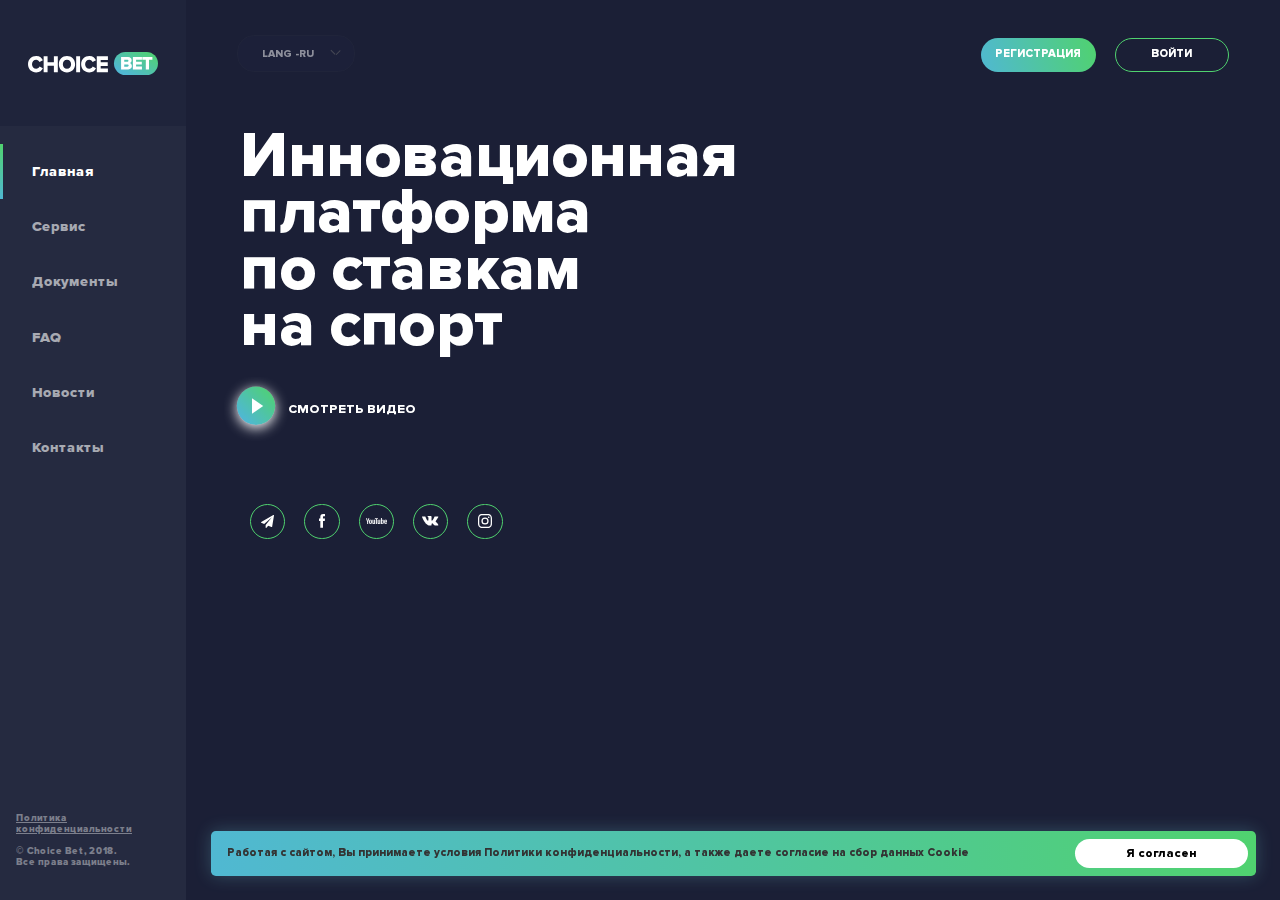
==== index.html @ 97080e0e "Added mobile version style and faq page accordeon" ====
<!DOCTYPE html>
<html lang="ru">
<head>
  <meta charset="UTF-8">
  <meta name="viewport" content="width=device-width, initial-scale=1.0">
  <meta http-equiv="X-UA-Compatible" content="ie=edge">
  <meta name="viewport" content="width=device-width, initial-scale=1.0, maximum-scale=1.0">
  <link rel="stylesheet" href="css/style.css">
  <title>Choice Bet</title>
</head>
<body>
  <div class="patt_back"></div>
  <aside class="left-column">
    <div class="left-column_top">
      <a href="/" class="left-column_top_link"></a>
      <!-- <button class="left-column_top-btn">меню</button> -->
    </div>
    <nav class="left-column_nav">
      <ul class="not-list">
        <li class="left-column_nav_item left-column_nav_item_active"><a href="index.html">Главная</a></li>
        <li class="left-column_nav_item"><a href="service.html">Сервис</a></li>
        <li class="left-column_nav_item"><a href="documents.html">Документы</a></li>
        <li class="left-column_nav_item"><a href="faq.html">FAQ</a></li>
        <li class="left-column_nav_item"><a href="news.html">Новости</a></li>
        <li class="left-column_nav_item"><a href="contacts.html">Контакты</a></li>
      </ul>
    </nav>

    <div class="left-column_copy">
        <a class="noajax" href="/static/docs/NWA Fund Privacy Policy.pdf" target="_blank">Политика конфиденциальности</a> <br><br>
     © Choice Bet, 2018.<br>Все права защищены.
    </div>

  </aside>


  <header class="site-header">
    <div class="site-header_cont">
      <a href="/" class="site-header_logo site-header_logo_mobile"><img src="images/logo.svg" width="97" alt=""></a>


        <div class="header_lang">
            <div class="header_lang_top"><span class="shadowText">Lang -</span><span>ru</span></div>
            <div class="header_lang_list">
                <ul class="not-list">
                    
                        <li><a  class="noajax" href="/set-lang/?language=ru&next=/">Русский</a></li>
                    
                        <li><a  class="noajax" href="/set-lang/?language=en&next=/">English</a></li>                                  
                </ul>
            </div>
        </div>

      <div class="site-header_right">
        <div class="oval">КАБИНЕТ</div>
        <button class="left-column_top-btn site-header_burger">меню</button>

        <a class="site-header_lk-btn left" href="/dashboard/profile/login/">РЕГИСТРАЦИЯ</a>
        <a class="site-header_lk-btn right" href="/dashboard/profile/login/">ВОЙТИ</a>

      </div>
    </div>
  </header>


  <main class="container">
      
      
<div class="main_video">
  <video autoplay muted loop src="https://nwafund.com/static/site_3/video/back_2.mp4"></video>
</div>

<section class="content">
  <div class="main_content">
    <h1 class="main_title">Инновационная<br>
платформа<br>по ставкам<br>на спорт</h1>
    <div class="play">
    <a href=" "><img src="images/play.svg" alt="">
    <p class="">СМОТРЕТЬ ВИДЕО</p>
    </a>
    </div>
    <div class="social">
      <a href=""><div><img src="images/telegram.svg" alt=""></div></a>
      <a href=""><div><img src="images/icon.svg" alt=""></div></a>
      <a href=""><div><img src="images/youtube.svg" alt=""></div></a>
      <a href=""><div><img src="images/vk.svg" alt=""></div></a>
      <a href=""><div><img src="images/inst.svg" alt=""></div></a>
    </div>
</section>
</main>
    <div class="privacy_message">
        <div class="privacy_message_right">
            <button class="privacy_message_btn">Я согласен</button>
        </div>
        <div class="privacy_message_left">Работая с сайтом, Вы принимаете условия Политики конфиденциальности, 
а также даете согласие на сбор данных Cookie</div>
    </div>

  <div class="preloader">
    <div class="circular-container">
      <div class="circle circular-loader1">
        <div class="circle circular-loader2"></div>
      </div>
    </div>
  </div>

  <nav class="mobile_nav">
    <ul class="not-list">
        <li class="mobile_nav_item mobile_nav_item_active"><a href="index.html">Главная</a></li>
        <li class="mobile_nav_item"><a href="service.html">Сервис</a></li>
        <li class="mobile_nav_item"><a href="documents.html">Документы</a></li>
        <li class="mobile_nav_item"><a href="faq.html">FAQ</a></li>
        <li class="news.html"><a href="/news/">Новости</a></li>
        <li class="contacts.html"><a href="/contacts/">Контакты</a></li>
      </ul>
  </nav>


  <script src="js/jquery-3.2.1.min.js"></script>
  <script src="js/js.cookie.js"></script>

  <script src="js/jquery.pjax.js"></script>
  <script src="js/index.js"></script>
  <script src="js/custom.js"></script>

  <script src="js/all.js"></script>

</body>
</html>
---- css/style.css ----
/*! normalize.css v8.0.0 | MIT License | github.com/necolas/normalize.css */
/* Document
 * ========================================================================== */
/**
 * 1. Correct the line height in all browsers.
 * 2. Prevent adjustments of font size after orientation changes in iOS. */
html {
  line-height: 1.15;
  /* 1 */
  -webkit-text-size-adjust: 100%;
  /* 2 */ }

/* Sections
 * ========================================================================== */
/**
 * Remove the margin in all browsers. */
body {
  margin: 0; }

/**
 * Correct the font size and margin on `h1` elements within `section` and
 * `article` contexts in Chrome, Firefox, and Safari. */
h1 {
  font-size: 2em;
  margin: 0.67em 0; }

/* Grouping content
 * ========================================================================== */
/**
 * 1. Add the correct box sizing in Firefox.
 * 2. Show the overflow in Edge and IE. */
hr {
  box-sizing: content-box;
  /* 1 */
  height: 0;
  /* 1 */
  overflow: visible;
  /* 2 */ }

/**
 * 1. Correct the inheritance and scaling of font size in all browsers.
 * 2. Correct the odd `em` font sizing in all browsers. */
pre {
  font-family: monospace, monospace;
  /* 1 */
  font-size: 1em;
  /* 2 */ }

/* Text-level semantics
 * ========================================================================== */
/**
 * Remove the gray background on active links in IE 10. */
a {
  background-color: transparent; }

/**
 * 1. Remove the bottom border in Chrome 57-
 * 2. Add the correct text decoration in Chrome, Edge, IE, Opera, and Safari. */
abbr[title] {
  border-bottom: none;
  /* 1 */
  text-decoration: underline;
  /* 2 */
  text-decoration: underline dotted;
  /* 2 */ }

/**
 * Add the correct font weight in Chrome, Edge, and Safari. */
b, strong {
  font-weight: bolder; }

/**
 * 1. Correct the inheritance and scaling of font size in all browsers.
 * 2. Correct the odd `em` font sizing in all browsers. */
code, kbd, samp {
  font-family: monospace, monospace;
  /* 1 */
  font-size: 1em;
  /* 2 */ }

/**
 * Add the correct font size in all browsers. */
small {
  font-size: 80%; }

/**
 * Prevent `sub` and `sup` elements from affecting the line height in
 * all browsers. */
sub, sup {
  font-size: 75%;
  line-height: 0;
  position: relative;
  vertical-align: baseline; }

sub {
  bottom: -0.25em; }

sup {
  top: -0.5em; }

/* Embedded content
 * ========================================================================== */
/**
 * Remove the border on images inside links in IE 10. */
img {
  border-style: none; }

/* Forms
 * ========================================================================== */
/**
 * 1. Change the font styles in all browsers.
 * 2. Remove the margin in Firefox and Safari. */
button, input, optgroup, select, textarea {
  font-family: inherit;
  /* 1 */
  font-size: 100%;
  /* 1 */
  line-height: 1.15;
  /* 1 */
  margin: 0;
  /* 2 */ }

/**
 * Show the overflow in IE.
 * 1. Show the overflow in Edge. */
button, input {
  /* 1 */
  overflow: visible; }

/**
 * Remove the inheritance of text transform in Edge, Firefox, and IE.
 * 1. Remove the inheritance of text transform in Firefox. */
button, select {
  /* 1 */
  text-transform: none; }

/**
 * Correct the inability to style clickable types in iOS and Safari. */
button, [type="button"], [type="reset"], [type="submit"] {
  -webkit-appearance: button; }

/**
 * Remove the inner border and padding in Firefox. */
button::-moz-focus-inner, [type="button"]::-moz-focus-inner, [type="reset"]::-moz-focus-inner, [type="submit"]::-moz-focus-inner {
  border-style: none;
  padding: 0; }

/**
 * Restore the focus styles unset by the previous rule. */
button:-moz-focusring, [type="button"]:-moz-focusring, [type="reset"]:-moz-focusring, [type="submit"]:-moz-focusring {
  outline: 1px dotted ButtonText; }

/**
 * Correct the padding in Firefox. */
fieldset {
  padding: 0.35em 0.75em 0.625em; }

/**
 * 1. Correct the text wrapping in Edge and IE.
 * 2. Correct the color inheritance from `fieldset` elements in IE.
 * 3. Remove the padding so developers are not caught out when they zero out
 *    `fieldset` elements in all browsers. */
legend {
  box-sizing: border-box;
  /* 1 */
  color: inherit;
  /* 2 */
  display: table;
  /* 1 */
  max-width: 100%;
  /* 1 */
  padding: 0;
  /* 3 */
  white-space: normal;
  /* 1 */ }

/**
 * Add the correct vertical alignment in Chrome, Firefox, and Opera. */
progress {
  vertical-align: baseline; }

/**
 * Remove the default vertical scrollbar in IE 10+. */
textarea {
  overflow: auto; }

/**
 * 1. Add the correct box sizing in IE 10.
 * 2. Remove the padding in IE 10. */
[type="checkbox"], [type="radio"] {
  box-sizing: border-box;
  /* 1 */
  padding: 0;
  /* 2 */ }

/**
 * Correct the cursor style of increment and decrement buttons in Chrome. */
[type="number"]::-webkit-inner-spin-button, [type="number"]::-webkit-outer-spin-button {
  height: auto; }

/**
 * 1. Correct the odd appearance in Chrome and Safari.
 * 2. Correct the outline style in Safari. */
[type="search"] {
  -webkit-appearance: textfield;
  /* 1 */
  outline-offset: -2px;
  /* 2 */ }
  [type="search"]::-webkit-search-decoration {
    -webkit-appearance: none; }

/**
 * Remove the inner padding in Chrome and Safari on macOS. */
/**
 * 1. Correct the inability to style clickable types in iOS and Safari.
 * 2. Change font properties to `inherit` in Safari. */
::-webkit-file-upload-button {
  -webkit-appearance: button;
  /* 1 */
  font: inherit;
  /* 2 */ }

/* Interactive
 * ========================================================================== */
/*
 * Add the correct display in Edge, IE 10+, and Firefox. */
details {
  display: block; }

/*
 * Add the correct display in all browsers. */
summary {
  display: list-item; }

/* Misc
 * ========================================================================== */
/**
 * Add the correct display in IE 10+. */
template, [hidden] {
  display: none; }

/**
 * Add the correct display in IE 10. */

@font-face {
  font-family: Proxima Nova;
  src:url(../fonts/proxima.ttf);
}

body, html {
  margin: 0;
  padding: 0;
  background: #292f44; }

body {
  overflow-y: scroll; }
  @media screen and (max-width: 1400px) {
    body {
      zoom: .8; } }

body * {
  margin: 0;
  padding: 0;
  font-family: 'Proxima Nova';
  font-weight: normal;
  border: none;
  outline: none;
  background: none;
  box-sizing: border-box; }

table {
  border-spacing: 0; }

.not-list {
  list-style-type: none;
  margin: 0;
  padding: 0; }

.patt_back {
  position: fixed;
  top: 0;
  right: 0;
  bottom: 0;
  left: 0;
  z-index: 2;
  background: url("./../img/pattern.svg"); }

.container {
  position: relative;
  z-index: 3;
  margin-left: 233px;
  margin-top: 160px; }
  @media screen and (max-width: 1000px) {
    .container {
      margin-left: 0;
      margin-top: 100px; } }

.content {
  position: relative;
  max-width: 1280px;
  padding: 0 24px;
  margin: 0 auto; }

.row {
  font-size: 0; }
  .row::after {
    content: ' ';
    display: block;
    clear: both; }

.column50 {
  width: 50%;
  display: inline-block;
  vertical-align: top; }
  .column50:first-child {
    padding-right: 20px; }
  .column50:last-child {
    padding-left: 20px; }
  @media screen and (max-width: 1000px) {
    .column50 {
      width: 100%;
      padding: 0 !important; } }

.privacy_message {

  position: fixed;
  z-index: 999;
  right: 30px;
  bottom: 30px;
  left: 264px;
  border-radius: 6px;
  background-image: linear-gradient(265deg, #50d26f, #50b8d2);
  box-shadow: 0px 0px 21px rgba(130, 229, 239, 0.24);
  overflow: hidden;
  padding: 10px 10px 10px 20px; }
  @media screen and (max-width: 1000px) {
    .privacy_message {
      left: 30px; } }
  @media screen and (max-width: 550px) {
    .privacy_message {
      padding-bottom: 65px; } }
  .privacy_message_left {
    font-size: 14px;
    color: #333;
    padding: 10px 0;
    margin-right: 240px; }
    @media screen and (max-width: 550px) {
      .privacy_message_left {
        margin-right: 0; } }
    .privacy_message_left a {
      color: #333; }
      .privacy_message_left a:hover {
        text-decoration: none; }
  .privacy_message_right {
    float: right; }
    @media screen and (max-width: 550px) {
      .privacy_message_right {
        position: absolute;
        bottom: 20px;
        left: 20px;
        right: 20px; } }
  .privacy_message_btn {
    height: 36px;
    padding: 0 64px;
    background: #fff;
    color: #000;
    font-size: 15px;
    border-radius: 150px;
    cursor: pointer; }
    @media screen and (max-width: 550px) {
      .privacy_message_btn {
        width: 100%; } }

.sect_info {
  padding-top: 60px; }

.sect_title {
  font-size: 12px;
  letter-spacing: 0.2em;
  text-transform: uppercase;
  color: #fff;
  margin-bottom: 30px; }
  .sect_title::after {
    display: inline-block;
    content: ' ';
    width: 24px;
    height: 1px;
    background: #61ffe1;
    vertical-align: top;
    margin-top: 5px;
    margin-left: 10px; }

.sect_descr {
  font-size: 64px;
  color: #fff; }
  @media screen and (max-width: 530px) {
    .sect_descr {
      font-size: 40px; } }
  .sect_descr span {
    font-family: 'Proxima Nova'; }

.preloader {
  display: none;
  position: fixed;
  top: 0;
  right: 0;
  bottom: 0;
  left: 233px;
  z-index: 9999; }
  @media screen and (max-width: 1000px) {
    .preloader {
      left: 0; } }

.circular-container {
  position: absolute;
  width: 100px;
  height: 100px;
  top: 50%;
  left: 50%;
  margin-top: -50px;
  margin-left: -50px; }

.circle {
  border: 5px solid transparent;
  border-radius: 50%; }

.social {
  display: flex;
  flex-direction: row;
  margin-top: 78px;
}

.social div {
  width: 44px;
  height: 44px;
  border-style: solid;
  border-width: 2px;
  border-radius: 22px;
  border-color: rgb(80, 210, 111);
  border-image-slice: 1;
  margin: 0 12px;
  display: flex;
  justify-content: center;
  align-items: center;
}
.circular-loader1 {
  width: 100px;
  height: 100px;
  display: table;
  padding: 10px;
  border-top: solid 5px rgba(255, 255, 255, 0.5);
  border-bottom: 5px solid rgba(255, 255, 255, 0.5);
  animation: circular_loader1 linear 2s infinite; }

.circular-loader2 {
  width: 10px;
    width-height: 10px;
  display: table-cell;
  border-right: 5px solid #fff;
  border-left: 5px solid #fff;
  animation: circular_loader2 linear 2s infinite; }

@keyframes circular_loader1 {
  0% {
    transform: rotate(0deg); }
  50% {
    transform: rotate(-90deg); }
  100% {
    transform: rotate(360deg); } }

@keyframes circular_loader2 {
  0% {
    transform: rotate(0deg); }
  50% {
    transform: rotate(-180deg); }
  100% {
    transform: rotate(360deg); } }

.left-column {
  position: fixed;
  top: 0;
  left: 0;
  bottom: 0;
  background: #252a40;
  color: #fff;
  width: 233px;
  z-index: 3; }
  @media screen and (max-width: 1000px) {
    .left-column {
      overflow: hidden;
      width: 0; } }
  .left-column_top_link {
    display: block;
    cursor: pointer;
    transition: all .3s ease;
    font-family: 'Proxima Nova';
    height: 158px;
    background: #1f243b url("../images/logo.svg") no-repeat 35px center;
    background-size: 70%;
    font-size: 0;
    width: 100%; }
  .left-column_top-btn {
    position: relative;
    font-size: 18px;
    color: #fff;
    height: 44px;
    padding: 0 20px 0 55px;
    cursor: pointer;
    transition: all .3s ease; }
    @media screen and (max-width: 1000px) {
      .left-column_top-btn {
        float: right;
        margin-top: 4px;
        padding-right: 0;
        font-size: 0; } }
    .left-column_top-btn::after {
      position: absolute;
      display: block;
      content: ' ';
      top: 0;
      left: 0;
      bottom: 0;
      width: 44px;
      background-image: url("../images/burger.svg");
      background-repeat: no-repeat;
      background-position: center; }
      @media screen and (max-width: 1000px) {
        .left-column_top-btn::after {
          border-radius: 50%; } }
    .left-column_top-btn::before {
      position: absolute;
      display: block;
      content: ' ';
      top: 21px;
      left: 16px;
      width: 6px;
      height: 2px;
      background: #61ffe1;
      z-index: 2;
      transition: all .2s ease; }
    .left-column_top-btn:hover {
       }
      .left-column_top-btn:hover::before {
        width: 12px; }
  .left-column_nav {
    position: absolute;
    top: 180px;
    left: 0;
    right: 0;
    bottom: 105px;
    overflow: auto; }
    .left-column_nav_item {
      position: relative;
      opacity: .6;
      transition: all .3s ease; }
      .left-column_nav_item:hover {
        background-color: #1a1d2e;
        opacity: 1;
        animation: 
         }
      .left-column_nav_item a {
        display: inline-block;
        padding: 25px 40px;
        color: #fff;
        font-size: 18px;
        text-decoration: none;
        width: 100%;
        height: 69px; }
      .left-column_nav_item_active {
        opacity: 1;
         }
        .left-column_nav_item_active:hover {
          background-color: #1a1d2e;
        }
        .left-column_nav_item_active a {
          font-size: 18px; }
        .left-column_nav_item_active::after {
          position: absolute;
          display: block;
          content: ' ';
          width: 4px;
          height: 100%;
          background-image: linear-gradient(186deg, #50d26f, #50b8d2);
          top: 0%;
          }
  .left-column_copy {
    position: absolute;
    bottom: 40px;
    left: 20px;
    right: 20px;
    font-size: 12px;
    opacity: .4; }
    .left-column_copy a {
      color: #fff; }

.site-header {
  position: absolute;
  top: 0;
  right: 0;
  left: 233px;
  padding: 40px 0 0 0;
  z-index: 9; }
  @media screen and (max-width: 1000px) {
    .site-header {
      position: fixed;
      display: flex;
      flex-direction: row;
      left: 0;
      padding: 0;
      background: #1a1d2e;
      height: 55px; } }
  .site-header_burger {
    display: none; }
    @media screen and (max-width: 1000px) {
      .site-header_burger {
        display: block; } }
  .site-header_cont {
    display: flex;
    flex-direction: row;
    max-width: 1280px;
    padding: 0 20px;
    margin: 0 auto; }
  .site-header::after {
    clear: both;
    display: block;
    content: ''; }
  .site-header_logo {
    display: block;
    float: left;
    width: 140px;
    height: 61px;
    background: url("./../img/header_logo.svg") no-repeat left center; }
    .site-header_logo_mobile {
      display: none; }
      @media screen and (max-width: 1000px) {
        .site-header_logo_mobile {
          margin-top: 19px;
          background-size: contain;
          width: 95px;
          height: 20px;
          display: block; } }
  .site-header_right {
    display: flex;
    flex: 1;
    justify-content: flex-end;
    margin-top: 7px; }
    @media screen and (max-width: 550px) {
      .site-header_right {
        margin-top: 0;
        margin-left: 30px; } }
  .site-header_lk-btn {
    display: flex;
    justify-content: center;
    align-items: center;
    float: right;
    border-radius: 21.5px;
    width: 143px;
    height: 43px;
    color: #fff;
    font-size: 14px;
    margin-left: 24px;
    text-decoration: none;
     }
    
    .left {
      background-image: linear-gradient(254deg, #50d26f, #50b8d2);
    }

    .right {
       border-radius: 21.5px;
  border-style: solid;
  border-width: 2px;

  border-color: #50d26f;
  border-image-slice: 1;
    }

    .play {
      display: flex;
      flex-direction: row;
      align-items: center;
      margin-left: -20px;
    }
    
    .play a {
      display: flex;
      align-items: center;
      text-decoration: none;
      color:  white;
    }
    @media screen and (max-width: 720px) {
      .play {
             } 
      .social {
        justify-content:  center; 
      }
      .play a {
        
      }
           }

    @media screen and (max-width: 550px) {
      .site-header_lk-btn {
        margin-left: 0;
        padding: 10px 20px;
        height: 41px;
        font-size: 16px;
        margin-top: 4px; } }

    @media screen and (max-width: 400px) {
      
      .site-header_lk-btn, .shadowText {
      display: none; }

      .site-header_cont {
        margin: 0;
       }

       .header_lang {
        border: none !important;
        border-radius: 0 !important;
        background: none !important;
       }
      .header_lang_top {
        padding: 15px 30px ;
      }

      .oval {
        display: flex !important;
      }

      }
  .site-header_whitepaper {
    float: left;
    font-size: 21px;
    color: #fff;
    display: block;
    text-decoration: none;
    border-bottom: solid 1px rgba(255, 255, 255, 0.3);
    line-height: 17px;
    margin-top: 22px;
    transition: all .3s ease; }
    @media screen and (max-width: 680px) {
      .site-header_whitepaper {
        display: none; } }
    .site-header_whitepaper:hover {
      border-bottom: solid 1px #fff; }

.header_lang {
  opacity: .5;
  margin-top: 4px;
  float: left;
  border: solid 1px #262A3F;
  background: #1f233c;
  border-radius: 21px;
  transition: all .3s ease;
  min-width: 71px; }
  .header_lang:hover {
    opacity: 1; }

.header_lang_top {
  cursor: pointer;
  position: relative;
  padding: 15px 50px 12px 30px;
  text-transform: uppercase;
  font-size: 13px;
  color: #fff; }

.header_lang:hover {
  border: solid 1px rgba(255, 255, 255, 0.03);
  color: #fff; }

.header_lang_list {
  display: none;
  font-size: 10px;
  text-transform: uppercase;
  padding: 5px 0; }

.header_lang_list a {
  padding: 13px 30px;
  display: block;
  border: none;
  color: #fff;
  font-size: 13px;
  text-decoration: none; }

.header_lang_open {
  background: #2a2f43;
  border-radius: 5px;
  border: solid 1px rgba(255, 255, 255, 0.03); }

.header_lang_top:after,
.header_lang_top:before {
  display: block;
  width: 8px;
  height: 1px;
  background: #757575;
  content: ' ';
  position: absolute;
  top: 20px;
  transition: all .3s ease; }

.header_lang_top:after {
  -webkit-transform: rotate(45deg);
  -moz-transform: rotate(45deg);
  -o-transform: rotate(45deg);
  transform: rotate(45deg);
  right: 22px; }

.header_lang_top:before {
  -webkit-transform: rotate(-45deg);
  -moz-transform: rotate(-45deg);
  -o-transform: rotate(-45deg);
  transform: rotate(-45deg);
  right: 16px; }

.header_lang_open .header_lang_top:after {
  transform: rotate(-45deg); }

.header_lang_open .header_lang_top:before {
  transform: rotate(45deg); }

.header_lang_top:hover::after,
.header_lang_top:hover::before {
  background: #fff; }

.mobile_nav {
  display: none;
  position: fixed;
  top: 88px;
  bottom: 0;
  left: 0;
  right: 0;
  overflow: auto;
  z-index: 99999;
  background: rgba(0, 0, 0, 0.5); }
  .mobile_nav ul {
    display: none;
    background: #181c33;
    padding: 20px 0; }
    .mobile_nav ul li:last-child {
      border-bottom: none; }
    .mobile_nav ul li a {
      display: block;
      padding: 24px 20px;
      text-decoration: none;
      color: #fff;
      font-size: 18px;
      font-family: 'Proxima Nova';
      text-align: center;
      text-transform: uppercase;
      letter-spacing: 0.15em; }

.main_video {
  position: fixed;
  top: 0;
  right: 0;
  bottom: 0;
  left: 233px;
  overflow: hidden; }
  @media screen and (max-width: 1000px) {
    .main_video {
      left: 0; } }
  .main_video::after {
    display: block;
    content: ' ';
    position: absolute;
    top: 0;
    right: 0;
    bottom: 0;
    left: 0;
    background: #181c33;
    opacity: .8; }
  .main_video video {
    position: absolute;
    top: 0;
    left: 0;
    object-fit: cover;
    display: block;
    height: 100%;
    width: 100%; }

.main_content {
  color: #fff;
  padding-bottom: 80px; }
  @media screen and (max-width: 720px) {
    .main_content {
      padding-top: 40px; } }

.main_title {
  font-family: ProximaNova-Extrabld;
  font-size: 80px;
  font-weight: normal;
  font-style: normal;
  font-stretch: normal;
  line-height: 0.88;
  letter-spacing: -1px;
  color: #ffffff;
  font-family: 'Proxima Nova';
  margin-bottom: 30px;
  font-weight: bold; }
  @media screen and (max-width: 720px) {
    .main_title {
      font-size: 32px; } }

.main_descr {
  font-size: 24px; }

.main_btns {
  padding-top: 70px; }

.main_btn {
  display: inline-block; }
  @media screen and (max-width: 720px) {
    .main_btn {
      margin-left: 20px;
      margin-right: 20px !important; } }
  .main_btn_register {
    margin-right: 38px;
    color: #181c33;
    font-size: 21px;
    font-family: 'Proxima Nova';
    padding: 20px 0;
    width: 280px;
    text-align: center;
    height: 64px;
    border-radius: 100px;
    text-decoration: none;
    vertical-align: top;
    margin-bottom: 20px;
    background-image: -moz-linear-gradient(0deg, #61ffe1 0%, #99ccff 100%);
    background-image: -webkit-linear-gradient(0deg, #61ffe1 0%, #99ccff 100%);
    background-image: -ms-linear-gradient(0deg, #61ffe1 0%, #99ccff 100%); }
  .main_btn_login {
    color: #fff;
    font-size: 21px;
    font-family: 'Proxima Nova';
    padding: 20px 0;
    width: 280px;
    text-align: center;
    height: 64px;
    border-radius: 100px;
    text-decoration: none;
    border: solid 2px #7de6f0;
    vertical-align: top; }

.fund_about {
  color: rgba(255, 255, 255, 0.6);
  font-size: 18px;
  padding-top: 100px;
  line-height: 27px;
  margin-bottom: 120px; }
  @media screen and (max-width: 1000px) {
    .fund_about {
      padding-top: 30px;
      margin-bottom: 60px; } }
  .fund_about p {
    margin-bottom: 30px; }

.fund_roadmap {
  background: #1f243b;
  padding-bottom: 150px; }
  .fund_roadmap_title {
    text-align: center;
    color: #fff;
    font-size: 12px;
    letter-spacing: 0.2em;
    text-transform: uppercase;
    padding: 150px 0 28px 0; }
    @media screen and (max-width: 790px) {
      .fund_roadmap_title {
        padding-top: 70px; } }
    @media screen and (max-width: 530px) {
      .fund_roadmap_title {
        padding-bottom: 15px; } }
  .fund_roadmap_descr {
    color: #fff;
    text-align: center;
    font-size: 64px;
    margin-bottom: 75px; }
    @media screen and (max-width: 530px) {
      .fund_roadmap_descr {
        font-size: 32px;
        margin-bottom: 40px; } }
  .fund_roadmap_elements {
    position: relative; }
  .fund_roadmap_line {
    position: absolute;
    top: 0;
    bottom: 0;
    left: 50%;
    margin-left: -1px;
    width: 2px;
    background: url("./../img/road_dash_vert.svg"); }
    .fund_roadmap_line::after {
      display: block;
      content: ' ';
      width: 24px;
      height: 2px;
      background: #fff;
      position: absolute;
      top: 0;
      left: -12px; }
      @media screen and (max-width: 790px) {
        .fund_roadmap_line::after {
          display: none; } }
  .fund_roadmap_element {
    position: relative; }
    .fund_roadmap_element::before {
      display: block;
      content: ' ';
      width: 20px;
      height: 20px;
      border: solid 2px #fff;
      border-radius: 50%;
      position: absolute;
      left: 50%;
      margin-left: -12px;
      background: #1f243b;
      bottom: -11px;
      z-index: 2; }
      @media screen and (max-width: 530px) {
        .fund_roadmap_element::before {
          display: none; } }
    .fund_roadmap_element::after {
      display: block;
      content: ' ';
      clear: both; }
    .fund_roadmap_element_cont {
      width: 33.3%;
      float: left;
      padding: 40px;
      border-radius: 30px 30px 0 30px; }
      @media screen and (max-width: 790px) {
        .fund_roadmap_element_cont {
          width: 50%;
          border-radius: 30px 0 0 30px; } }
      @media screen and (max-width: 530px) {
        .fund_roadmap_element_cont {
          width: 100%;
          border-radius: 30px;
          margin-bottom: 15px;
          margin-top: 15px; } }
      .fund_roadmap_element_cont::before {
        content: ' ';
        display: block;
        height: 2px;
        position: absolute;
        bottom: 0;
        left: 33.3%;
        right: 50%;
        background: url("./../img/road_dash_hori.svg"); }
        @media screen and (max-width: 790px) {
          .fund_roadmap_element_cont::before {
            display: none; } }
      .fund_roadmap_element_cont_right {
        float: right;
        border-radius: 30px 30px 30px 0; }
        @media screen and (max-width: 790px) {
          .fund_roadmap_element_cont_right {
            border-radius: 0 30px 30px 0; } }
        @media screen and (max-width: 530px) {
          .fund_roadmap_element_cont_right {
            width: 100%;
            border-radius: 30px; } }
        .fund_roadmap_element_cont_right::before {
          left: 50%;
          right: 33.3%; }
      .fund_roadmap_element_cont_blue {
        background-image: -moz-linear-gradient(0deg, #99ccff 0%, #61ffe1 100%);
        background-image: -webkit-linear-gradient(0deg, #99ccff 0%, #61ffe1 100%);
        background-image: -ms-linear-gradient(0deg, #99ccff 0%, #61ffe1 100); }
      .fund_roadmap_element_cont_orange {
        background-image: -moz-linear-gradient(0deg, #ffe6b3 0%, #ffcccc 100%);
        background-image: -webkit-linear-gradient(0deg, #ffe6b3 0%, #ffcccc 100%);
        background-image: -ms-linear-gradient(0deg, #ffe6b3 0%, #ffcccc 100%); }
    .fund_roadmap_element_title {
      font-size: 21px;
      color: #1e2238;
      font-family: 'Proxima Nova';
      margin-bottom: 10px; }
    .fund_roadmap_element_text {
      font-size: 18px;
      line-height: 27px;
      color: #1e2238;
      opacity: .8; }

.token {
  background: #1f243b; }
  .token_tabs {
    font-size: 0; }
    @media screen and (max-width: 570px) {
      .token_tabs {
        overflow-x: scroll; } }
    @media screen and (max-width: 570px) {
      .token_tabs_wrap {
        width: 800px; } }
  .token_tab {
    display: inline-block;
    padding: 30px 0;
    width: 25%;
    text-align: center;
    border-bottom: solid 6px transparent;
    color: rgba(255, 255, 255, 0.6);
    font-size: 18px;
    cursor: pointer;
    transition: all .3s ease; }
    @media screen and (max-width: 1100px) {
      .token_tab {
        font-size: 16px; } }
    @media screen and (max-width: 570px) {
      .token_tab {
        width: 200px; } }
    .token_tab br {
      display: none; }
      @media screen and (max-width: 1100px) {
        .token_tab br {
          display: inline; } }
      @media screen and (max-width: 570px) {
        .token_tab br {
          display: none; } }
    .token_tab_active {
      color: #fff;
      border-bottom: solid 6px #ffbbbb; }
    .token_tab:hover {
      color: #fff; }
  .token_content {
    color: #fff; }
    .token_content_item {
      display: none; }
      .token_content_item_active {
        display: block; }
  .token_sect {
    padding: 150px 0;
    background: #292f44; }
    @media screen and (max-width: 700px) {
      .token_sect {
        padding: 50px 0; } }
    .token_sect_dark {
      background: #1f243b; }
    .token_sect_title {
      color: #fff;
      font-size: 64px;
      margin-bottom: 30px;
      line-height: 80px; }
      @media screen and (max-width: 530px) {
        .token_sect_title {
          font-size: 32px;
          line-height: 42px; } }
    .token_sect_text {
      color: #fff;
      font-size: 18px;
      line-height: 27px; }
      @media screen and (max-width: 1000px) {
        .token_sect_text {
          margin-bottom: 50px; } }
    .token_sect_descr {
      opacity: .6; }
    .token_sect table {
      width: 100%;
      margin-top: 40px;
      border: solid 1px #535768; }
      .token_sect table tr {
        background: #24293f; }
        .token_sect table tr:nth-child(2n) {
          background: #292f44; }
        .token_sect table tr td {
          padding: 17px 40px;
          border-right: dashed 1px #535768;
          border-bottom: solid 1px #535768; }
          .token_sect table tr td:last-child {
            border-right: none; }
        .token_sect table tr:last-child td {
          border-bottom: none; }
  .token_img {
    text-align: center; }
    @media screen and (max-width: 1000px) {
      .token_img {
        margin-bottom: 50px; } }
    .token_img img {
      max-width: 100%; }

.docs {
  font-size: 0;
  margin: 0 -20px;
  padding-top: 30px;
  padding-bottom: 80px; }
  .docs_item {
    vertical-align: top;
    display: inline-block;
    width: 33.3%; }
    @media screen and (max-width: 1200px) {
      .docs_item {
        width: 50%; } }
    @media screen and (max-width: 700px) {
      .docs_item {
        width: 100%; } }
    .docs_item_cont {
      margin: 20px;
      padding: 50px 40px 50px 50px;
      border-radius: 16px;
      background: #1f243b;
      overflow: hidden; }
      @media screen and (max-width: 1350px) {
        .docs_item_cont {
          padding: 30px; } }
    .docs_item_left {
      position: relative;
      float: left;
      width: 74px;
      height: 94px;
      background: url("./../img/doc.svg") no-repeat center; }
      .docs_item_left_format {
        color: #7ce6ef;
        font-size: 22px;
        text-align: center;
        left: 0;
        right: 0;
        position: absolute;
        bottom: 26px; }
    .docs_item_right {
      margin-left: 123px; }
      @media screen and (max-width: 1350px) {
        .docs_item_right {
          margin-left: 103px; } }
    .docs_item_title {
      font-size: 21px;
      color: #fff;
      min-height: 65px;
      margin-bottom: 15px; }
    .docs_item_link {
      color: #64fde2;
      font-size: 14px;
      text-decoration: none;
      display: inline-block;
      padding-right: 27px;
      padding-top: 1px;
      background: url("./../img/doc_download.svg") no-repeat right center; }

.news {
  font-size: 0;
  margin: 0 -20px;
  padding-top: 30px;
  padding-bottom: 100px; }
  .news_item {
    width: 33.3%;
    display: inline-block;
    vertical-align: top; }
    @media screen and (max-width: 760px) {
      .news_item {
        width: 50%; } }
    @media screen and (max-width: 520px) {
      .news_item {
        width: 100%; } }
    .news_item_cont {
      margin: 20px; }
    .news_item_img {
      border-radius: 16px;
      overflow: hidden;
      height: 258px;
      margin-bottom: 30px;
      background-repeat: no-repeat;
      background-position: center;
      background-size: cover;
      background-color: #ccc; }
      @media screen and (max-width: 1100px) {
        .news_item_img {
          height: 150px; } }
      @media screen and (max-width: 520px) {
        .news_item_img {
          height: 200px; } }
    .news_item_date {
      font-size: 14px;
      color: #fff;
      margin-bottom: 15px; }
    .news_item_title {
      font-size: 21px;
      color: #fff;
      font-family: 'Proxima Nova';
      margin-bottom: 20px;
      width: 80%; }
    .news_item_link {
      position: relative;
      color: #fff;
      font-size: 16px;
      padding-bottom: 7px;
      text-decoration: none;
      display: inline-block;
      padding-right: 28px;
      background: url("./../img/news_next.svg") no-repeat right top 2px; }
      .news_item_link::after {
        display: block;
        content: ' ';
        position: absolute;
        bottom: 0;
        left: 0;
        right: 28px;
        height: 1px;
        background: #49a49d; }

.news_detail{
  color: #fff;
  padding-bottom: 150px;
}

.news_detail_title{
  margin-bottom: 60px;
}

.news_detail_date{

}

.news_detail_wrap{
  background: #1f243b;
}

.news_detail_banner img{
  max-width: 100%;
  width: 100%;
  height: auto;
  vertical-align: top;
}

.news_detail_text{
  padding: 50px;
  font-size: 16px;
  line-height: 1.5;
}

.news_detail_text p{
  margin-bottom: 20px;
}

.news_detail_text ul{
  margin-bottom: 20px;
  margin-left: 30px;
}

.news_detail_text a{
  color: #fff;
  text-decoration: none;
  border-bottom: solid 1px rgba(255, 255, 255, .3);
}

.news_detail_undo{
  padding-top: 40px;
}

.news_item_img a{
  display: block;
  width: 100%;
  height: 100%;
}

.news_detail_undo a{
  color: #fff;
  text-decoration: none;
  border-bottom: solid 1px rgba(255, 255, 255, .3);
  opacity: .3;
}

.news_detail_undo a:hover{
  opacity: 1;
}

.faq {
  padding-bottom: 100px;
  padding-top: 30px; }
  .faq_sect {
    padding-top: 50px; }
    .faq_sect_title {
      color: #fff;
      font-size: 32px;
      margin-bottom: 25px;
      font-family: 'Proxima Nova'; }
  .faq_list {
    background: #1f243b;
    border-radius: 16px;
    overflow: hidden;
    color: #fff; }
  .faq_item {
    border-bottom: solid 1px #363a4f; }
    .faq_item:last-child {
      border-bottom: none; }
    .faq_item_head {
      position: relative;
      overflow: hidden; }
      .faq_item_head_left {
        opacity: 0;
        float: left;
        width: 61px;
        text-align: right;
        font-size: 21px;
        color: #ffbcbc;
        font-family: 'Proxima Nova';
        padding-top: 26px;
        padding-bottom: 26px;
        transition: all .3s ease;
        transform: skewY(-10deg); }
        @media screen and (max-width: 600px) {
          .faq_item_head_left {
            width: 41px; } }
        .faq_item_head_left_visible {
          opacity: 1;
          transform: skewY(0deg); }
      .faq_item_head_text {
        padding: 29px 0;
        margin-left: 81px;
        margin-right: 215px; }
        @media screen and (max-width: 600px) {
          .faq_item_head_text {
            margin-right: 125px;
            margin-left: 61px; } }
      .faq_item_head_right {
        position: absolute;
        top: 0;
        right: 0;
        bottom: 0;
        padding: 32px 0 32px 40px;
        font-size: 12px;
        font-family: 'Proxima Nova';
        background: #1b2037;
        width: 212px; }
        @media screen and (max-width: 600px) {
          .faq_item_head_right {
            width: 112px;
            padding-right: 20px;
            padding-left: 20px; } }
        .faq_item_head_right svg {
          margin-left: 9px; }
        .faq_item_head_right_open {
          color: #65fce3; }
        .faq_item_head_right_close {
          display: none; }
    .faq_item_body {
      display: none;
      position: relative;
      overflow: hidden; }
      .faq_item_body_left {
        float: left;
        width: 61px;
        text-align: right;
        font-size: 21px;
        color: #65fce3;
        font-family: 'Proxima Nova';
        padding-top: 26px;
        padding-bottom: 26px; }
        @media screen and (max-width: 600px) {
          .faq_item_body_left {
            width: 41px; } }
      .faq_item_body_text {
        padding: 29px 0;
        margin-left: 81px;
        margin-right: 215px; }
        @media screen and (max-width: 600px) {
          .faq_item_body_text {
            margin-right: 125px;
            margin-left: 61px; } }
      .faq_item_body_right {
        position: absolute;
        top: 0;
        right: 0;
        bottom: 0;
        padding: 32px 88px 32px 40px;
        font-size: 12px;
        font-family: 'Proxima Nova';
        background: #1b2037;
        width: 212px; }
        @media screen and (max-width: 600px) {
          .faq_item_body_right {
            width: 112px;
            padding-right: 20px; } }

.contacts_back {
  position: fixed;
  top: 0;
  right: 0;
  bottom: 0;
  left: 50%;
  background: #252a40;
  margin-left: 116px; }
  @media screen and (max-width: 1000px) {
    .contacts_back {
      display: none; } }

.contacts_column {
  margin-left: 40px; }
  @media screen and (max-width: 1000px) {
    .contacts_column {
      margin-left: 0;
      background: #252a40;
      margin: 0 -20px;
      padding: 0 20px;
      padding-bottom: 60px;
      margin-top: 60px; } }
  @media screen and (max-width: 500px) {
    .contacts_column {
      text-align: center; } }

.contacts_title {
  font-size: 48px;
  font-family: 'Proxima Nova'; }
  .contacts_title_2 {
    margin-top: 40px; }
  @media screen and (max-width: 500px) {
    .contacts_title {
      font-size: 32px; } }

.contacts_addr {
  padding-top: 90px;
  margin-bottom: 60px; }
  .contacts_addr_title {
    font-size: 32px;
    color: #fff;
    margin-bottom: 20px; }
  .contacts_addr_item {
    font-size: 18px;
    color: #fff;
    padding-left: 40px;
    padding-top: 15px;
    padding-bottom: 15px; }
    .contacts_addr_item_location {
      background: url("./../img/cont_location.svg") no-repeat left center; }
    .contacts_addr_item_build {
      background: url("./../img/cont_build.svg") no-repeat left center; }
    .contacts_addr_item_phone {
      background: url("./../img/cont_phone.svg") no-repeat left center; }

.contacts_support_title {
  color: #fff;
  font-size: 48px;
  margin-bottom: 20px; }
  @media screen and (max-width: 500px) {
    .contacts_support_title {
      font-size: 32px; } }

.contacts_support_item {
  color: #fff;
  font-size: 18px;
  padding: 15px 0; }
  .contacts_support_item a {
    color: #fff;
    text-decoration: none; }

.contacts_form_descr {
  color: #fff;
  font-size: 16px;
  line-height: 21px;
  padding-top: 25px;
  opacity: .8;
  margin-bottom: 70px; }

.contacts_form_field {
  margin-bottom: 50px; }
  .contacts_form_field input {
    border-bottom: solid 2px #fff;
    font-size: 16px;
    color: #fff;
    width: 100%;
    padding: 3px 0; }

.contacts_form_bottom input {
  display: block;
  border-radius: 100px;
  height: 48px;
  padding: 10px 40px;
  border: solid 2px #7de6f0;
  color: #fff;
  font-size: 21px;
  margin: 0 auto;
  text-decoration: none; }

.contacts_social {
  padding-top: 60px;
  margin-bottom: 150px; }
  .contacts_social_item:hover path {
    fill: #7de6f0; }
  .contacts_social_item svg {
    max-width: 30px;
    height: auto; }

    .oval {
  display: none;
  justify-content: center;
  align-items: center;
  width: 90px;
  height: 27px;
  margin-top: 14px;
  border-radius: 21.5px;
  border-style: solid;
  border-width: 2px;
  background-color: #1a1d2e;
  border-color: #50d26f;
  border-image-slice: 1;
  font-size: 12px;
  font-weight: normal;
  font-style: normal;
  font-stretch: normal;
  line-height: normal;
  letter-spacing: -0.2px;
  text-align: center;
  color: #ffffff;

}

/*custom css*/

.ac-container label{
    font-family: 'Arial Narrow', Arial, sans-serif;
    padding: 5px 20px;
    position: relative;
    z-index: 20;
    display: block;
    height: 30px;
    cursor: pointer;
    color: white;
    text-shadow: 1px 1px 1px rgba(255,255,255,0.8);
    line-height: 33px;
    font-size: 19px;
    background: -moz-linear-gradient(top, black; 1%, #eaeaea 100%);
    background: -webkit-gradient(linear, left top, left bottom, color-stop(1%,#1a1d2e;), color-stop(100%,#eaeaea));
    background: -webkit-linear-gradient(top, #ffffff 1%,#eaeaea 100%);
    background: -o-linear-gradient(top, #ffffff 1%,#eaeaea 100%);
    background: -ms-linear-gradient(top, #ffffff 1%,#eaeaea 100%);
    background: linear-gradient(top, #ffffff 1%,#eaeaea 100%);
    filter: progid:DXImageTransform.Microsoft.gradient( startColorstr='#ffffff', endColorstr='#eaeaea',GradientType=0 );
    box-shadow: 
        0px 0px 0px 1px rgba(155,155,155,0.3), 
        1px 0px 0px 0px rgba(255,255,255,0.9) inset, 
        0px 2px 2px rgba(0,0,0,0.1);
}
}

.ac-container label:hover{
    background: #fff;
}

.ac-container input:checked + label,
.ac-container input:checked + label:hover{
    background:  #1a1d2e;
    color: white;
    text-shadow: 0px 1px 1px rgba(255,255,255, 0.6);
    box-shadow: 
        0px 0px 0px 1px rgba(155,155,155,0.3), 
        0px 2px 2px rgba(0,0,0,0.1);
}
.ac-container div{
  background-color: #1a1d2e;

}

.ac-container label:hover:after,
.ac-container input:checked + label:hover:after{
    content: '';
    position: absolute;
    width: 24px;
    height: 24px;
    right: 13px;
    top: 7px;
    background: transparent url(http://netcribe.com/example/arrow_down.png) no-repeat center center;  
}

.ac-container input:checked + label:hover:after {
    background-image: url(http://netcribe.com/example/arrow_up.png);
}

.ac-container input{
    display: none;
}

.ac-container article{
    background: ##d8d8d8;
    margin-top: -1px;
    overflow: hidden;
    height: 0px;
    position: relative;
    z-index: 10;
    -webkit-transition: height 0.3s ease-in-out, box-shadow 0.6s linear;
    -moz-transition: height 0.3s ease-in-out, box-shadow 0.6s linear;
    -o-transition: height 0.3s ease-in-out, box-shadow 0.6s linear;
    -ms-transition: height 0.3s ease-in-out, box-shadow 0.6s linear;
    transition: height 0.3s ease-in-out, box-shadow 0.6s linear;
}
.ac-container input:checked ~ article {
     -webkit-transition: height 0.3s ease-in-out, box-shadow 0.6s linear;
    -moz-transition: height 0.3s ease-in-out, box-shadow 0.6s linear;
    -o-transition: height 0.3s ease-in-out, box-shadow 0.6s linear;
    -ms-transition: height 0.3s ease-in-out, box-shadow 0.6s linear;
    transition: height 0.3s ease-in-out, box-shadow 0.6s linear;
    box-shadow: 0px 0px 0px 1px rgba(155,155,155,0.3);
    height: 100px;
}

.ac-container article p{
  font-family: ProximaNova;
  font-size: 16px;
  font-weight: normal;
  font-style: normal;
  font-stretch: normal;
  line-height: 1.31;
  letter-spacing: -0.2px;
  color: #b6bcca;
  padding: 0 23px;
}
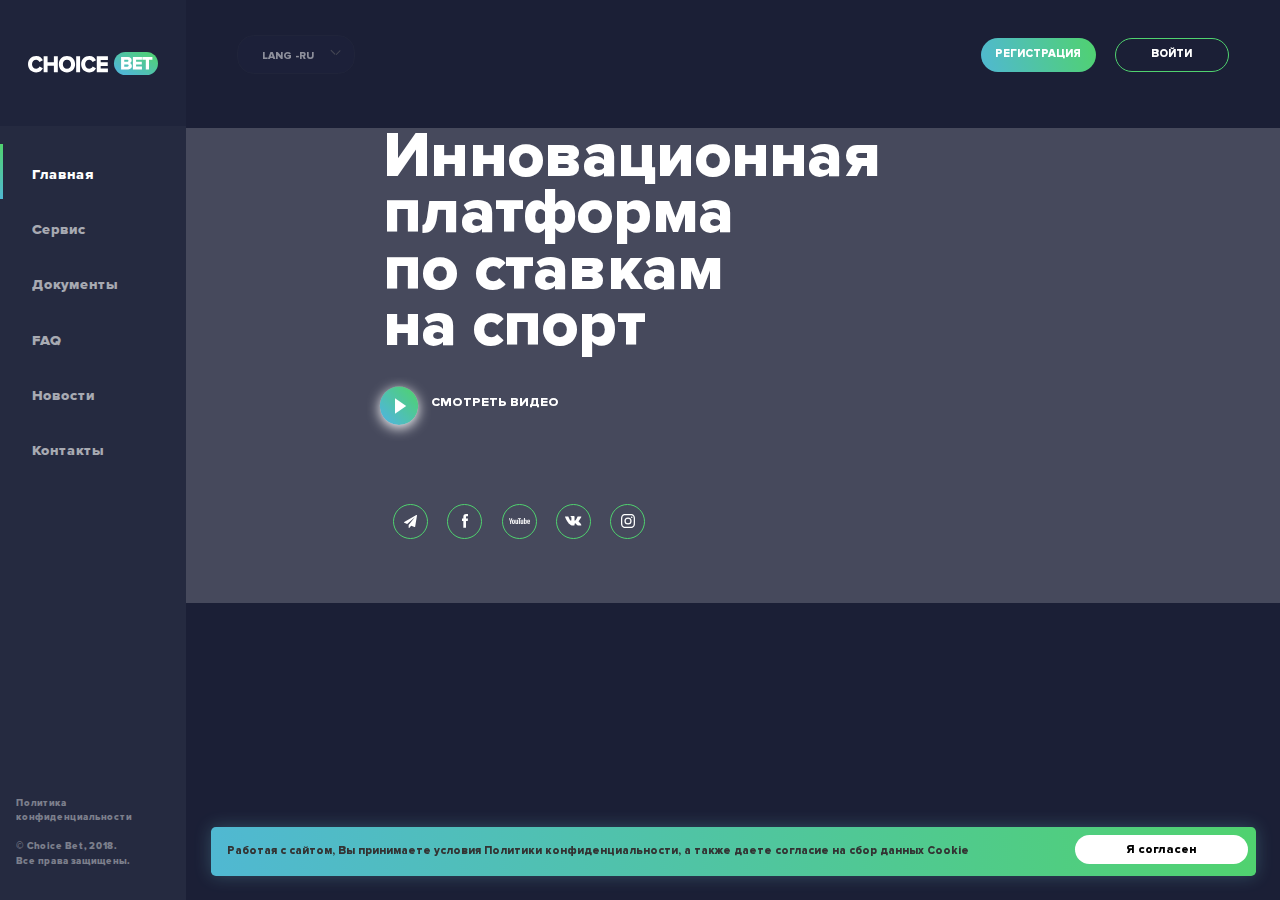
==== commit 544efd15: "Bootstrap 4 + changes styles" ====
--- a/index.html
+++ b/index.html
@@ -6,6 +6,7 @@
   <meta http-equiv="X-UA-Compatible" content="ie=edge">
   <meta name="viewport" content="width=device-width, initial-scale=1.0, maximum-scale=1.0">
   <link rel="stylesheet" href="css/style.css">
+  <link rel="stylesheet" href="css/bootstrap.css">
   <title>Choice Bet</title>
 </head>
 <body>
@@ -117,12 +118,11 @@
 
 
   <script src="js/jquery-3.2.1.min.js"></script>
+  <script src="js/bootstrap.js"></script>
   <script src="js/js.cookie.js"></script>
-
   <script src="js/jquery.pjax.js"></script>
   <script src="js/index.js"></script>
   <script src="js/custom.js"></script>
-
   <script src="js/all.js"></script>
 
 </body>
--- a/css/style.css
+++ b/css/style.css
@@ -282,8 +282,7 @@
   right: 0;
   bottom: 0;
   left: 0;
-  z-index: 2;
-  background: url("./../img/pattern.svg"); }
+  z-index: 2;}
 
 .container {
   position: relative;
@@ -628,17 +627,19 @@
     display: block;
     float: left;
     width: 140px;
-    height: 61px;
-    background: url("./../img/header_logo.svg") no-repeat left center; }
-    .site-header_logo_mobile {
-      display: none; }
-      @media screen and (max-width: 1000px) {
-        .site-header_logo_mobile {
-          margin-top: 19px;
-          background-size: contain;
-          width: 95px;
-          height: 20px;
-          display: block; } }
+    height: 61px; }
+  .site-header_logo_mobile {
+    display: none; }
+
+@media screen and (max-width: 1000px) {
+  .site-header_logo_mobile {
+    margin-top: 19px;
+    background-size: contain;
+    width: 95px;
+    height: 20px;
+    display: block; }
+ }
+
   .site-header_right {
     display: flex;
     flex: 1;
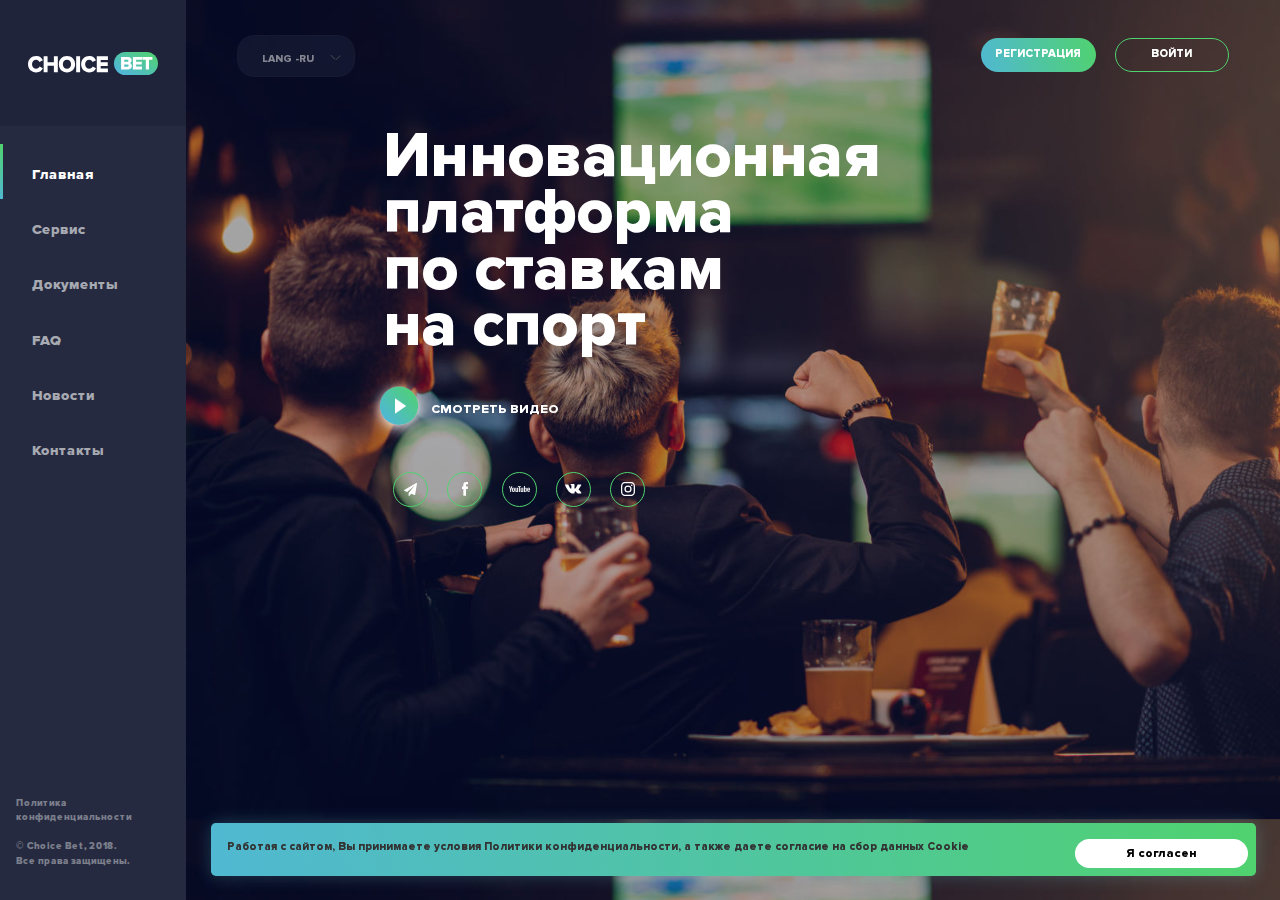
==== commit a8fe7f96: "Added link for logo" ====
--- a/index.html
+++ b/index.html
@@ -13,7 +13,7 @@
   <div class="patt_back"></div>
   <aside class="left-column">
     <div class="left-column_top">
-      <a href="/" class="left-column_top_link"></a>
+      <a href="index.html" class="left-column_top_link"></a>
       <!-- <button class="left-column_top-btn">меню</button> -->
     </div>
     <nav class="left-column_nav">
--- a/css/style.css
+++ b/css/style.css
@@ -282,7 +282,9 @@
   right: 0;
   bottom: 0;
   left: 0;
-  z-index: 2;}
+  z-index: 2;
+  background-color: #081429;
+}
 
 .container {
   position: relative;
@@ -358,9 +360,10 @@
         bottom: 20px;
         left: 20px;
         right: 20px; } }
-  .privacy_message_btn {
+.privacy_message_btn {
     height: 36px;
     padding: 0 64px;
+    margin-top: 10px;
     background: #fff;
     color: #000;
     font-size: 15px;
@@ -426,7 +429,7 @@
 .social {
   display: flex;
   flex-direction: row;
-  margin-top: 78px;
+  margin-top: 38px;
 }
 
 .social div {
@@ -453,7 +456,7 @@
 
 .circular-loader2 {
   width: 10px;
-    width-height: 10px;
+  width-height: 10px;
   display: table-cell;
   border-right: 5px solid #fff;
   border-left: 5px solid #fff;
@@ -648,7 +651,7 @@
     @media screen and (max-width: 550px) {
       .site-header_right {
         margin-top: 0;
-        margin-left: 30px; } }
+        margin-left: 90px; } }
   .site-header_lk-btn {
     display: flex;
     justify-content: center;
@@ -689,11 +692,13 @@
       text-decoration: none;
       color:  white;
     }
-    @media screen and (max-width: 720px) {
-      .play {
-             } 
-      .social {
-        justify-content:  center; 
+@media screen and (max-width: 720px) {
+  .play {
+    margin-top: 20px;       
+        } 
+  .social {
+    justify-content:  center;
+    margin-top: 200px; 
       }
       .play a {
         
@@ -762,7 +767,7 @@
 .header_lang_top {
   cursor: pointer;
   position: relative;
-  padding: 15px 50px 12px 30px;
+  padding: 18px 50px 12px 30px;
   text-transform: uppercase;
   font-size: 13px;
   color: #fff; }
@@ -798,7 +803,7 @@
   background: #757575;
   content: ' ';
   position: absolute;
-  top: 20px;
+  top: 26px;
   transition: all .3s ease; }
 
 .header_lang_top:after {
@@ -828,7 +833,7 @@
 .mobile_nav {
   display: none;
   position: fixed;
-  top: 88px;
+  top: 48px;
   bottom: 0;
   left: 0;
   right: 0;
@@ -837,13 +842,15 @@
   background: rgba(0, 0, 0, 0.5); }
   .mobile_nav ul {
     display: none;
-    background: #181c33;
-    padding: 20px 0; }
+    background: #070c2b;
+    padding: 20px 0;
+    height: 100%;
+    }
     .mobile_nav ul li:last-child {
       border-bottom: none; }
     .mobile_nav ul li a {
       display: block;
-      padding: 24px 20px;
+      padding: 35px 20px;
       text-decoration: none;
       color: #fff;
       font-size: 18px;
@@ -854,6 +861,7 @@
 
 .main_video {
   position: fixed;
+  background: url(../images/video.jpg);
   top: 0;
   right: 0;
   bottom: 0;
@@ -870,7 +878,6 @@
     right: 0;
     bottom: 0;
     left: 0;
-    background: #181c33;
     opacity: .8; }
   .main_video video {
     position: absolute;
@@ -886,7 +893,7 @@
   padding-bottom: 80px; }
   @media screen and (max-width: 720px) {
     .main_content {
-      padding-top: 40px; } }
+      padding-top: 20px; } }
 
 .main_title {
   font-family: ProximaNova-Extrabld;
@@ -899,10 +906,21 @@
   color: #ffffff;
   font-family: 'Proxima Nova';
   margin-bottom: 30px;
-  font-weight: bold; }
-  @media screen and (max-width: 720px) {
-    .main_title {
-      font-size: 32px; } }
+  font-weight: bold; 
+}
+  
+@media screen and (max-width: 720px) {
+  .main_title {
+    font-family: Proxima Nova;
+    font-size: 44px;
+    font-style: normal;
+    font-stretch: normal;
+    line-height: 1;
+    letter-spacing: -0.5px;
+    color: #ffffff;
+    margin-bottom: 0;
+  }
+}
 
 .main_descr {
   font-size: 24px; }
@@ -951,15 +969,16 @@
   padding-top: 100px;
   line-height: 27px;
   margin-bottom: 120px; }
-  @media screen and (max-width: 1000px) {
-    .fund_about {
+ 
+@media screen and (max-width: 1000px) {
+  .fund_about {
       padding-top: 30px;
       margin-bottom: 60px; } }
   .fund_about p {
     margin-bottom: 30px; }
 
-.fund_roadmap {
-  background: #1f243b;
+  .fund_roadmap {
+   background: #1f243b;
   padding-bottom: 150px; }
   .fund_roadmap_title {
     text-align: center;
@@ -1020,29 +1039,41 @@
       background: #1f243b;
       bottom: -11px;
       z-index: 2; }
-      @media screen and (max-width: 530px) {
-        .fund_roadmap_element::before {
-          display: none; } }
-    .fund_roadmap_element::after {
+     
+@media screen and (max-width: 530px) {
+  .fund_roadmap_element::before {
+      display: none; } }
+
+.fund_roadmap_element::after {
       display: block;
       content: ' ';
       clear: both; }
-    .fund_roadmap_element_cont {
+.fund_roadmap_element_cont {
       width: 33.3%;
       float: left;
       padding: 40px;
       border-radius: 30px 30px 0 30px; }
-      @media screen and (max-width: 790px) {
-        .fund_roadmap_element_cont {
-          width: 50%;
-          border-radius: 30px 0 0 30px; } }
-      @media screen and (max-width: 530px) {
-        .fund_roadmap_element_cont {
-          width: 100%;
-          border-radius: 30px;
-          margin-bottom: 15px;
-          margin-top: 15px; } }
-      .fund_roadmap_element_cont::before {
+     
+@media screen and (max-width: 790px) {
+  .fund_roadmap_element_cont {
+      width: 50%;
+      border-radius: 30px 0 0 30px; } }
+
+@media screen and (max-width: 530px) {
+  .fund_roadmap_element_cont {
+      width: 100%;
+      border-radius: 30px;
+      margin-bottom: 15px;
+      margin-top: 15px; }
+  .main_video {
+      background: url(../images/videosm.jpg) !important;
+      background-repeat: no-repeat;
+      background-size: 100%;
+  }
+      
+       }
+
+.fund_roadmap_element_cont::before {
         content: ' ';
         display: block;
         height: 2px;
@@ -1608,28 +1639,21 @@
 /*custom css*/
 
 .ac-container label{
-    font-family: 'Arial Narrow', Arial, sans-serif;
-    padding: 5px 20px;
+    font-family: Proxima Nova;
+    padding: 12px 20px;
     position: relative;
     z-index: 20;
     display: block;
-    height: 30px;
     cursor: pointer;
     color: white;
     text-shadow: 1px 1px 1px rgba(255,255,255,0.8);
     line-height: 33px;
     font-size: 19px;
-    background: -moz-linear-gradient(top, black; 1%, #eaeaea 100%);
-    background: -webkit-gradient(linear, left top, left bottom, color-stop(1%,#1a1d2e;), color-stop(100%,#eaeaea));
-    background: -webkit-linear-gradient(top, #ffffff 1%,#eaeaea 100%);
-    background: -o-linear-gradient(top, #ffffff 1%,#eaeaea 100%);
-    background: -ms-linear-gradient(top, #ffffff 1%,#eaeaea 100%);
-    background: linear-gradient(top, #ffffff 1%,#eaeaea 100%);
-    filter: progid:DXImageTransform.Microsoft.gradient( startColorstr='#ffffff', endColorstr='#eaeaea',GradientType=0 );
+    background-color: #1a1d2e;
     box-shadow: 
         0px 0px 0px 1px rgba(155,155,155,0.3), 
-        1px 0px 0px 0px rgba(255,255,255,0.9) inset, 
-        0px 2px 2px rgba(0,0,0,0.1);
+
+        0px 0px 0px 0px rgba(0,0,0,1);
 }
 }
 
@@ -1648,8 +1672,14 @@
 }
 .ac-container div{
   background-color: #1a1d2e;
-
-}
+  width: auto;
+
+}
+
+@media screen and (max-width: 576px) {
+  .ac-container div {
+      width: auto; }
+       }
 
 .ac-container label:hover:after,
 .ac-container input:checked + label:hover:after{
@@ -1671,7 +1701,6 @@
 }
 
 .ac-container article{
-    background: ##d8d8d8;
     margin-top: -1px;
     overflow: hidden;
     height: 0px;
@@ -1690,17 +1719,14 @@
     -ms-transition: height 0.3s ease-in-out, box-shadow 0.6s linear;
     transition: height 0.3s ease-in-out, box-shadow 0.6s linear;
     box-shadow: 0px 0px 0px 1px rgba(155,155,155,0.3);
-    height: 100px;
+    height: 192px;
+    background-color: rgb(216, 216, 216, 0.06);
 }
 
 .ac-container article p{
-  font-family: ProximaNova;
+  font-family: Proxima Nova;
   font-size: 16px;
-  font-weight: normal;
-  font-style: normal;
-  font-stretch: normal;
-  line-height: 1.31;
   letter-spacing: -0.2px;
-  color: #b6bcca;
-  padding: 0 23px;
-}
+  color: #ffffff;
+  padding: 16px 23px;
+}
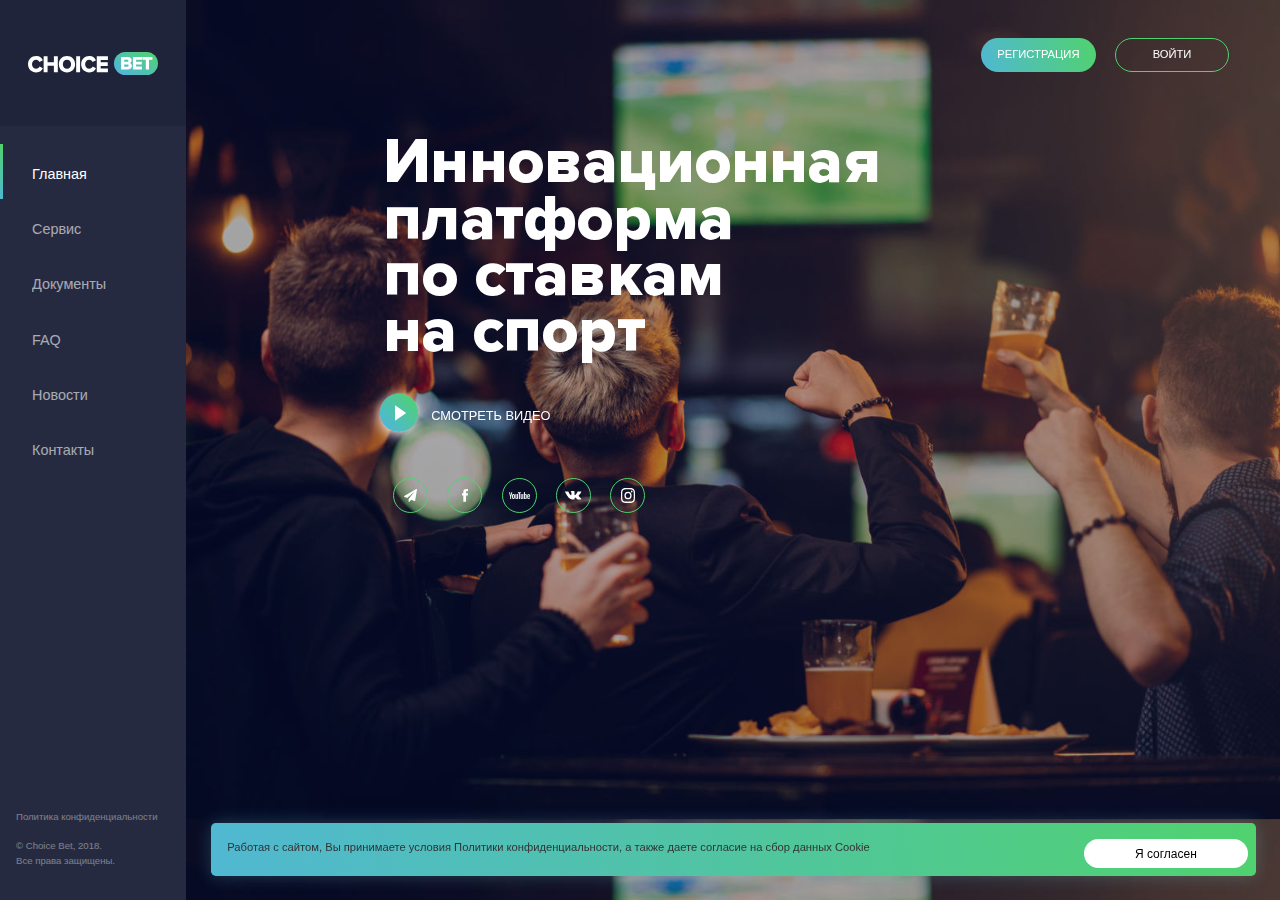
==== commit da17aa5e: "Added new page Personal account + hidden lang + translate social block" ====
--- a/index.html
+++ b/index.html
@@ -7,14 +7,14 @@
   <meta name="viewport" content="width=device-width, initial-scale=1.0, maximum-scale=1.0">
   <link rel="stylesheet" href="css/style.css">
   <link rel="stylesheet" href="css/bootstrap.css">
+  <link rel="stylesheet" href="css/animation.css">
   <title>Choice Bet</title>
 </head>
 <body>
   <div class="patt_back"></div>
   <aside class="left-column">
     <div class="left-column_top">
-      <a href="index.html" class="left-column_top_link"></a>
-      <!-- <button class="left-column_top-btn">меню</button> -->
+      <a href="/" class="left-column_top_link"></a>
     </div>
     <nav class="left-column_nav">
       <ul class="not-list">
@@ -53,11 +53,11 @@
         </div>
 
       <div class="site-header_right">
-        <div class="oval">КАБИНЕТ</div>
+        <a href="personal-account.html"><div class="oval">КАБИНЕТ</div></a>
         <button class="left-column_top-btn site-header_burger">меню</button>
 
-        <a class="site-header_lk-btn left" href="/dashboard/profile/login/">РЕГИСТРАЦИЯ</a>
-        <a class="site-header_lk-btn right" href="/dashboard/profile/login/">ВОЙТИ</a>
+        <a class="site-header_lk-btn left" href="personal-account.html">РЕГИСТРАЦИЯ</a>
+        <a class="site-header_lk-btn right" href="personal-account.html">ВОЙТИ</a>
 
       </div>
     </div>
@@ -68,19 +68,18 @@
       
       
 <div class="main_video">
-  <video autoplay muted loop src="https://nwafund.com/static/site_3/video/back_2.mp4"></video>
 </div>
 
 <section class="content">
   <div class="main_content">
-    <h1 class="main_title">Инновационная<br>
+    <h1 class="main_title animated fadeInRight">Инновационная<br>
 платформа<br>по ставкам<br>на спорт</h1>
     <div class="play">
     <a href=" "><img src="images/play.svg" alt="">
     <p class="">СМОТРЕТЬ ВИДЕО</p>
     </a>
     </div>
-    <div class="social">
+    <div class="social animated fadeInUp">
       <a href=""><div><img src="images/telegram.svg" alt=""></div></a>
       <a href=""><div><img src="images/icon.svg" alt=""></div></a>
       <a href=""><div><img src="images/youtube.svg" alt=""></div></a>
--- a/css/style.css
+++ b/css/style.css
@@ -250,7 +250,7 @@
 body, html {
   margin: 0;
   padding: 0;
-  background: #292f44; }
+  background: #081429; }
 
 body {
   overflow-y: scroll; }
@@ -261,7 +261,6 @@
 body * {
   margin: 0;
   padding: 0;
-  font-family: 'Proxima Nova';
   font-weight: normal;
   border: none;
   outline: none;
@@ -289,8 +288,7 @@
 .container {
   position: relative;
   z-index: 3;
-  margin-left: 233px;
-  margin-top: 160px; }
+  margin-left: 233px;}
   @media screen and (max-width: 1000px) {
     .container {
       margin-left: 0;
@@ -636,7 +634,7 @@
 
 @media screen and (max-width: 1000px) {
   .site-header_logo_mobile {
-    margin-top: 19px;
+    margin-top: 16px;
     background-size: contain;
     width: 95px;
     height: 20px;
@@ -651,7 +649,7 @@
     @media screen and (max-width: 550px) {
       .site-header_right {
         margin-top: 0;
-        margin-left: 90px; } }
+        margin-left: 150px; } }
   .site-header_lk-btn {
     display: flex;
     justify-content: center;
@@ -671,13 +669,18 @@
     }
 
     .right {
-       border-radius: 21.5px;
-  border-style: solid;
-  border-width: 2px;
-
-  border-color: #50d26f;
-  border-image-slice: 1;
-    }
+     border-radius: 21.5px;
+     border-style: solid;
+     border-width: 2px;
+     border-color: #50d26f;
+     border-image-slice: 1;
+
+  }
+  .right:hover {
+        background-image: linear-gradient(254deg, #50d26f, #50b8d2);
+        transition: all 9s ease-out 0.9s;
+        font-weight: bold;
+  }
 
     .play {
       display: flex;
@@ -698,7 +701,7 @@
         } 
   .social {
     justify-content:  center;
-    margin-top: 200px; 
+    margin-top: 280px; 
       }
       .play a {
         
@@ -753,6 +756,7 @@
       border-bottom: solid 1px #fff; }
 
 .header_lang {
+  display: none;
   opacity: .5;
   margin-top: 4px;
   float: left;
@@ -770,7 +774,8 @@
   padding: 18px 50px 12px 30px;
   text-transform: uppercase;
   font-size: 13px;
-  color: #fff; }
+  color: #fff;
+  display: none; }
 
 .header_lang:hover {
   border: solid 1px rgba(255, 255, 255, 0.03);
@@ -973,7 +978,15 @@
 @media screen and (max-width: 1000px) {
   .fund_about {
       padding-top: 30px;
-      margin-bottom: 60px; } }
+      margin-bottom: 60px; }
+   }
+
+@media screen and (min-width: 1000px) {
+
+  .main_title {
+    margin-top: 168px;
+  } 
+   }
   .fund_about p {
     margin-bottom: 30px; }
 
@@ -1636,6 +1649,10 @@
 
 }
 
+.oval:hover {
+  border-color: white;
+  background-color: linear-gradient(253deg, #50d26f, #50b8d2);
+}
 /*custom css*/
 
 .ac-container label{
@@ -1646,7 +1663,6 @@
     display: block;
     cursor: pointer;
     color: white;
-    text-shadow: 1px 1px 1px rgba(255,255,255,0.8);
     line-height: 33px;
     font-size: 19px;
     background-color: #1a1d2e;
@@ -1730,3 +1746,285 @@
   color: #ffffff;
   padding: 16px 23px;
 }
+
+.breadcrumps {
+  color: white;
+}
+
+/*personal account*/
+
+.header {
+  height: 71px;
+  background-color: #1a1d2e;
+  position: fixed;
+  top: 0;
+  right: 0;
+  left: 0;
+  z-index: 1000;
+}
+
+.menu {
+  width: 26px;
+  height: 26px;
+  background: url("../images/burger.svg") no-repeat center center;
+  cursor: pointer; 
+}
+
+.logo {
+  background: url("../images/logo.svg") no-repeat center center;
+  width: 50%;
+  height: 100%;
+  margin-left: -6px;
+  cursor: pointer;
+  background-size: 80%;
+}
+
+.logo a {
+  width: 50%;
+  height: 100%;
+
+}
+.left-col {
+  display: flex;
+  flex-direction: row;
+}
+
+.left-col div {
+  display: flex;
+  align-items: center;
+  justify-content: center;
+}
+
+.menu {
+  display: flex;
+  height: 100%;
+  align-items: center;
+  margin-left: 16px;
+}
+
+.right-col {
+  display: flex;
+  flex-direction: row;
+  justify-content: flex-end;
+  width: 100%; 
+}
+
+.account {
+  background: url("../images/combined-shape.svg") no-repeat center center;
+  width: 20px;
+  height: 100%;
+  margin-right: 40px;
+  cursor: pointer;
+}
+
+/*aside*/
+.contentzone {
+ width: 100%;
+ height: 1593px;
+ background-color: #252a40; 
+}
+.aside {
+  display: flex;
+  flex-direction: column;
+  font-size: 18px;
+  color: white;
+  padding-top: 60px;
+}
+
+.aside div {
+  display: flex;
+  align-items: center;
+  text-align: left;
+}
+.article {
+  background-color: #081429;
+  padding: 100px 40px 40px 40px;
+
+}
+
+/*left-navbar*/
+
+.navbar li {
+  width: 100%;
+  height: 40px;
+
+
+}
+.navbar a {
+  display: flex;
+  align-items: center;
+  width: 100%;
+  height: 100%;
+  color: #b6bcca;
+  padding-left: 25%;
+}
+
+.navbar a:hover {
+  color: white;
+}
+
+
+.rows1 {
+  color: white;
+  font-size: 24px;
+}
+
+.naz-ul {
+  height: 40px;
+  font-size: 18px;
+  margin-top: 40px;
+  margin-bottom: 10px;
+  padding-left: 25%;
+}
+
+.navbar {
+  margin-top: -10px;
+  padding: 0 !important;
+}
+
+.nav img {
+  margin-right: 6px;
+}
+
+.rectangle {
+  width: 1px;
+  height: 40px;
+  transform: rotate(-90deg);
+  background-image: linear-gradient(181deg, #50d26f, #50b8d2);
+}
+
+
+.flex {
+  display: flex;
+  }
+
+.position {
+    padding-left: 40px; 
+}
+
+.rect {
+  width: 70px;
+  justify-content: center;
+}
+/*dropdown*/
+@media screen and (max-width: 479px) {
+  .nav-tabs-responsive > li {
+    width: 23%;
+  }
+  .nav-tabs-responsive > li > a {
+    max-width: 100%;
+    overflow: hidden;
+    text-overflow: ellipsis;
+    white-space: nowrap;
+    word-wrap: normal;
+    width: 100%;
+    width: 100%;
+    text-align: center;
+    vertical-align: top;
+    color: white;
+  }
+  .nav-tabs-responsive > li.active {
+    width: 54%;
+  }
+  .nav-tabs-responsive > li.active:first-child {
+    margin-left: 12%;
+  }
+  .nav-tabs-responsive > li.active, .nav-tabs-responsive > li.prev, .nav-tabs-responsive > li.next {
+    display: block;
+  }
+  .nav-tabs-responsive > li.prev, .nav-tabs-responsive > li.next {
+    -webkit-transform: scale(0.9);
+    transform: scale(0.9);
+  }
+  .nav-tabs-responsive > li.next > a, .nav-tabs-responsive > li.prev > a {
+    -webkit-transition: none;
+    transition: none;
+  }
+  .nav-tabs-responsive > li.next > a .text, .nav-tabs-responsive > li.prev > a .text {
+   
+  }
+  .nav-tabs-responsive > li.next > a:after, .nav-tabs-responsive > li.next > a:after, .nav-tabs-responsive > li.prev > a:after, .nav-tabs-responsive > li.prev > a:after {
+    position: relative;
+    top: 1px;
+    display: inline-block;
+    font-family: "Glyphicons Halflings";
+    font-style: normal;
+    font-weight: 400;
+    line-height: 1;
+    -webkit-font-smoothing: antialiased;
+    -moz-osx-font-smoothing: grayscale;
+  }
+  .nav-tabs-responsive > li.prev > a:after {
+
+  }
+  .nav-tabs-responsive > li.next > a:after {
+  
+  }
+  .nav-tabs-responsive > li.dropdown > a > .caret {
+    display: none;
+  }
+  .nav-tabs-responsive > li.dropdown > a:after {
+    content: "\e114";
+  }
+  .nav-tabs-responsive > li.dropdown.active > a:after {
+    display: none;
+  }
+  .nav-tabs-responsive > li.dropdown.active > a > .caret {
+    display: inline-block;
+  }
+  .nav-tabs-responsive > li.dropdown .dropdown-menu.pull-xs-left {
+    left: 0;
+    right: auto;
+  }
+  .nav-tabs-responsive > li.dropdown .dropdown-menu.pull-xs-center {
+    right: auto;
+    left: 50%;
+    -webkit-transform: translateX(-50%);
+    -moz-transform: translateX(-50%);
+    -ms-transform: translateX(-50%);
+    -o-transform: translateX(-50%);
+    transform: translateX(-50%);
+  }
+  .nav-tabs-responsive > li.dropdown .dropdown-menu.pull-xs-right {
+    left: auto;
+    right: 0;
+  }
+}
+/**
+ * Demo Styles
+ */
+.wrapper {
+  padding: 15px 0;
+}
+
+.bs-example-tabs .nav-tabs {
+  margin-bottom: 15px;
+}
+
+@media (max-width: 479px) {
+  #narrow-browser-alert {
+    display: none;
+  }
+}
+.rows2 {
+  height: 500px;
+}
+
+@media (max-width: 991px) {
+  .aside {
+    display: none;
+  }
+}
+
+.bs-example {
+  padding: 20px 40px;
+}
+
+.text {
+  margin-right: 24px;
+}
+
+.tab-contant p {
+  text-align: justify;
+}
+
--- a/css/animation.css
+++ b/css/animation.css
@@ -0,0 +1,3623 @@
+@charset "UTF-8";
+
+/*!
+ * animate.css -http://daneden.me/animate
+ * Version - 3.7.0
+ * Licensed under the MIT license - http://opensource.org/licenses/MIT
+ *
+ * Copyright (c) 2018 Daniel Eden
+ */
+
+@-webkit-keyframes bounce {
+  from,
+  20%,
+  53%,
+  80%,
+  to {
+    -webkit-animation-timing-function: cubic-bezier(0.215, 0.61, 0.355, 1);
+    animation-timing-function: cubic-bezier(0.215, 0.61, 0.355, 1);
+    -webkit-transform: translate3d(0, 0, 0);
+    transform: translate3d(0, 0, 0);
+  }
+
+  40%,
+  43% {
+    -webkit-animation-timing-function: cubic-bezier(0.755, 0.05, 0.855, 0.06);
+    animation-timing-function: cubic-bezier(0.755, 0.05, 0.855, 0.06);
+    -webkit-transform: translate3d(0, -30px, 0);
+    transform: translate3d(0, -30px, 0);
+  }
+
+  70% {
+    -webkit-animation-timing-function: cubic-bezier(0.755, 0.05, 0.855, 0.06);
+    animation-timing-function: cubic-bezier(0.755, 0.05, 0.855, 0.06);
+    -webkit-transform: translate3d(0, -15px, 0);
+    transform: translate3d(0, -15px, 0);
+  }
+
+  90% {
+    -webkit-transform: translate3d(0, -4px, 0);
+    transform: translate3d(0, -4px, 0);
+  }
+}
+
+@keyframes bounce {
+  from,
+  20%,
+  53%,
+  80%,
+  to {
+    -webkit-animation-timing-function: cubic-bezier(0.215, 0.61, 0.355, 1);
+    animation-timing-function: cubic-bezier(0.215, 0.61, 0.355, 1);
+    -webkit-transform: translate3d(0, 0, 0);
+    transform: translate3d(0, 0, 0);
+  }
+
+  40%,
+  43% {
+    -webkit-animation-timing-function: cubic-bezier(0.755, 0.05, 0.855, 0.06);
+    animation-timing-function: cubic-bezier(0.755, 0.05, 0.855, 0.06);
+    -webkit-transform: translate3d(0, -30px, 0);
+    transform: translate3d(0, -30px, 0);
+  }
+
+  70% {
+    -webkit-animation-timing-function: cubic-bezier(0.755, 0.05, 0.855, 0.06);
+    animation-timing-function: cubic-bezier(0.755, 0.05, 0.855, 0.06);
+    -webkit-transform: translate3d(0, -15px, 0);
+    transform: translate3d(0, -15px, 0);
+  }
+
+  90% {
+    -webkit-transform: translate3d(0, -4px, 0);
+    transform: translate3d(0, -4px, 0);
+  }
+}
+
+.bounce {
+  -webkit-animation-name: bounce;
+  animation-name: bounce;
+  -webkit-transform-origin: center bottom;
+  transform-origin: center bottom;
+}
+
+@-webkit-keyframes flash {
+  from,
+  50%,
+  to {
+    opacity: 1;
+  }
+
+  25%,
+  75% {
+    opacity: 0;
+  }
+}
+
+@keyframes flash {
+  from,
+  50%,
+  to {
+    opacity: 1;
+  }
+
+  25%,
+  75% {
+    opacity: 0;
+  }
+}
+
+.flash {
+  -webkit-animation-name: flash;
+  animation-name: flash;
+}
+
+/* originally authored by Nick Pettit - https://github.com/nickpettit/glide */
+
+@-webkit-keyframes pulse {
+  from {
+    -webkit-transform: scale3d(1, 1, 1);
+    transform: scale3d(1, 1, 1);
+  }
+
+  50% {
+    -webkit-transform: scale3d(1.05, 1.05, 1.05);
+    transform: scale3d(1.05, 1.05, 1.05);
+  }
+
+  to {
+    -webkit-transform: scale3d(1, 1, 1);
+    transform: scale3d(1, 1, 1);
+  }
+}
+
+@keyframes pulse {
+  from {
+    -webkit-transform: scale3d(1, 1, 1);
+    transform: scale3d(1, 1, 1);
+  }
+
+  50% {
+    -webkit-transform: scale3d(1.05, 1.05, 1.05);
+    transform: scale3d(1.05, 1.05, 1.05);
+  }
+
+  to {
+    -webkit-transform: scale3d(1, 1, 1);
+    transform: scale3d(1, 1, 1);
+  }
+}
+
+.pulse {
+  -webkit-animation-name: pulse;
+  animation-name: pulse;
+}
+
+@-webkit-keyframes rubberBand {
+  from {
+    -webkit-transform: scale3d(1, 1, 1);
+    transform: scale3d(1, 1, 1);
+  }
+
+  30% {
+    -webkit-transform: scale3d(1.25, 0.75, 1);
+    transform: scale3d(1.25, 0.75, 1);
+  }
+
+  40% {
+    -webkit-transform: scale3d(0.75, 1.25, 1);
+    transform: scale3d(0.75, 1.25, 1);
+  }
+
+  50% {
+    -webkit-transform: scale3d(1.15, 0.85, 1);
+    transform: scale3d(1.15, 0.85, 1);
+  }
+
+  65% {
+    -webkit-transform: scale3d(0.95, 1.05, 1);
+    transform: scale3d(0.95, 1.05, 1);
+  }
+
+  75% {
+    -webkit-transform: scale3d(1.05, 0.95, 1);
+    transform: scale3d(1.05, 0.95, 1);
+  }
+
+  to {
+    -webkit-transform: scale3d(1, 1, 1);
+    transform: scale3d(1, 1, 1);
+  }
+}
+
+@keyframes rubberBand {
+  from {
+    -webkit-transform: scale3d(1, 1, 1);
+    transform: scale3d(1, 1, 1);
+  }
+
+  30% {
+    -webkit-transform: scale3d(1.25, 0.75, 1);
+    transform: scale3d(1.25, 0.75, 1);
+  }
+
+  40% {
+    -webkit-transform: scale3d(0.75, 1.25, 1);
+    transform: scale3d(0.75, 1.25, 1);
+  }
+
+  50% {
+    -webkit-transform: scale3d(1.15, 0.85, 1);
+    transform: scale3d(1.15, 0.85, 1);
+  }
+
+  65% {
+    -webkit-transform: scale3d(0.95, 1.05, 1);
+    transform: scale3d(0.95, 1.05, 1);
+  }
+
+  75% {
+    -webkit-transform: scale3d(1.05, 0.95, 1);
+    transform: scale3d(1.05, 0.95, 1);
+  }
+
+  to {
+    -webkit-transform: scale3d(1, 1, 1);
+    transform: scale3d(1, 1, 1);
+  }
+}
+
+.rubberBand {
+  -webkit-animation-name: rubberBand;
+  animation-name: rubberBand;
+}
+
+@-webkit-keyframes shake {
+  from,
+  to {
+    -webkit-transform: translate3d(0, 0, 0);
+    transform: translate3d(0, 0, 0);
+  }
+
+  10%,
+  30%,
+  50%,
+  70%,
+  90% {
+    -webkit-transform: translate3d(-10px, 0, 0);
+    transform: translate3d(-10px, 0, 0);
+  }
+
+  20%,
+  40%,
+  60%,
+  80% {
+    -webkit-transform: translate3d(10px, 0, 0);
+    transform: translate3d(10px, 0, 0);
+  }
+}
+
+@keyframes shake {
+  from,
+  to {
+    -webkit-transform: translate3d(0, 0, 0);
+    transform: translate3d(0, 0, 0);
+  }
+
+  10%,
+  30%,
+  50%,
+  70%,
+  90% {
+    -webkit-transform: translate3d(-10px, 0, 0);
+    transform: translate3d(-10px, 0, 0);
+  }
+
+  20%,
+  40%,
+  60%,
+  80% {
+    -webkit-transform: translate3d(10px, 0, 0);
+    transform: translate3d(10px, 0, 0);
+  }
+}
+
+.shake {
+  -webkit-animation-name: shake;
+  animation-name: shake;
+}
+
+@-webkit-keyframes headShake {
+  0% {
+    -webkit-transform: translateX(0);
+    transform: translateX(0);
+  }
+
+  6.5% {
+    -webkit-transform: translateX(-6px) rotateY(-9deg);
+    transform: translateX(-6px) rotateY(-9deg);
+  }
+
+  18.5% {
+    -webkit-transform: translateX(5px) rotateY(7deg);
+    transform: translateX(5px) rotateY(7deg);
+  }
+
+  31.5% {
+    -webkit-transform: translateX(-3px) rotateY(-5deg);
+    transform: translateX(-3px) rotateY(-5deg);
+  }
+
+  43.5% {
+    -webkit-transform: translateX(2px) rotateY(3deg);
+    transform: translateX(2px) rotateY(3deg);
+  }
+
+  50% {
+    -webkit-transform: translateX(0);
+    transform: translateX(0);
+  }
+}
+
+@keyframes headShake {
+  0% {
+    -webkit-transform: translateX(0);
+    transform: translateX(0);
+  }
+
+  6.5% {
+    -webkit-transform: translateX(-6px) rotateY(-9deg);
+    transform: translateX(-6px) rotateY(-9deg);
+  }
+
+  18.5% {
+    -webkit-transform: translateX(5px) rotateY(7deg);
+    transform: translateX(5px) rotateY(7deg);
+  }
+
+  31.5% {
+    -webkit-transform: translateX(-3px) rotateY(-5deg);
+    transform: translateX(-3px) rotateY(-5deg);
+  }
+
+  43.5% {
+    -webkit-transform: translateX(2px) rotateY(3deg);
+    transform: translateX(2px) rotateY(3deg);
+  }
+
+  50% {
+    -webkit-transform: translateX(0);
+    transform: translateX(0);
+  }
+}
+
+.headShake {
+  -webkit-animation-timing-function: ease-in-out;
+  animation-timing-function: ease-in-out;
+  -webkit-animation-name: headShake;
+  animation-name: headShake;
+}
+
+@-webkit-keyframes swing {
+  20% {
+    -webkit-transform: rotate3d(0, 0, 1, 15deg);
+    transform: rotate3d(0, 0, 1, 15deg);
+  }
+
+  40% {
+    -webkit-transform: rotate3d(0, 0, 1, -10deg);
+    transform: rotate3d(0, 0, 1, -10deg);
+  }
+
+  60% {
+    -webkit-transform: rotate3d(0, 0, 1, 5deg);
+    transform: rotate3d(0, 0, 1, 5deg);
+  }
+
+  80% {
+    -webkit-transform: rotate3d(0, 0, 1, -5deg);
+    transform: rotate3d(0, 0, 1, -5deg);
+  }
+
+  to {
+    -webkit-transform: rotate3d(0, 0, 1, 0deg);
+    transform: rotate3d(0, 0, 1, 0deg);
+  }
+}
+
+@keyframes swing {
+  20% {
+    -webkit-transform: rotate3d(0, 0, 1, 15deg);
+    transform: rotate3d(0, 0, 1, 15deg);
+  }
+
+  40% {
+    -webkit-transform: rotate3d(0, 0, 1, -10deg);
+    transform: rotate3d(0, 0, 1, -10deg);
+  }
+
+  60% {
+    -webkit-transform: rotate3d(0, 0, 1, 5deg);
+    transform: rotate3d(0, 0, 1, 5deg);
+  }
+
+  80% {
+    -webkit-transform: rotate3d(0, 0, 1, -5deg);
+    transform: rotate3d(0, 0, 1, -5deg);
+  }
+
+  to {
+    -webkit-transform: rotate3d(0, 0, 1, 0deg);
+    transform: rotate3d(0, 0, 1, 0deg);
+  }
+}
+
+.swing {
+  -webkit-transform-origin: top center;
+  transform-origin: top center;
+  -webkit-animation-name: swing;
+  animation-name: swing;
+}
+
+@-webkit-keyframes tada {
+  from {
+    -webkit-transform: scale3d(1, 1, 1);
+    transform: scale3d(1, 1, 1);
+  }
+
+  10%,
+  20% {
+    -webkit-transform: scale3d(0.9, 0.9, 0.9) rotate3d(0, 0, 1, -3deg);
+    transform: scale3d(0.9, 0.9, 0.9) rotate3d(0, 0, 1, -3deg);
+  }
+
+  30%,
+  50%,
+  70%,
+  90% {
+    -webkit-transform: scale3d(1.1, 1.1, 1.1) rotate3d(0, 0, 1, 3deg);
+    transform: scale3d(1.1, 1.1, 1.1) rotate3d(0, 0, 1, 3deg);
+  }
+
+  40%,
+  60%,
+  80% {
+    -webkit-transform: scale3d(1.1, 1.1, 1.1) rotate3d(0, 0, 1, -3deg);
+    transform: scale3d(1.1, 1.1, 1.1) rotate3d(0, 0, 1, -3deg);
+  }
+
+  to {
+    -webkit-transform: scale3d(1, 1, 1);
+    transform: scale3d(1, 1, 1);
+  }
+}
+
+@keyframes tada {
+  from {
+    -webkit-transform: scale3d(1, 1, 1);
+    transform: scale3d(1, 1, 1);
+  }
+
+  10%,
+  20% {
+    -webkit-transform: scale3d(0.9, 0.9, 0.9) rotate3d(0, 0, 1, -3deg);
+    transform: scale3d(0.9, 0.9, 0.9) rotate3d(0, 0, 1, -3deg);
+  }
+
+  30%,
+  50%,
+  70%,
+  90% {
+    -webkit-transform: scale3d(1.1, 1.1, 1.1) rotate3d(0, 0, 1, 3deg);
+    transform: scale3d(1.1, 1.1, 1.1) rotate3d(0, 0, 1, 3deg);
+  }
+
+  40%,
+  60%,
+  80% {
+    -webkit-transform: scale3d(1.1, 1.1, 1.1) rotate3d(0, 0, 1, -3deg);
+    transform: scale3d(1.1, 1.1, 1.1) rotate3d(0, 0, 1, -3deg);
+  }
+
+  to {
+    -webkit-transform: scale3d(1, 1, 1);
+    transform: scale3d(1, 1, 1);
+  }
+}
+
+.tada {
+  -webkit-animation-name: tada;
+  animation-name: tada;
+}
+
+/* originally authored by Nick Pettit - https://github.com/nickpettit/glide */
+
+@-webkit-keyframes wobble {
+  from {
+    -webkit-transform: translate3d(0, 0, 0);
+    transform: translate3d(0, 0, 0);
+  }
+
+  15% {
+    -webkit-transform: translate3d(-25%, 0, 0) rotate3d(0, 0, 1, -5deg);
+    transform: translate3d(-25%, 0, 0) rotate3d(0, 0, 1, -5deg);
+  }
+
+  30% {
+    -webkit-transform: translate3d(20%, 0, 0) rotate3d(0, 0, 1, 3deg);
+    transform: translate3d(20%, 0, 0) rotate3d(0, 0, 1, 3deg);
+  }
+
+  45% {
+    -webkit-transform: translate3d(-15%, 0, 0) rotate3d(0, 0, 1, -3deg);
+    transform: translate3d(-15%, 0, 0) rotate3d(0, 0, 1, -3deg);
+  }
+
+  60% {
+    -webkit-transform: translate3d(10%, 0, 0) rotate3d(0, 0, 1, 2deg);
+    transform: translate3d(10%, 0, 0) rotate3d(0, 0, 1, 2deg);
+  }
+
+  75% {
+    -webkit-transform: translate3d(-5%, 0, 0) rotate3d(0, 0, 1, -1deg);
+    transform: translate3d(-5%, 0, 0) rotate3d(0, 0, 1, -1deg);
+  }
+
+  to {
+    -webkit-transform: translate3d(0, 0, 0);
+    transform: translate3d(0, 0, 0);
+  }
+}
+
+@keyframes wobble {
+  from {
+    -webkit-transform: translate3d(0, 0, 0);
+    transform: translate3d(0, 0, 0);
+  }
+
+  15% {
+    -webkit-transform: translate3d(-25%, 0, 0) rotate3d(0, 0, 1, -5deg);
+    transform: translate3d(-25%, 0, 0) rotate3d(0, 0, 1, -5deg);
+  }
+
+  30% {
+    -webkit-transform: translate3d(20%, 0, 0) rotate3d(0, 0, 1, 3deg);
+    transform: translate3d(20%, 0, 0) rotate3d(0, 0, 1, 3deg);
+  }
+
+  45% {
+    -webkit-transform: translate3d(-15%, 0, 0) rotate3d(0, 0, 1, -3deg);
+    transform: translate3d(-15%, 0, 0) rotate3d(0, 0, 1, -3deg);
+  }
+
+  60% {
+    -webkit-transform: translate3d(10%, 0, 0) rotate3d(0, 0, 1, 2deg);
+    transform: translate3d(10%, 0, 0) rotate3d(0, 0, 1, 2deg);
+  }
+
+  75% {
+    -webkit-transform: translate3d(-5%, 0, 0) rotate3d(0, 0, 1, -1deg);
+    transform: translate3d(-5%, 0, 0) rotate3d(0, 0, 1, -1deg);
+  }
+
+  to {
+    -webkit-transform: translate3d(0, 0, 0);
+    transform: translate3d(0, 0, 0);
+  }
+}
+
+.wobble {
+  -webkit-animation-name: wobble;
+  animation-name: wobble;
+}
+
+@-webkit-keyframes jello {
+  from,
+  11.1%,
+  to {
+    -webkit-transform: translate3d(0, 0, 0);
+    transform: translate3d(0, 0, 0);
+  }
+
+  22.2% {
+    -webkit-transform: skewX(-12.5deg) skewY(-12.5deg);
+    transform: skewX(-12.5deg) skewY(-12.5deg);
+  }
+
+  33.3% {
+    -webkit-transform: skewX(6.25deg) skewY(6.25deg);
+    transform: skewX(6.25deg) skewY(6.25deg);
+  }
+
+  44.4% {
+    -webkit-transform: skewX(-3.125deg) skewY(-3.125deg);
+    transform: skewX(-3.125deg) skewY(-3.125deg);
+  }
+
+  55.5% {
+    -webkit-transform: skewX(1.5625deg) skewY(1.5625deg);
+    transform: skewX(1.5625deg) skewY(1.5625deg);
+  }
+
+  66.6% {
+    -webkit-transform: skewX(-0.78125deg) skewY(-0.78125deg);
+    transform: skewX(-0.78125deg) skewY(-0.78125deg);
+  }
+
+  77.7% {
+    -webkit-transform: skewX(0.390625deg) skewY(0.390625deg);
+    transform: skewX(0.390625deg) skewY(0.390625deg);
+  }
+
+  88.8% {
+    -webkit-transform: skewX(-0.1953125deg) skewY(-0.1953125deg);
+    transform: skewX(-0.1953125deg) skewY(-0.1953125deg);
+  }
+}
+
+@keyframes jello {
+  from,
+  11.1%,
+  to {
+    -webkit-transform: translate3d(0, 0, 0);
+    transform: translate3d(0, 0, 0);
+  }
+
+  22.2% {
+    -webkit-transform: skewX(-12.5deg) skewY(-12.5deg);
+    transform: skewX(-12.5deg) skewY(-12.5deg);
+  }
+
+  33.3% {
+    -webkit-transform: skewX(6.25deg) skewY(6.25deg);
+    transform: skewX(6.25deg) skewY(6.25deg);
+  }
+
+  44.4% {
+    -webkit-transform: skewX(-3.125deg) skewY(-3.125deg);
+    transform: skewX(-3.125deg) skewY(-3.125deg);
+  }
+
+  55.5% {
+    -webkit-transform: skewX(1.5625deg) skewY(1.5625deg);
+    transform: skewX(1.5625deg) skewY(1.5625deg);
+  }
+
+  66.6% {
+    -webkit-transform: skewX(-0.78125deg) skewY(-0.78125deg);
+    transform: skewX(-0.78125deg) skewY(-0.78125deg);
+  }
+
+  77.7% {
+    -webkit-transform: skewX(0.390625deg) skewY(0.390625deg);
+    transform: skewX(0.390625deg) skewY(0.390625deg);
+  }
+
+  88.8% {
+    -webkit-transform: skewX(-0.1953125deg) skewY(-0.1953125deg);
+    transform: skewX(-0.1953125deg) skewY(-0.1953125deg);
+  }
+}
+
+.jello {
+  -webkit-animation-name: jello;
+  animation-name: jello;
+  -webkit-transform-origin: center;
+  transform-origin: center;
+}
+
+@-webkit-keyframes heartBeat {
+  0% {
+    -webkit-transform: scale(1);
+    transform: scale(1);
+  }
+
+  14% {
+    -webkit-transform: scale(1.3);
+    transform: scale(1.3);
+  }
+
+  28% {
+    -webkit-transform: scale(1);
+    transform: scale(1);
+  }
+
+  42% {
+    -webkit-transform: scale(1.3);
+    transform: scale(1.3);
+  }
+
+  70% {
+    -webkit-transform: scale(1);
+    transform: scale(1);
+  }
+}
+
+@keyframes heartBeat {
+  0% {
+    -webkit-transform: scale(1);
+    transform: scale(1);
+  }
+
+  14% {
+    -webkit-transform: scale(1.3);
+    transform: scale(1.3);
+  }
+
+  28% {
+    -webkit-transform: scale(1);
+    transform: scale(1);
+  }
+
+  42% {
+    -webkit-transform: scale(1.3);
+    transform: scale(1.3);
+  }
+
+  70% {
+    -webkit-transform: scale(1);
+    transform: scale(1);
+  }
+}
+
+.heartBeat {
+  -webkit-animation-name: heartBeat;
+  animation-name: heartBeat;
+  -webkit-animation-duration: 1.3s;
+  animation-duration: 1.3s;
+  -webkit-animation-timing-function: ease-in-out;
+  animation-timing-function: ease-in-out;
+}
+
+@-webkit-keyframes bounceIn {
+  from,
+  20%,
+  40%,
+  60%,
+  80%,
+  to {
+    -webkit-animation-timing-function: cubic-bezier(0.215, 0.61, 0.355, 1);
+    animation-timing-function: cubic-bezier(0.215, 0.61, 0.355, 1);
+  }
+
+  0% {
+    opacity: 0;
+    -webkit-transform: scale3d(0.3, 0.3, 0.3);
+    transform: scale3d(0.3, 0.3, 0.3);
+  }
+
+  20% {
+    -webkit-transform: scale3d(1.1, 1.1, 1.1);
+    transform: scale3d(1.1, 1.1, 1.1);
+  }
+
+  40% {
+    -webkit-transform: scale3d(0.9, 0.9, 0.9);
+    transform: scale3d(0.9, 0.9, 0.9);
+  }
+
+  60% {
+    opacity: 1;
+    -webkit-transform: scale3d(1.03, 1.03, 1.03);
+    transform: scale3d(1.03, 1.03, 1.03);
+  }
+
+  80% {
+    -webkit-transform: scale3d(0.97, 0.97, 0.97);
+    transform: scale3d(0.97, 0.97, 0.97);
+  }
+
+  to {
+    opacity: 1;
+    -webkit-transform: scale3d(1, 1, 1);
+    transform: scale3d(1, 1, 1);
+  }
+}
+
+@keyframes bounceIn {
+  from,
+  20%,
+  40%,
+  60%,
+  80%,
+  to {
+    -webkit-animation-timing-function: cubic-bezier(0.215, 0.61, 0.355, 1);
+    animation-timing-function: cubic-bezier(0.215, 0.61, 0.355, 1);
+  }
+
+  0% {
+    opacity: 0;
+    -webkit-transform: scale3d(0.3, 0.3, 0.3);
+    transform: scale3d(0.3, 0.3, 0.3);
+  }
+
+  20% {
+    -webkit-transform: scale3d(1.1, 1.1, 1.1);
+    transform: scale3d(1.1, 1.1, 1.1);
+  }
+
+  40% {
+    -webkit-transform: scale3d(0.9, 0.9, 0.9);
+    transform: scale3d(0.9, 0.9, 0.9);
+  }
+
+  60% {
+    opacity: 1;
+    -webkit-transform: scale3d(1.03, 1.03, 1.03);
+    transform: scale3d(1.03, 1.03, 1.03);
+  }
+
+  80% {
+    -webkit-transform: scale3d(0.97, 0.97, 0.97);
+    transform: scale3d(0.97, 0.97, 0.97);
+  }
+
+  to {
+    opacity: 1;
+    -webkit-transform: scale3d(1, 1, 1);
+    transform: scale3d(1, 1, 1);
+  }
+}
+
+.bounceIn {
+  -webkit-animation-duration: 0.75s;
+  animation-duration: 0.75s;
+  -webkit-animation-name: bounceIn;
+  animation-name: bounceIn;
+}
+
+@-webkit-keyframes bounceInDown {
+  from,
+  60%,
+  75%,
+  90%,
+  to {
+    -webkit-animation-timing-function: cubic-bezier(0.215, 0.61, 0.355, 1);
+    animation-timing-function: cubic-bezier(0.215, 0.61, 0.355, 1);
+  }
+
+  0% {
+    opacity: 0;
+    -webkit-transform: translate3d(0, -3000px, 0);
+    transform: translate3d(0, -3000px, 0);
+  }
+
+  60% {
+    opacity: 1;
+    -webkit-transform: translate3d(0, 25px, 0);
+    transform: translate3d(0, 25px, 0);
+  }
+
+  75% {
+    -webkit-transform: translate3d(0, -10px, 0);
+    transform: translate3d(0, -10px, 0);
+  }
+
+  90% {
+    -webkit-transform: translate3d(0, 5px, 0);
+    transform: translate3d(0, 5px, 0);
+  }
+
+  to {
+    -webkit-transform: translate3d(0, 0, 0);
+    transform: translate3d(0, 0, 0);
+  }
+}
+
+@keyframes bounceInDown {
+  from,
+  60%,
+  75%,
+  90%,
+  to {
+    -webkit-animation-timing-function: cubic-bezier(0.215, 0.61, 0.355, 1);
+    animation-timing-function: cubic-bezier(0.215, 0.61, 0.355, 1);
+  }
+
+  0% {
+    opacity: 0;
+    -webkit-transform: translate3d(0, -3000px, 0);
+    transform: translate3d(0, -3000px, 0);
+  }
+
+  60% {
+    opacity: 1;
+    -webkit-transform: translate3d(0, 25px, 0);
+    transform: translate3d(0, 25px, 0);
+  }
+
+  75% {
+    -webkit-transform: translate3d(0, -10px, 0);
+    transform: translate3d(0, -10px, 0);
+  }
+
+  90% {
+    -webkit-transform: translate3d(0, 5px, 0);
+    transform: translate3d(0, 5px, 0);
+  }
+
+  to {
+    -webkit-transform: translate3d(0, 0, 0);
+    transform: translate3d(0, 0, 0);
+  }
+}
+
+.bounceInDown {
+  -webkit-animation-name: bounceInDown;
+  animation-name: bounceInDown;
+}
+
+@-webkit-keyframes bounceInLeft {
+  from,
+  60%,
+  75%,
+  90%,
+  to {
+    -webkit-animation-timing-function: cubic-bezier(0.215, 0.61, 0.355, 1);
+    animation-timing-function: cubic-bezier(0.215, 0.61, 0.355, 1);
+  }
+
+  0% {
+    opacity: 0;
+    -webkit-transform: translate3d(-3000px, 0, 0);
+    transform: translate3d(-3000px, 0, 0);
+  }
+
+  60% {
+    opacity: 1;
+    -webkit-transform: translate3d(25px, 0, 0);
+    transform: translate3d(25px, 0, 0);
+  }
+
+  75% {
+    -webkit-transform: translate3d(-10px, 0, 0);
+    transform: translate3d(-10px, 0, 0);
+  }
+
+  90% {
+    -webkit-transform: translate3d(5px, 0, 0);
+    transform: translate3d(5px, 0, 0);
+  }
+
+  to {
+    -webkit-transform: translate3d(0, 0, 0);
+    transform: translate3d(0, 0, 0);
+  }
+}
+
+@keyframes bounceInLeft {
+  from,
+  60%,
+  75%,
+  90%,
+  to {
+    -webkit-animation-timing-function: cubic-bezier(0.215, 0.61, 0.355, 1);
+    animation-timing-function: cubic-bezier(0.215, 0.61, 0.355, 1);
+  }
+
+  0% {
+    opacity: 0;
+    -webkit-transform: translate3d(-3000px, 0, 0);
+    transform: translate3d(-3000px, 0, 0);
+  }
+
+  60% {
+    opacity: 1;
+    -webkit-transform: translate3d(25px, 0, 0);
+    transform: translate3d(25px, 0, 0);
+  }
+
+  75% {
+    -webkit-transform: translate3d(-10px, 0, 0);
+    transform: translate3d(-10px, 0, 0);
+  }
+
+  90% {
+    -webkit-transform: translate3d(5px, 0, 0);
+    transform: translate3d(5px, 0, 0);
+  }
+
+  to {
+    -webkit-transform: translate3d(0, 0, 0);
+    transform: translate3d(0, 0, 0);
+  }
+}
+
+.bounceInLeft {
+  -webkit-animation-name: bounceInLeft;
+  animation-name: bounceInLeft;
+}
+
+@-webkit-keyframes bounceInRight {
+  from,
+  60%,
+  75%,
+  90%,
+  to {
+    -webkit-animation-timing-function: cubic-bezier(0.215, 0.61, 0.355, 1);
+    animation-timing-function: cubic-bezier(0.215, 0.61, 0.355, 1);
+  }
+
+  from {
+    opacity: 0;
+    -webkit-transform: translate3d(3000px, 0, 0);
+    transform: translate3d(3000px, 0, 0);
+  }
+
+  60% {
+    opacity: 1;
+    -webkit-transform: translate3d(-25px, 0, 0);
+    transform: translate3d(-25px, 0, 0);
+  }
+
+  75% {
+    -webkit-transform: translate3d(10px, 0, 0);
+    transform: translate3d(10px, 0, 0);
+  }
+
+  90% {
+    -webkit-transform: translate3d(-5px, 0, 0);
+    transform: translate3d(-5px, 0, 0);
+  }
+
+  to {
+    -webkit-transform: translate3d(0, 0, 0);
+    transform: translate3d(0, 0, 0);
+  }
+}
+
+@keyframes bounceInRight {
+  from,
+  60%,
+  75%,
+  90%,
+  to {
+    -webkit-animation-timing-function: cubic-bezier(0.215, 0.61, 0.355, 1);
+    animation-timing-function: cubic-bezier(0.215, 0.61, 0.355, 1);
+  }
+
+  from {
+    opacity: 0;
+    -webkit-transform: translate3d(3000px, 0, 0);
+    transform: translate3d(3000px, 0, 0);
+  }
+
+  60% {
+    opacity: 1;
+    -webkit-transform: translate3d(-25px, 0, 0);
+    transform: translate3d(-25px, 0, 0);
+  }
+
+  75% {
+    -webkit-transform: translate3d(10px, 0, 0);
+    transform: translate3d(10px, 0, 0);
+  }
+
+  90% {
+    -webkit-transform: translate3d(-5px, 0, 0);
+    transform: translate3d(-5px, 0, 0);
+  }
+
+  to {
+    -webkit-transform: translate3d(0, 0, 0);
+    transform: translate3d(0, 0, 0);
+  }
+}
+
+.bounceInRight {
+  -webkit-animation-name: bounceInRight;
+  animation-name: bounceInRight;
+}
+
+@-webkit-keyframes bounceInUp {
+  from,
+  60%,
+  75%,
+  90%,
+  to {
+    -webkit-animation-timing-function: cubic-bezier(0.215, 0.61, 0.355, 1);
+    animation-timing-function: cubic-bezier(0.215, 0.61, 0.355, 1);
+  }
+
+  from {
+    opacity: 0;
+    -webkit-transform: translate3d(0, 3000px, 0);
+    transform: translate3d(0, 3000px, 0);
+  }
+
+  60% {
+    opacity: 1;
+    -webkit-transform: translate3d(0, -20px, 0);
+    transform: translate3d(0, -20px, 0);
+  }
+
+  75% {
+    -webkit-transform: translate3d(0, 10px, 0);
+    transform: translate3d(0, 10px, 0);
+  }
+
+  90% {
+    -webkit-transform: translate3d(0, -5px, 0);
+    transform: translate3d(0, -5px, 0);
+  }
+
+  to {
+    -webkit-transform: translate3d(0, 0, 0);
+    transform: translate3d(0, 0, 0);
+  }
+}
+
+@keyframes bounceInUp {
+  from,
+  60%,
+  75%,
+  90%,
+  to {
+    -webkit-animation-timing-function: cubic-bezier(0.215, 0.61, 0.355, 1);
+    animation-timing-function: cubic-bezier(0.215, 0.61, 0.355, 1);
+  }
+
+  from {
+    opacity: 0;
+    -webkit-transform: translate3d(0, 3000px, 0);
+    transform: translate3d(0, 3000px, 0);
+  }
+
+  60% {
+    opacity: 1;
+    -webkit-transform: translate3d(0, -20px, 0);
+    transform: translate3d(0, -20px, 0);
+  }
+
+  75% {
+    -webkit-transform: translate3d(0, 10px, 0);
+    transform: translate3d(0, 10px, 0);
+  }
+
+  90% {
+    -webkit-transform: translate3d(0, -5px, 0);
+    transform: translate3d(0, -5px, 0);
+  }
+
+  to {
+    -webkit-transform: translate3d(0, 0, 0);
+    transform: translate3d(0, 0, 0);
+  }
+}
+
+.bounceInUp {
+  -webkit-animation-name: bounceInUp;
+  animation-name: bounceInUp;
+}
+
+@-webkit-keyframes bounceOut {
+  20% {
+    -webkit-transform: scale3d(0.9, 0.9, 0.9);
+    transform: scale3d(0.9, 0.9, 0.9);
+  }
+
+  50%,
+  55% {
+    opacity: 1;
+    -webkit-transform: scale3d(1.1, 1.1, 1.1);
+    transform: scale3d(1.1, 1.1, 1.1);
+  }
+
+  to {
+    opacity: 0;
+    -webkit-transform: scale3d(0.3, 0.3, 0.3);
+    transform: scale3d(0.3, 0.3, 0.3);
+  }
+}
+
+@keyframes bounceOut {
+  20% {
+    -webkit-transform: scale3d(0.9, 0.9, 0.9);
+    transform: scale3d(0.9, 0.9, 0.9);
+  }
+
+  50%,
+  55% {
+    opacity: 1;
+    -webkit-transform: scale3d(1.1, 1.1, 1.1);
+    transform: scale3d(1.1, 1.1, 1.1);
+  }
+
+  to {
+    opacity: 0;
+    -webkit-transform: scale3d(0.3, 0.3, 0.3);
+    transform: scale3d(0.3, 0.3, 0.3);
+  }
+}
+
+.bounceOut {
+  -webkit-animation-duration: 0.75s;
+  animation-duration: 0.75s;
+  -webkit-animation-name: bounceOut;
+  animation-name: bounceOut;
+}
+
+@-webkit-keyframes bounceOutDown {
+  20% {
+    -webkit-transform: translate3d(0, 10px, 0);
+    transform: translate3d(0, 10px, 0);
+  }
+
+  40%,
+  45% {
+    opacity: 1;
+    -webkit-transform: translate3d(0, -20px, 0);
+    transform: translate3d(0, -20px, 0);
+  }
+
+  to {
+    opacity: 0;
+    -webkit-transform: translate3d(0, 2000px, 0);
+    transform: translate3d(0, 2000px, 0);
+  }
+}
+
+@keyframes bounceOutDown {
+  20% {
+    -webkit-transform: translate3d(0, 10px, 0);
+    transform: translate3d(0, 10px, 0);
+  }
+
+  40%,
+  45% {
+    opacity: 1;
+    -webkit-transform: translate3d(0, -20px, 0);
+    transform: translate3d(0, -20px, 0);
+  }
+
+  to {
+    opacity: 0;
+    -webkit-transform: translate3d(0, 2000px, 0);
+    transform: translate3d(0, 2000px, 0);
+  }
+}
+
+.bounceOutDown {
+  -webkit-animation-name: bounceOutDown;
+  animation-name: bounceOutDown;
+}
+
+@-webkit-keyframes bounceOutLeft {
+  20% {
+    opacity: 1;
+    -webkit-transform: translate3d(20px, 0, 0);
+    transform: translate3d(20px, 0, 0);
+  }
+
+  to {
+    opacity: 0;
+    -webkit-transform: translate3d(-2000px, 0, 0);
+    transform: translate3d(-2000px, 0, 0);
+  }
+}
+
+@keyframes bounceOutLeft {
+  20% {
+    opacity: 1;
+    -webkit-transform: translate3d(20px, 0, 0);
+    transform: translate3d(20px, 0, 0);
+  }
+
+  to {
+    opacity: 0;
+    -webkit-transform: translate3d(-2000px, 0, 0);
+    transform: translate3d(-2000px, 0, 0);
+  }
+}
+
+.bounceOutLeft {
+  -webkit-animation-name: bounceOutLeft;
+  animation-name: bounceOutLeft;
+}
+
+@-webkit-keyframes bounceOutRight {
+  20% {
+    opacity: 1;
+    -webkit-transform: translate3d(-20px, 0, 0);
+    transform: translate3d(-20px, 0, 0);
+  }
+
+  to {
+    opacity: 0;
+    -webkit-transform: translate3d(2000px, 0, 0);
+    transform: translate3d(2000px, 0, 0);
+  }
+}
+
+@keyframes bounceOutRight {
+  20% {
+    opacity: 1;
+    -webkit-transform: translate3d(-20px, 0, 0);
+    transform: translate3d(-20px, 0, 0);
+  }
+
+  to {
+    opacity: 0;
+    -webkit-transform: translate3d(2000px, 0, 0);
+    transform: translate3d(2000px, 0, 0);
+  }
+}
+
+.bounceOutRight {
+  -webkit-animation-name: bounceOutRight;
+  animation-name: bounceOutRight;
+}
+
+@-webkit-keyframes bounceOutUp {
+  20% {
+    -webkit-transform: translate3d(0, -10px, 0);
+    transform: translate3d(0, -10px, 0);
+  }
+
+  40%,
+  45% {
+    opacity: 1;
+    -webkit-transform: translate3d(0, 20px, 0);
+    transform: translate3d(0, 20px, 0);
+  }
+
+  to {
+    opacity: 0;
+    -webkit-transform: translate3d(0, -2000px, 0);
+    transform: translate3d(0, -2000px, 0);
+  }
+}
+
+@keyframes bounceOutUp {
+  20% {
+    -webkit-transform: translate3d(0, -10px, 0);
+    transform: translate3d(0, -10px, 0);
+  }
+
+  40%,
+  45% {
+    opacity: 1;
+    -webkit-transform: translate3d(0, 20px, 0);
+    transform: translate3d(0, 20px, 0);
+  }
+
+  to {
+    opacity: 0;
+    -webkit-transform: translate3d(0, -2000px, 0);
+    transform: translate3d(0, -2000px, 0);
+  }
+}
+
+.bounceOutUp {
+  -webkit-animation-name: bounceOutUp;
+  animation-name: bounceOutUp;
+}
+
+@-webkit-keyframes fadeIn {
+  from {
+    opacity: 0;
+  }
+
+  to {
+    opacity: 1;
+  }
+}
+
+@keyframes fadeIn {
+  from {
+    opacity: 0;
+  }
+
+  to {
+    opacity: 1;
+  }
+}
+
+.fadeIn {
+  -webkit-animation-name: fadeIn;
+  animation-name: fadeIn;
+}
+
+@-webkit-keyframes fadeInDown {
+  from {
+    opacity: 0;
+    -webkit-transform: translate3d(0, -100%, 0);
+    transform: translate3d(0, -100%, 0);
+  }
+
+  to {
+    opacity: 1;
+    -webkit-transform: translate3d(0, 0, 0);
+    transform: translate3d(0, 0, 0);
+  }
+}
+
+@keyframes fadeInDown {
+  from {
+    opacity: 0;
+    -webkit-transform: translate3d(0, -100%, 0);
+    transform: translate3d(0, -100%, 0);
+  }
+
+  to {
+    opacity: 1;
+    -webkit-transform: translate3d(0, 0, 0);
+    transform: translate3d(0, 0, 0);
+  }
+}
+
+.fadeInDown {
+  -webkit-animation-name: fadeInDown;
+  animation-name: fadeInDown;
+}
+
+@-webkit-keyframes fadeInDownBig {
+  from {
+    opacity: 0;
+    -webkit-transform: translate3d(0, -2000px, 0);
+    transform: translate3d(0, -2000px, 0);
+  }
+
+  to {
+    opacity: 1;
+    -webkit-transform: translate3d(0, 0, 0);
+    transform: translate3d(0, 0, 0);
+  }
+}
+
+@keyframes fadeInDownBig {
+  from {
+    opacity: 0;
+    -webkit-transform: translate3d(0, -2000px, 0);
+    transform: translate3d(0, -2000px, 0);
+  }
+
+  to {
+    opacity: 1;
+    -webkit-transform: translate3d(0, 0, 0);
+    transform: translate3d(0, 0, 0);
+  }
+}
+
+.fadeInDownBig {
+  -webkit-animation-name: fadeInDownBig;
+  animation-name: fadeInDownBig;
+}
+
+@-webkit-keyframes fadeInLeft {
+  from {
+    opacity: 0;
+    -webkit-transform: translate3d(-100%, 0, 0);
+    transform: translate3d(-100%, 0, 0);
+  }
+
+  to {
+    opacity: 1;
+    -webkit-transform: translate3d(0, 0, 0);
+    transform: translate3d(0, 0, 0);
+  }
+}
+
+@keyframes fadeInLeft {
+  from {
+    opacity: 0;
+    -webkit-transform: translate3d(-100%, 0, 0);
+    transform: translate3d(-100%, 0, 0);
+  }
+
+  to {
+    opacity: 1;
+    -webkit-transform: translate3d(0, 0, 0);
+    transform: translate3d(0, 0, 0);
+  }
+}
+
+.fadeInLeft {
+  -webkit-animation-name: fadeInLeft;
+  animation-name: fadeInLeft;
+}
+
+@-webkit-keyframes fadeInLeftBig {
+  from {
+    opacity: 0;
+    -webkit-transform: translate3d(-2000px, 0, 0);
+    transform: translate3d(-2000px, 0, 0);
+  }
+
+  to {
+    opacity: 1;
+    -webkit-transform: translate3d(0, 0, 0);
+    transform: translate3d(0, 0, 0);
+  }
+}
+
+@keyframes fadeInLeftBig {
+  from {
+    opacity: 0;
+    -webkit-transform: translate3d(-2000px, 0, 0);
+    transform: translate3d(-2000px, 0, 0);
+  }
+
+  to {
+    opacity: 1;
+    -webkit-transform: translate3d(0, 0, 0);
+    transform: translate3d(0, 0, 0);
+  }
+}
+
+.fadeInLeftBig {
+  -webkit-animation-name: fadeInLeftBig;
+  animation-name: fadeInLeftBig;
+}
+
+@-webkit-keyframes fadeInRight {
+  from {
+    opacity: 0;
+    -webkit-transform: translate3d(100%, 0, 0);
+    transform: translate3d(100%, 0, 0);
+  }
+
+  to {
+    opacity: 1;
+    -webkit-transform: translate3d(0, 0, 0);
+    transform: translate3d(0, 0, 0);
+  }
+}
+
+@keyframes fadeInRight {
+  from {
+    opacity: 0;
+    -webkit-transform: translate3d(100%, 0, 0);
+    transform: translate3d(100%, 0, 0);
+  }
+
+  to {
+    opacity: 1;
+    -webkit-transform: translate3d(0, 0, 0);
+    transform: translate3d(0, 0, 0);
+  }
+}
+
+.fadeInRight {
+  -webkit-animation-name: fadeInRight;
+  animation-name: fadeInRight;
+}
+
+@-webkit-keyframes fadeInRightBig {
+  from {
+    opacity: 0;
+    -webkit-transform: translate3d(2000px, 0, 0);
+    transform: translate3d(2000px, 0, 0);
+  }
+
+  to {
+    opacity: 1;
+    -webkit-transform: translate3d(0, 0, 0);
+    transform: translate3d(0, 0, 0);
+  }
+}
+
+@keyframes fadeInRightBig {
+  from {
+    opacity: 0;
+    -webkit-transform: translate3d(2000px, 0, 0);
+    transform: translate3d(2000px, 0, 0);
+  }
+
+  to {
+    opacity: 1;
+    -webkit-transform: translate3d(0, 0, 0);
+    transform: translate3d(0, 0, 0);
+  }
+}
+
+.fadeInRightBig {
+  -webkit-animation-name: fadeInRightBig;
+  animation-name: fadeInRightBig;
+}
+
+@-webkit-keyframes fadeInUp {
+  from {
+    opacity: 0;
+    -webkit-transform: translate3d(0, 100%, 0);
+    transform: translate3d(0, 100%, 0);
+  }
+
+  to {
+    opacity: 1;
+    -webkit-transform: translate3d(0, 0, 0);
+    transform: translate3d(0, 0, 0);
+  }
+}
+
+@keyframes fadeInUp {
+  from {
+    opacity: 0;
+    -webkit-transform: translate3d(0, 100%, 0);
+    transform: translate3d(0, 100%, 0);
+  }
+
+  to {
+    opacity: 1;
+    -webkit-transform: translate3d(0, 0, 0);
+    transform: translate3d(0, 0, 0);
+  }
+}
+
+.fadeInUp {
+  -webkit-animation-name: fadeInUp;
+  animation-name: fadeInUp;
+}
+
+@-webkit-keyframes fadeInUpBig {
+  from {
+    opacity: 0;
+    -webkit-transform: translate3d(0, 2000px, 0);
+    transform: translate3d(0, 2000px, 0);
+  }
+
+  to {
+    opacity: 1;
+    -webkit-transform: translate3d(0, 0, 0);
+    transform: translate3d(0, 0, 0);
+  }
+}
+
+@keyframes fadeInUpBig {
+  from {
+    opacity: 0;
+    -webkit-transform: translate3d(0, 2000px, 0);
+    transform: translate3d(0, 2000px, 0);
+  }
+
+  to {
+    opacity: 1;
+    -webkit-transform: translate3d(0, 0, 0);
+    transform: translate3d(0, 0, 0);
+  }
+}
+
+.fadeInUpBig {
+  -webkit-animation-name: fadeInUpBig;
+  animation-name: fadeInUpBig;
+}
+
+@-webkit-keyframes fadeOut {
+  from {
+    opacity: 1;
+  }
+
+  to {
+    opacity: 0;
+  }
+}
+
+@keyframes fadeOut {
+  from {
+    opacity: 1;
+  }
+
+  to {
+    opacity: 0;
+  }
+}
+
+.fadeOut {
+  -webkit-animation-name: fadeOut;
+  animation-name: fadeOut;
+}
+
+@-webkit-keyframes fadeOutDown {
+  from {
+    opacity: 1;
+  }
+
+  to {
+    opacity: 0;
+    -webkit-transform: translate3d(0, 100%, 0);
+    transform: translate3d(0, 100%, 0);
+  }
+}
+
+@keyframes fadeOutDown {
+  from {
+    opacity: 1;
+  }
+
+  to {
+    opacity: 0;
+    -webkit-transform: translate3d(0, 100%, 0);
+    transform: translate3d(0, 100%, 0);
+  }
+}
+
+.fadeOutDown {
+  -webkit-animation-name: fadeOutDown;
+  animation-name: fadeOutDown;
+}
+
+@-webkit-keyframes fadeOutDownBig {
+  from {
+    opacity: 1;
+  }
+
+  to {
+    opacity: 0;
+    -webkit-transform: translate3d(0, 2000px, 0);
+    transform: translate3d(0, 2000px, 0);
+  }
+}
+
+@keyframes fadeOutDownBig {
+  from {
+    opacity: 1;
+  }
+
+  to {
+    opacity: 0;
+    -webkit-transform: translate3d(0, 2000px, 0);
+    transform: translate3d(0, 2000px, 0);
+  }
+}
+
+.fadeOutDownBig {
+  -webkit-animation-name: fadeOutDownBig;
+  animation-name: fadeOutDownBig;
+}
+
+@-webkit-keyframes fadeOutLeft {
+  from {
+    opacity: 1;
+  }
+
+  to {
+    opacity: 0;
+    -webkit-transform: translate3d(-100%, 0, 0);
+    transform: translate3d(-100%, 0, 0);
+  }
+}
+
+@keyframes fadeOutLeft {
+  from {
+    opacity: 1;
+  }
+
+  to {
+    opacity: 0;
+    -webkit-transform: translate3d(-100%, 0, 0);
+    transform: translate3d(-100%, 0, 0);
+  }
+}
+
+.fadeOutLeft {
+  -webkit-animation-name: fadeOutLeft;
+  animation-name: fadeOutLeft;
+}
+
+@-webkit-keyframes fadeOutLeftBig {
+  from {
+    opacity: 1;
+  }
+
+  to {
+    opacity: 0;
+    -webkit-transform: translate3d(-2000px, 0, 0);
+    transform: translate3d(-2000px, 0, 0);
+  }
+}
+
+@keyframes fadeOutLeftBig {
+  from {
+    opacity: 1;
+  }
+
+  to {
+    opacity: 0;
+    -webkit-transform: translate3d(-2000px, 0, 0);
+    transform: translate3d(-2000px, 0, 0);
+  }
+}
+
+.fadeOutLeftBig {
+  -webkit-animation-name: fadeOutLeftBig;
+  animation-name: fadeOutLeftBig;
+}
+
+@-webkit-keyframes fadeOutRight {
+  from {
+    opacity: 1;
+  }
+
+  to {
+    opacity: 0;
+    -webkit-transform: translate3d(100%, 0, 0);
+    transform: translate3d(100%, 0, 0);
+  }
+}
+
+@keyframes fadeOutRight {
+  from {
+    opacity: 1;
+  }
+
+  to {
+    opacity: 0;
+    -webkit-transform: translate3d(100%, 0, 0);
+    transform: translate3d(100%, 0, 0);
+  }
+}
+
+.fadeOutRight {
+  -webkit-animation-name: fadeOutRight;
+  animation-name: fadeOutRight;
+}
+
+@-webkit-keyframes fadeOutRightBig {
+  from {
+    opacity: 1;
+  }
+
+  to {
+    opacity: 0;
+    -webkit-transform: translate3d(2000px, 0, 0);
+    transform: translate3d(2000px, 0, 0);
+  }
+}
+
+@keyframes fadeOutRightBig {
+  from {
+    opacity: 1;
+  }
+
+  to {
+    opacity: 0;
+    -webkit-transform: translate3d(2000px, 0, 0);
+    transform: translate3d(2000px, 0, 0);
+  }
+}
+
+.fadeOutRightBig {
+  -webkit-animation-name: fadeOutRightBig;
+  animation-name: fadeOutRightBig;
+}
+
+@-webkit-keyframes fadeOutUp {
+  from {
+    opacity: 1;
+  }
+
+  to {
+    opacity: 0;
+    -webkit-transform: translate3d(0, -100%, 0);
+    transform: translate3d(0, -100%, 0);
+  }
+}
+
+@keyframes fadeOutUp {
+  from {
+    opacity: 1;
+  }
+
+  to {
+    opacity: 0;
+    -webkit-transform: translate3d(0, -100%, 0);
+    transform: translate3d(0, -100%, 0);
+  }
+}
+
+.fadeOutUp {
+  -webkit-animation-name: fadeOutUp;
+  animation-name: fadeOutUp;
+}
+
+@-webkit-keyframes fadeOutUpBig {
+  from {
+    opacity: 1;
+  }
+
+  to {
+    opacity: 0;
+    -webkit-transform: translate3d(0, -2000px, 0);
+    transform: translate3d(0, -2000px, 0);
+  }
+}
+
+@keyframes fadeOutUpBig {
+  from {
+    opacity: 1;
+  }
+
+  to {
+    opacity: 0;
+    -webkit-transform: translate3d(0, -2000px, 0);
+    transform: translate3d(0, -2000px, 0);
+  }
+}
+
+.fadeOutUpBig {
+  -webkit-animation-name: fadeOutUpBig;
+  animation-name: fadeOutUpBig;
+}
+
+@-webkit-keyframes flip {
+  from {
+    -webkit-transform: perspective(400px) scale3d(1, 1, 1) translate3d(0, 0, 0)
+      rotate3d(0, 1, 0, -360deg);
+    transform: perspective(400px) scale3d(1, 1, 1) translate3d(0, 0, 0) rotate3d(0, 1, 0, -360deg);
+    -webkit-animation-timing-function: ease-out;
+    animation-timing-function: ease-out;
+  }
+
+  40% {
+    -webkit-transform: perspective(400px) scale3d(1, 1, 1) translate3d(0, 0, 150px)
+      rotate3d(0, 1, 0, -190deg);
+    transform: perspective(400px) scale3d(1, 1, 1) translate3d(0, 0, 150px)
+      rotate3d(0, 1, 0, -190deg);
+    -webkit-animation-timing-function: ease-out;
+    animation-timing-function: ease-out;
+  }
+
+  50% {
+    -webkit-transform: perspective(400px) scale3d(1, 1, 1) translate3d(0, 0, 150px)
+      rotate3d(0, 1, 0, -170deg);
+    transform: perspective(400px) scale3d(1, 1, 1) translate3d(0, 0, 150px)
+      rotate3d(0, 1, 0, -170deg);
+    -webkit-animation-timing-function: ease-in;
+    animation-timing-function: ease-in;
+  }
+
+  80% {
+    -webkit-transform: perspective(400px) scale3d(0.95, 0.95, 0.95) translate3d(0, 0, 0)
+      rotate3d(0, 1, 0, 0deg);
+    transform: perspective(400px) scale3d(0.95, 0.95, 0.95) translate3d(0, 0, 0)
+      rotate3d(0, 1, 0, 0deg);
+    -webkit-animation-timing-function: ease-in;
+    animation-timing-function: ease-in;
+  }
+
+  to {
+    -webkit-transform: perspective(400px) scale3d(1, 1, 1) translate3d(0, 0, 0)
+      rotate3d(0, 1, 0, 0deg);
+    transform: perspective(400px) scale3d(1, 1, 1) translate3d(0, 0, 0) rotate3d(0, 1, 0, 0deg);
+    -webkit-animation-timing-function: ease-in;
+    animation-timing-function: ease-in;
+  }
+}
+
+@keyframes flip {
+  from {
+    -webkit-transform: perspective(400px) scale3d(1, 1, 1) translate3d(0, 0, 0)
+      rotate3d(0, 1, 0, -360deg);
+    transform: perspective(400px) scale3d(1, 1, 1) translate3d(0, 0, 0) rotate3d(0, 1, 0, -360deg);
+    -webkit-animation-timing-function: ease-out;
+    animation-timing-function: ease-out;
+  }
+
+  40% {
+    -webkit-transform: perspective(400px) scale3d(1, 1, 1) translate3d(0, 0, 150px)
+      rotate3d(0, 1, 0, -190deg);
+    transform: perspective(400px) scale3d(1, 1, 1) translate3d(0, 0, 150px)
+      rotate3d(0, 1, 0, -190deg);
+    -webkit-animation-timing-function: ease-out;
+    animation-timing-function: ease-out;
+  }
+
+  50% {
+    -webkit-transform: perspective(400px) scale3d(1, 1, 1) translate3d(0, 0, 150px)
+      rotate3d(0, 1, 0, -170deg);
+    transform: perspective(400px) scale3d(1, 1, 1) translate3d(0, 0, 150px)
+      rotate3d(0, 1, 0, -170deg);
+    -webkit-animation-timing-function: ease-in;
+    animation-timing-function: ease-in;
+  }
+
+  80% {
+    -webkit-transform: perspective(400px) scale3d(0.95, 0.95, 0.95) translate3d(0, 0, 0)
+      rotate3d(0, 1, 0, 0deg);
+    transform: perspective(400px) scale3d(0.95, 0.95, 0.95) translate3d(0, 0, 0)
+      rotate3d(0, 1, 0, 0deg);
+    -webkit-animation-timing-function: ease-in;
+    animation-timing-function: ease-in;
+  }
+
+  to {
+    -webkit-transform: perspective(400px) scale3d(1, 1, 1) translate3d(0, 0, 0)
+      rotate3d(0, 1, 0, 0deg);
+    transform: perspective(400px) scale3d(1, 1, 1) translate3d(0, 0, 0) rotate3d(0, 1, 0, 0deg);
+    -webkit-animation-timing-function: ease-in;
+    animation-timing-function: ease-in;
+  }
+}
+
+.animated.flip {
+  -webkit-backface-visibility: visible;
+  backface-visibility: visible;
+  -webkit-animation-name: flip;
+  animation-name: flip;
+}
+
+@-webkit-keyframes flipInX {
+  from {
+    -webkit-transform: perspective(400px) rotate3d(1, 0, 0, 90deg);
+    transform: perspective(400px) rotate3d(1, 0, 0, 90deg);
+    -webkit-animation-timing-function: ease-in;
+    animation-timing-function: ease-in;
+    opacity: 0;
+  }
+
+  40% {
+    -webkit-transform: perspective(400px) rotate3d(1, 0, 0, -20deg);
+    transform: perspective(400px) rotate3d(1, 0, 0, -20deg);
+    -webkit-animation-timing-function: ease-in;
+    animation-timing-function: ease-in;
+  }
+
+  60% {
+    -webkit-transform: perspective(400px) rotate3d(1, 0, 0, 10deg);
+    transform: perspective(400px) rotate3d(1, 0, 0, 10deg);
+    opacity: 1;
+  }
+
+  80% {
+    -webkit-transform: perspective(400px) rotate3d(1, 0, 0, -5deg);
+    transform: perspective(400px) rotate3d(1, 0, 0, -5deg);
+  }
+
+  to {
+    -webkit-transform: perspective(400px);
+    transform: perspective(400px);
+  }
+}
+
+@keyframes flipInX {
+  from {
+    -webkit-transform: perspective(400px) rotate3d(1, 0, 0, 90deg);
+    transform: perspective(400px) rotate3d(1, 0, 0, 90deg);
+    -webkit-animation-timing-function: ease-in;
+    animation-timing-function: ease-in;
+    opacity: 0;
+  }
+
+  40% {
+    -webkit-transform: perspective(400px) rotate3d(1, 0, 0, -20deg);
+    transform: perspective(400px) rotate3d(1, 0, 0, -20deg);
+    -webkit-animation-timing-function: ease-in;
+    animation-timing-function: ease-in;
+  }
+
+  60% {
+    -webkit-transform: perspective(400px) rotate3d(1, 0, 0, 10deg);
+    transform: perspective(400px) rotate3d(1, 0, 0, 10deg);
+    opacity: 1;
+  }
+
+  80% {
+    -webkit-transform: perspective(400px) rotate3d(1, 0, 0, -5deg);
+    transform: perspective(400px) rotate3d(1, 0, 0, -5deg);
+  }
+
+  to {
+    -webkit-transform: perspective(400px);
+    transform: perspective(400px);
+  }
+}
+
+.flipInX {
+  -webkit-backface-visibility: visible !important;
+  backface-visibility: visible !important;
+  -webkit-animation-name: flipInX;
+  animation-name: flipInX;
+}
+
+@-webkit-keyframes flipInY {
+  from {
+    -webkit-transform: perspective(400px) rotate3d(0, 1, 0, 90deg);
+    transform: perspective(400px) rotate3d(0, 1, 0, 90deg);
+    -webkit-animation-timing-function: ease-in;
+    animation-timing-function: ease-in;
+    opacity: 0;
+  }
+
+  40% {
+    -webkit-transform: perspective(400px) rotate3d(0, 1, 0, -20deg);
+    transform: perspective(400px) rotate3d(0, 1, 0, -20deg);
+    -webkit-animation-timing-function: ease-in;
+    animation-timing-function: ease-in;
+  }
+
+  60% {
+    -webkit-transform: perspective(400px) rotate3d(0, 1, 0, 10deg);
+    transform: perspective(400px) rotate3d(0, 1, 0, 10deg);
+    opacity: 1;
+  }
+
+  80% {
+    -webkit-transform: perspective(400px) rotate3d(0, 1, 0, -5deg);
+    transform: perspective(400px) rotate3d(0, 1, 0, -5deg);
+  }
+
+  to {
+    -webkit-transform: perspective(400px);
+    transform: perspective(400px);
+  }
+}
+
+@keyframes flipInY {
+  from {
+    -webkit-transform: perspective(400px) rotate3d(0, 1, 0, 90deg);
+    transform: perspective(400px) rotate3d(0, 1, 0, 90deg);
+    -webkit-animation-timing-function: ease-in;
+    animation-timing-function: ease-in;
+    opacity: 0;
+  }
+
+  40% {
+    -webkit-transform: perspective(400px) rotate3d(0, 1, 0, -20deg);
+    transform: perspective(400px) rotate3d(0, 1, 0, -20deg);
+    -webkit-animation-timing-function: ease-in;
+    animation-timing-function: ease-in;
+  }
+
+  60% {
+    -webkit-transform: perspective(400px) rotate3d(0, 1, 0, 10deg);
+    transform: perspective(400px) rotate3d(0, 1, 0, 10deg);
+    opacity: 1;
+  }
+
+  80% {
+    -webkit-transform: perspective(400px) rotate3d(0, 1, 0, -5deg);
+    transform: perspective(400px) rotate3d(0, 1, 0, -5deg);
+  }
+
+  to {
+    -webkit-transform: perspective(400px);
+    transform: perspective(400px);
+  }
+}
+
+.flipInY {
+  -webkit-backface-visibility: visible !important;
+  backface-visibility: visible !important;
+  -webkit-animation-name: flipInY;
+  animation-name: flipInY;
+}
+
+@-webkit-keyframes flipOutX {
+  from {
+    -webkit-transform: perspective(400px);
+    transform: perspective(400px);
+  }
+
+  30% {
+    -webkit-transform: perspective(400px) rotate3d(1, 0, 0, -20deg);
+    transform: perspective(400px) rotate3d(1, 0, 0, -20deg);
+    opacity: 1;
+  }
+
+  to {
+    -webkit-transform: perspective(400px) rotate3d(1, 0, 0, 90deg);
+    transform: perspective(400px) rotate3d(1, 0, 0, 90deg);
+    opacity: 0;
+  }
+}
+
+@keyframes flipOutX {
+  from {
+    -webkit-transform: perspective(400px);
+    transform: perspective(400px);
+  }
+
+  30% {
+    -webkit-transform: perspective(400px) rotate3d(1, 0, 0, -20deg);
+    transform: perspective(400px) rotate3d(1, 0, 0, -20deg);
+    opacity: 1;
+  }
+
+  to {
+    -webkit-transform: perspective(400px) rotate3d(1, 0, 0, 90deg);
+    transform: perspective(400px) rotate3d(1, 0, 0, 90deg);
+    opacity: 0;
+  }
+}
+
+.flipOutX {
+  -webkit-animation-duration: 0.75s;
+  animation-duration: 0.75s;
+  -webkit-animation-name: flipOutX;
+  animation-name: flipOutX;
+  -webkit-backface-visibility: visible !important;
+  backface-visibility: visible !important;
+}
+
+@-webkit-keyframes flipOutY {
+  from {
+    -webkit-transform: perspective(400px);
+    transform: perspective(400px);
+  }
+
+  30% {
+    -webkit-transform: perspective(400px) rotate3d(0, 1, 0, -15deg);
+    transform: perspective(400px) rotate3d(0, 1, 0, -15deg);
+    opacity: 1;
+  }
+
+  to {
+    -webkit-transform: perspective(400px) rotate3d(0, 1, 0, 90deg);
+    transform: perspective(400px) rotate3d(0, 1, 0, 90deg);
+    opacity: 0;
+  }
+}
+
+@keyframes flipOutY {
+  from {
+    -webkit-transform: perspective(400px);
+    transform: perspective(400px);
+  }
+
+  30% {
+    -webkit-transform: perspective(400px) rotate3d(0, 1, 0, -15deg);
+    transform: perspective(400px) rotate3d(0, 1, 0, -15deg);
+    opacity: 1;
+  }
+
+  to {
+    -webkit-transform: perspective(400px) rotate3d(0, 1, 0, 90deg);
+    transform: perspective(400px) rotate3d(0, 1, 0, 90deg);
+    opacity: 0;
+  }
+}
+
+.flipOutY {
+  -webkit-animation-duration: 0.75s;
+  animation-duration: 0.75s;
+  -webkit-backface-visibility: visible !important;
+  backface-visibility: visible !important;
+  -webkit-animation-name: flipOutY;
+  animation-name: flipOutY;
+}
+
+@-webkit-keyframes lightSpeedIn {
+  from {
+    -webkit-transform: translate3d(100%, 0, 0) skewX(-30deg);
+    transform: translate3d(100%, 0, 0) skewX(-30deg);
+    opacity: 0;
+  }
+
+  60% {
+    -webkit-transform: skewX(20deg);
+    transform: skewX(20deg);
+    opacity: 1;
+  }
+
+  80% {
+    -webkit-transform: skewX(-5deg);
+    transform: skewX(-5deg);
+  }
+
+  to {
+    -webkit-transform: translate3d(0, 0, 0);
+    transform: translate3d(0, 0, 0);
+  }
+}
+
+@keyframes lightSpeedIn {
+  from {
+    -webkit-transform: translate3d(100%, 0, 0) skewX(-30deg);
+    transform: translate3d(100%, 0, 0) skewX(-30deg);
+    opacity: 0;
+  }
+
+  60% {
+    -webkit-transform: skewX(20deg);
+    transform: skewX(20deg);
+    opacity: 1;
+  }
+
+  80% {
+    -webkit-transform: skewX(-5deg);
+    transform: skewX(-5deg);
+  }
+
+  to {
+    -webkit-transform: translate3d(0, 0, 0);
+    transform: translate3d(0, 0, 0);
+  }
+}
+
+.lightSpeedIn {
+  -webkit-animation-name: lightSpeedIn;
+  animation-name: lightSpeedIn;
+  -webkit-animation-timing-function: ease-out;
+  animation-timing-function: ease-out;
+}
+
+@-webkit-keyframes lightSpeedOut {
+  from {
+    opacity: 1;
+  }
+
+  to {
+    -webkit-transform: translate3d(100%, 0, 0) skewX(30deg);
+    transform: translate3d(100%, 0, 0) skewX(30deg);
+    opacity: 0;
+  }
+}
+
+@keyframes lightSpeedOut {
+  from {
+    opacity: 1;
+  }
+
+  to {
+    -webkit-transform: translate3d(100%, 0, 0) skewX(30deg);
+    transform: translate3d(100%, 0, 0) skewX(30deg);
+    opacity: 0;
+  }
+}
+
+.lightSpeedOut {
+  -webkit-animation-name: lightSpeedOut;
+  animation-name: lightSpeedOut;
+  -webkit-animation-timing-function: ease-in;
+  animation-timing-function: ease-in;
+}
+
+@-webkit-keyframes rotateIn {
+  from {
+    -webkit-transform-origin: center;
+    transform-origin: center;
+    -webkit-transform: rotate3d(0, 0, 1, -200deg);
+    transform: rotate3d(0, 0, 1, -200deg);
+    opacity: 0;
+  }
+
+  to {
+    -webkit-transform-origin: center;
+    transform-origin: center;
+    -webkit-transform: translate3d(0, 0, 0);
+    transform: translate3d(0, 0, 0);
+    opacity: 1;
+  }
+}
+
+@keyframes rotateIn {
+  from {
+    -webkit-transform-origin: center;
+    transform-origin: center;
+    -webkit-transform: rotate3d(0, 0, 1, -200deg);
+    transform: rotate3d(0, 0, 1, -200deg);
+    opacity: 0;
+  }
+
+  to {
+    -webkit-transform-origin: center;
+    transform-origin: center;
+    -webkit-transform: translate3d(0, 0, 0);
+    transform: translate3d(0, 0, 0);
+    opacity: 1;
+  }
+}
+
+.rotateIn {
+  -webkit-animation-name: rotateIn;
+  animation-name: rotateIn;
+}
+
+@-webkit-keyframes rotateInDownLeft {
+  from {
+    -webkit-transform-origin: left bottom;
+    transform-origin: left bottom;
+    -webkit-transform: rotate3d(0, 0, 1, -45deg);
+    transform: rotate3d(0, 0, 1, -45deg);
+    opacity: 0;
+  }
+
+  to {
+    -webkit-transform-origin: left bottom;
+    transform-origin: left bottom;
+    -webkit-transform: translate3d(0, 0, 0);
+    transform: translate3d(0, 0, 0);
+    opacity: 1;
+  }
+}
+
+@keyframes rotateInDownLeft {
+  from {
+    -webkit-transform-origin: left bottom;
+    transform-origin: left bottom;
+    -webkit-transform: rotate3d(0, 0, 1, -45deg);
+    transform: rotate3d(0, 0, 1, -45deg);
+    opacity: 0;
+  }
+
+  to {
+    -webkit-transform-origin: left bottom;
+    transform-origin: left bottom;
+    -webkit-transform: translate3d(0, 0, 0);
+    transform: translate3d(0, 0, 0);
+    opacity: 1;
+  }
+}
+
+.rotateInDownLeft {
+  -webkit-animation-name: rotateInDownLeft;
+  animation-name: rotateInDownLeft;
+}
+
+@-webkit-keyframes rotateInDownRight {
+  from {
+    -webkit-transform-origin: right bottom;
+    transform-origin: right bottom;
+    -webkit-transform: rotate3d(0, 0, 1, 45deg);
+    transform: rotate3d(0, 0, 1, 45deg);
+    opacity: 0;
+  }
+
+  to {
+    -webkit-transform-origin: right bottom;
+    transform-origin: right bottom;
+    -webkit-transform: translate3d(0, 0, 0);
+    transform: translate3d(0, 0, 0);
+    opacity: 1;
+  }
+}
+
+@keyframes rotateInDownRight {
+  from {
+    -webkit-transform-origin: right bottom;
+    transform-origin: right bottom;
+    -webkit-transform: rotate3d(0, 0, 1, 45deg);
+    transform: rotate3d(0, 0, 1, 45deg);
+    opacity: 0;
+  }
+
+  to {
+    -webkit-transform-origin: right bottom;
+    transform-origin: right bottom;
+    -webkit-transform: translate3d(0, 0, 0);
+    transform: translate3d(0, 0, 0);
+    opacity: 1;
+  }
+}
+
+.rotateInDownRight {
+  -webkit-animation-name: rotateInDownRight;
+  animation-name: rotateInDownRight;
+}
+
+@-webkit-keyframes rotateInUpLeft {
+  from {
+    -webkit-transform-origin: left bottom;
+    transform-origin: left bottom;
+    -webkit-transform: rotate3d(0, 0, 1, 45deg);
+    transform: rotate3d(0, 0, 1, 45deg);
+    opacity: 0;
+  }
+
+  to {
+    -webkit-transform-origin: left bottom;
+    transform-origin: left bottom;
+    -webkit-transform: translate3d(0, 0, 0);
+    transform: translate3d(0, 0, 0);
+    opacity: 1;
+  }
+}
+
+@keyframes rotateInUpLeft {
+  from {
+    -webkit-transform-origin: left bottom;
+    transform-origin: left bottom;
+    -webkit-transform: rotate3d(0, 0, 1, 45deg);
+    transform: rotate3d(0, 0, 1, 45deg);
+    opacity: 0;
+  }
+
+  to {
+    -webkit-transform-origin: left bottom;
+    transform-origin: left bottom;
+    -webkit-transform: translate3d(0, 0, 0);
+    transform: translate3d(0, 0, 0);
+    opacity: 1;
+  }
+}
+
+.rotateInUpLeft {
+  -webkit-animation-name: rotateInUpLeft;
+  animation-name: rotateInUpLeft;
+}
+
+@-webkit-keyframes rotateInUpRight {
+  from {
+    -webkit-transform-origin: right bottom;
+    transform-origin: right bottom;
+    -webkit-transform: rotate3d(0, 0, 1, -90deg);
+    transform: rotate3d(0, 0, 1, -90deg);
+    opacity: 0;
+  }
+
+  to {
+    -webkit-transform-origin: right bottom;
+    transform-origin: right bottom;
+    -webkit-transform: translate3d(0, 0, 0);
+    transform: translate3d(0, 0, 0);
+    opacity: 1;
+  }
+}
+
+@keyframes rotateInUpRight {
+  from {
+    -webkit-transform-origin: right bottom;
+    transform-origin: right bottom;
+    -webkit-transform: rotate3d(0, 0, 1, -90deg);
+    transform: rotate3d(0, 0, 1, -90deg);
+    opacity: 0;
+  }
+
+  to {
+    -webkit-transform-origin: right bottom;
+    transform-origin: right bottom;
+    -webkit-transform: translate3d(0, 0, 0);
+    transform: translate3d(0, 0, 0);
+    opacity: 1;
+  }
+}
+
+.rotateInUpRight {
+  -webkit-animation-name: rotateInUpRight;
+  animation-name: rotateInUpRight;
+}
+
+@-webkit-keyframes rotateOut {
+  from {
+    -webkit-transform-origin: center;
+    transform-origin: center;
+    opacity: 1;
+  }
+
+  to {
+    -webkit-transform-origin: center;
+    transform-origin: center;
+    -webkit-transform: rotate3d(0, 0, 1, 200deg);
+    transform: rotate3d(0, 0, 1, 200deg);
+    opacity: 0;
+  }
+}
+
+@keyframes rotateOut {
+  from {
+    -webkit-transform-origin: center;
+    transform-origin: center;
+    opacity: 1;
+  }
+
+  to {
+    -webkit-transform-origin: center;
+    transform-origin: center;
+    -webkit-transform: rotate3d(0, 0, 1, 200deg);
+    transform: rotate3d(0, 0, 1, 200deg);
+    opacity: 0;
+  }
+}
+
+.rotateOut {
+  -webkit-animation-name: rotateOut;
+  animation-name: rotateOut;
+}
+
+@-webkit-keyframes rotateOutDownLeft {
+  from {
+    -webkit-transform-origin: left bottom;
+    transform-origin: left bottom;
+    opacity: 1;
+  }
+
+  to {
+    -webkit-transform-origin: left bottom;
+    transform-origin: left bottom;
+    -webkit-transform: rotate3d(0, 0, 1, 45deg);
+    transform: rotate3d(0, 0, 1, 45deg);
+    opacity: 0;
+  }
+}
+
+@keyframes rotateOutDownLeft {
+  from {
+    -webkit-transform-origin: left bottom;
+    transform-origin: left bottom;
+    opacity: 1;
+  }
+
+  to {
+    -webkit-transform-origin: left bottom;
+    transform-origin: left bottom;
+    -webkit-transform: rotate3d(0, 0, 1, 45deg);
+    transform: rotate3d(0, 0, 1, 45deg);
+    opacity: 0;
+  }
+}
+
+.rotateOutDownLeft {
+  -webkit-animation-name: rotateOutDownLeft;
+  animation-name: rotateOutDownLeft;
+}
+
+@-webkit-keyframes rotateOutDownRight {
+  from {
+    -webkit-transform-origin: right bottom;
+    transform-origin: right bottom;
+    opacity: 1;
+  }
+
+  to {
+    -webkit-transform-origin: right bottom;
+    transform-origin: right bottom;
+    -webkit-transform: rotate3d(0, 0, 1, -45deg);
+    transform: rotate3d(0, 0, 1, -45deg);
+    opacity: 0;
+  }
+}
+
+@keyframes rotateOutDownRight {
+  from {
+    -webkit-transform-origin: right bottom;
+    transform-origin: right bottom;
+    opacity: 1;
+  }
+
+  to {
+    -webkit-transform-origin: right bottom;
+    transform-origin: right bottom;
+    -webkit-transform: rotate3d(0, 0, 1, -45deg);
+    transform: rotate3d(0, 0, 1, -45deg);
+    opacity: 0;
+  }
+}
+
+.rotateOutDownRight {
+  -webkit-animation-name: rotateOutDownRight;
+  animation-name: rotateOutDownRight;
+}
+
+@-webkit-keyframes rotateOutUpLeft {
+  from {
+    -webkit-transform-origin: left bottom;
+    transform-origin: left bottom;
+    opacity: 1;
+  }
+
+  to {
+    -webkit-transform-origin: left bottom;
+    transform-origin: left bottom;
+    -webkit-transform: rotate3d(0, 0, 1, -45deg);
+    transform: rotate3d(0, 0, 1, -45deg);
+    opacity: 0;
+  }
+}
+
+@keyframes rotateOutUpLeft {
+  from {
+    -webkit-transform-origin: left bottom;
+    transform-origin: left bottom;
+    opacity: 1;
+  }
+
+  to {
+    -webkit-transform-origin: left bottom;
+    transform-origin: left bottom;
+    -webkit-transform: rotate3d(0, 0, 1, -45deg);
+    transform: rotate3d(0, 0, 1, -45deg);
+    opacity: 0;
+  }
+}
+
+.rotateOutUpLeft {
+  -webkit-animation-name: rotateOutUpLeft;
+  animation-name: rotateOutUpLeft;
+}
+
+@-webkit-keyframes rotateOutUpRight {
+  from {
+    -webkit-transform-origin: right bottom;
+    transform-origin: right bottom;
+    opacity: 1;
+  }
+
+  to {
+    -webkit-transform-origin: right bottom;
+    transform-origin: right bottom;
+    -webkit-transform: rotate3d(0, 0, 1, 90deg);
+    transform: rotate3d(0, 0, 1, 90deg);
+    opacity: 0;
+  }
+}
+
+@keyframes rotateOutUpRight {
+  from {
+    -webkit-transform-origin: right bottom;
+    transform-origin: right bottom;
+    opacity: 1;
+  }
+
+  to {
+    -webkit-transform-origin: right bottom;
+    transform-origin: right bottom;
+    -webkit-transform: rotate3d(0, 0, 1, 90deg);
+    transform: rotate3d(0, 0, 1, 90deg);
+    opacity: 0;
+  }
+}
+
+.rotateOutUpRight {
+  -webkit-animation-name: rotateOutUpRight;
+  animation-name: rotateOutUpRight;
+}
+
+@-webkit-keyframes hinge {
+  0% {
+    -webkit-transform-origin: top left;
+    transform-origin: top left;
+    -webkit-animation-timing-function: ease-in-out;
+    animation-timing-function: ease-in-out;
+  }
+
+  20%,
+  60% {
+    -webkit-transform: rotate3d(0, 0, 1, 80deg);
+    transform: rotate3d(0, 0, 1, 80deg);
+    -webkit-transform-origin: top left;
+    transform-origin: top left;
+    -webkit-animation-timing-function: ease-in-out;
+    animation-timing-function: ease-in-out;
+  }
+
+  40%,
+  80% {
+    -webkit-transform: rotate3d(0, 0, 1, 60deg);
+    transform: rotate3d(0, 0, 1, 60deg);
+    -webkit-transform-origin: top left;
+    transform-origin: top left;
+    -webkit-animation-timing-function: ease-in-out;
+    animation-timing-function: ease-in-out;
+    opacity: 1;
+  }
+
+  to {
+    -webkit-transform: translate3d(0, 700px, 0);
+    transform: translate3d(0, 700px, 0);
+    opacity: 0;
+  }
+}
+
+@keyframes hinge {
+  0% {
+    -webkit-transform-origin: top left;
+    transform-origin: top left;
+    -webkit-animation-timing-function: ease-in-out;
+    animation-timing-function: ease-in-out;
+  }
+
+  20%,
+  60% {
+    -webkit-transform: rotate3d(0, 0, 1, 80deg);
+    transform: rotate3d(0, 0, 1, 80deg);
+    -webkit-transform-origin: top left;
+    transform-origin: top left;
+    -webkit-animation-timing-function: ease-in-out;
+    animation-timing-function: ease-in-out;
+  }
+
+  40%,
+  80% {
+    -webkit-transform: rotate3d(0, 0, 1, 60deg);
+    transform: rotate3d(0, 0, 1, 60deg);
+    -webkit-transform-origin: top left;
+    transform-origin: top left;
+    -webkit-animation-timing-function: ease-in-out;
+    animation-timing-function: ease-in-out;
+    opacity: 1;
+  }
+
+  to {
+    -webkit-transform: translate3d(0, 700px, 0);
+    transform: translate3d(0, 700px, 0);
+    opacity: 0;
+  }
+}
+
+.hinge {
+  -webkit-animation-duration: 2s;
+  animation-duration: 2s;
+  -webkit-animation-name: hinge;
+  animation-name: hinge;
+}
+
+@-webkit-keyframes jackInTheBox {
+  from {
+    opacity: 0;
+    -webkit-transform: scale(0.1) rotate(30deg);
+    transform: scale(0.1) rotate(30deg);
+    -webkit-transform-origin: center bottom;
+    transform-origin: center bottom;
+  }
+
+  50% {
+    -webkit-transform: rotate(-10deg);
+    transform: rotate(-10deg);
+  }
+
+  70% {
+    -webkit-transform: rotate(3deg);
+    transform: rotate(3deg);
+  }
+
+  to {
+    opacity: 1;
+    -webkit-transform: scale(1);
+    transform: scale(1);
+  }
+}
+
+@keyframes jackInTheBox {
+  from {
+    opacity: 0;
+    -webkit-transform: scale(0.1) rotate(30deg);
+    transform: scale(0.1) rotate(30deg);
+    -webkit-transform-origin: center bottom;
+    transform-origin: center bottom;
+  }
+
+  50% {
+    -webkit-transform: rotate(-10deg);
+    transform: rotate(-10deg);
+  }
+
+  70% {
+    -webkit-transform: rotate(3deg);
+    transform: rotate(3deg);
+  }
+
+  to {
+    opacity: 1;
+    -webkit-transform: scale(1);
+    transform: scale(1);
+  }
+}
+
+.jackInTheBox {
+  -webkit-animation-name: jackInTheBox;
+  animation-name: jackInTheBox;
+}
+
+/* originally authored by Nick Pettit - https://github.com/nickpettit/glide */
+
+@-webkit-keyframes rollIn {
+  from {
+    opacity: 0;
+    -webkit-transform: translate3d(-100%, 0, 0) rotate3d(0, 0, 1, -120deg);
+    transform: translate3d(-100%, 0, 0) rotate3d(0, 0, 1, -120deg);
+  }
+
+  to {
+    opacity: 1;
+    -webkit-transform: translate3d(0, 0, 0);
+    transform: translate3d(0, 0, 0);
+  }
+}
+
+@keyframes rollIn {
+  from {
+    opacity: 0;
+    -webkit-transform: translate3d(-100%, 0, 0) rotate3d(0, 0, 1, -120deg);
+    transform: translate3d(-100%, 0, 0) rotate3d(0, 0, 1, -120deg);
+  }
+
+  to {
+    opacity: 1;
+    -webkit-transform: translate3d(0, 0, 0);
+    transform: translate3d(0, 0, 0);
+  }
+}
+
+.rollIn {
+  -webkit-animation-name: rollIn;
+  animation-name: rollIn;
+}
+
+/* originally authored by Nick Pettit - https://github.com/nickpettit/glide */
+
+@-webkit-keyframes rollOut {
+  from {
+    opacity: 1;
+  }
+
+  to {
+    opacity: 0;
+    -webkit-transform: translate3d(100%, 0, 0) rotate3d(0, 0, 1, 120deg);
+    transform: translate3d(100%, 0, 0) rotate3d(0, 0, 1, 120deg);
+  }
+}
+
+@keyframes rollOut {
+  from {
+    opacity: 1;
+  }
+
+  to {
+    opacity: 0;
+    -webkit-transform: translate3d(100%, 0, 0) rotate3d(0, 0, 1, 120deg);
+    transform: translate3d(100%, 0, 0) rotate3d(0, 0, 1, 120deg);
+  }
+}
+
+.rollOut {
+  -webkit-animation-name: rollOut;
+  animation-name: rollOut;
+}
+
+@-webkit-keyframes zoomIn {
+  from {
+    opacity: 0;
+    -webkit-transform: scale3d(0.3, 0.3, 0.3);
+    transform: scale3d(0.3, 0.3, 0.3);
+  }
+
+  50% {
+    opacity: 1;
+  }
+}
+
+@keyframes zoomIn {
+  from {
+    opacity: 0;
+    -webkit-transform: scale3d(0.3, 0.3, 0.3);
+    transform: scale3d(0.3, 0.3, 0.3);
+  }
+
+  50% {
+    opacity: 1;
+  }
+}
+
+.zoomIn {
+  -webkit-animation-name: zoomIn;
+  animation-name: zoomIn;
+}
+
+@-webkit-keyframes zoomInDown {
+  from {
+    opacity: 0;
+    -webkit-transform: scale3d(0.1, 0.1, 0.1) translate3d(0, -1000px, 0);
+    transform: scale3d(0.1, 0.1, 0.1) translate3d(0, -1000px, 0);
+    -webkit-animation-timing-function: cubic-bezier(0.55, 0.055, 0.675, 0.19);
+    animation-timing-function: cubic-bezier(0.55, 0.055, 0.675, 0.19);
+  }
+
+  60% {
+    opacity: 1;
+    -webkit-transform: scale3d(0.475, 0.475, 0.475) translate3d(0, 60px, 0);
+    transform: scale3d(0.475, 0.475, 0.475) translate3d(0, 60px, 0);
+    -webkit-animation-timing-function: cubic-bezier(0.175, 0.885, 0.32, 1);
+    animation-timing-function: cubic-bezier(0.175, 0.885, 0.32, 1);
+  }
+}
+
+@keyframes zoomInDown {
+  from {
+    opacity: 0;
+    -webkit-transform: scale3d(0.1, 0.1, 0.1) translate3d(0, -1000px, 0);
+    transform: scale3d(0.1, 0.1, 0.1) translate3d(0, -1000px, 0);
+    -webkit-animation-timing-function: cubic-bezier(0.55, 0.055, 0.675, 0.19);
+    animation-timing-function: cubic-bezier(0.55, 0.055, 0.675, 0.19);
+  }
+
+  60% {
+    opacity: 1;
+    -webkit-transform: scale3d(0.475, 0.475, 0.475) translate3d(0, 60px, 0);
+    transform: scale3d(0.475, 0.475, 0.475) translate3d(0, 60px, 0);
+    -webkit-animation-timing-function: cubic-bezier(0.175, 0.885, 0.32, 1);
+    animation-timing-function: cubic-bezier(0.175, 0.885, 0.32, 1);
+  }
+}
+
+.zoomInDown {
+  -webkit-animation-name: zoomInDown;
+  animation-name: zoomInDown;
+}
+
+@-webkit-keyframes zoomInLeft {
+  from {
+    opacity: 0;
+    -webkit-transform: scale3d(0.1, 0.1, 0.1) translate3d(-1000px, 0, 0);
+    transform: scale3d(0.1, 0.1, 0.1) translate3d(-1000px, 0, 0);
+    -webkit-animation-timing-function: cubic-bezier(0.55, 0.055, 0.675, 0.19);
+    animation-timing-function: cubic-bezier(0.55, 0.055, 0.675, 0.19);
+  }
+
+  60% {
+    opacity: 1;
+    -webkit-transform: scale3d(0.475, 0.475, 0.475) translate3d(10px, 0, 0);
+    transform: scale3d(0.475, 0.475, 0.475) translate3d(10px, 0, 0);
+    -webkit-animation-timing-function: cubic-bezier(0.175, 0.885, 0.32, 1);
+    animation-timing-function: cubic-bezier(0.175, 0.885, 0.32, 1);
+  }
+}
+
+@keyframes zoomInLeft {
+  from {
+    opacity: 0;
+    -webkit-transform: scale3d(0.1, 0.1, 0.1) translate3d(-1000px, 0, 0);
+    transform: scale3d(0.1, 0.1, 0.1) translate3d(-1000px, 0, 0);
+    -webkit-animation-timing-function: cubic-bezier(0.55, 0.055, 0.675, 0.19);
+    animation-timing-function: cubic-bezier(0.55, 0.055, 0.675, 0.19);
+  }
+
+  60% {
+    opacity: 1;
+    -webkit-transform: scale3d(0.475, 0.475, 0.475) translate3d(10px, 0, 0);
+    transform: scale3d(0.475, 0.475, 0.475) translate3d(10px, 0, 0);
+    -webkit-animation-timing-function: cubic-bezier(0.175, 0.885, 0.32, 1);
+    animation-timing-function: cubic-bezier(0.175, 0.885, 0.32, 1);
+  }
+}
+
+.zoomInLeft {
+  -webkit-animation-name: zoomInLeft;
+  animation-name: zoomInLeft;
+}
+
+@-webkit-keyframes zoomInRight {
+  from {
+    opacity: 0;
+    -webkit-transform: scale3d(0.1, 0.1, 0.1) translate3d(1000px, 0, 0);
+    transform: scale3d(0.1, 0.1, 0.1) translate3d(1000px, 0, 0);
+    -webkit-animation-timing-function: cubic-bezier(0.55, 0.055, 0.675, 0.19);
+    animation-timing-function: cubic-bezier(0.55, 0.055, 0.675, 0.19);
+  }
+
+  60% {
+    opacity: 1;
+    -webkit-transform: scale3d(0.475, 0.475, 0.475) translate3d(-10px, 0, 0);
+    transform: scale3d(0.475, 0.475, 0.475) translate3d(-10px, 0, 0);
+    -webkit-animation-timing-function: cubic-bezier(0.175, 0.885, 0.32, 1);
+    animation-timing-function: cubic-bezier(0.175, 0.885, 0.32, 1);
+  }
+}
+
+@keyframes zoomInRight {
+  from {
+    opacity: 0;
+    -webkit-transform: scale3d(0.1, 0.1, 0.1) translate3d(1000px, 0, 0);
+    transform: scale3d(0.1, 0.1, 0.1) translate3d(1000px, 0, 0);
+    -webkit-animation-timing-function: cubic-bezier(0.55, 0.055, 0.675, 0.19);
+    animation-timing-function: cubic-bezier(0.55, 0.055, 0.675, 0.19);
+  }
+
+  60% {
+    opacity: 1;
+    -webkit-transform: scale3d(0.475, 0.475, 0.475) translate3d(-10px, 0, 0);
+    transform: scale3d(0.475, 0.475, 0.475) translate3d(-10px, 0, 0);
+    -webkit-animation-timing-function: cubic-bezier(0.175, 0.885, 0.32, 1);
+    animation-timing-function: cubic-bezier(0.175, 0.885, 0.32, 1);
+  }
+}
+
+.zoomInRight {
+  -webkit-animation-name: zoomInRight;
+  animation-name: zoomInRight;
+}
+
+@-webkit-keyframes zoomInUp {
+  from {
+    opacity: 0;
+    -webkit-transform: scale3d(0.1, 0.1, 0.1) translate3d(0, 1000px, 0);
+    transform: scale3d(0.1, 0.1, 0.1) translate3d(0, 1000px, 0);
+    -webkit-animation-timing-function: cubic-bezier(0.55, 0.055, 0.675, 0.19);
+    animation-timing-function: cubic-bezier(0.55, 0.055, 0.675, 0.19);
+  }
+
+  60% {
+    opacity: 1;
+    -webkit-transform: scale3d(0.475, 0.475, 0.475) translate3d(0, -60px, 0);
+    transform: scale3d(0.475, 0.475, 0.475) translate3d(0, -60px, 0);
+    -webkit-animation-timing-function: cubic-bezier(0.175, 0.885, 0.32, 1);
+    animation-timing-function: cubic-bezier(0.175, 0.885, 0.32, 1);
+  }
+}
+
+@keyframes zoomInUp {
+  from {
+    opacity: 0;
+    -webkit-transform: scale3d(0.1, 0.1, 0.1) translate3d(0, 1000px, 0);
+    transform: scale3d(0.1, 0.1, 0.1) translate3d(0, 1000px, 0);
+    -webkit-animation-timing-function: cubic-bezier(0.55, 0.055, 0.675, 0.19);
+    animation-timing-function: cubic-bezier(0.55, 0.055, 0.675, 0.19);
+  }
+
+  60% {
+    opacity: 1;
+    -webkit-transform: scale3d(0.475, 0.475, 0.475) translate3d(0, -60px, 0);
+    transform: scale3d(0.475, 0.475, 0.475) translate3d(0, -60px, 0);
+    -webkit-animation-timing-function: cubic-bezier(0.175, 0.885, 0.32, 1);
+    animation-timing-function: cubic-bezier(0.175, 0.885, 0.32, 1);
+  }
+}
+
+.zoomInUp {
+  -webkit-animation-name: zoomInUp;
+  animation-name: zoomInUp;
+}
+
+@-webkit-keyframes zoomOut {
+  from {
+    opacity: 1;
+  }
+
+  50% {
+    opacity: 0;
+    -webkit-transform: scale3d(0.3, 0.3, 0.3);
+    transform: scale3d(0.3, 0.3, 0.3);
+  }
+
+  to {
+    opacity: 0;
+  }
+}
+
+@keyframes zoomOut {
+  from {
+    opacity: 1;
+  }
+
+  50% {
+    opacity: 0;
+    -webkit-transform: scale3d(0.3, 0.3, 0.3);
+    transform: scale3d(0.3, 0.3, 0.3);
+  }
+
+  to {
+    opacity: 0;
+  }
+}
+
+.zoomOut {
+  -webkit-animation-name: zoomOut;
+  animation-name: zoomOut;
+}
+
+@-webkit-keyframes zoomOutDown {
+  40% {
+    opacity: 1;
+    -webkit-transform: scale3d(0.475, 0.475, 0.475) translate3d(0, -60px, 0);
+    transform: scale3d(0.475, 0.475, 0.475) translate3d(0, -60px, 0);
+    -webkit-animation-timing-function: cubic-bezier(0.55, 0.055, 0.675, 0.19);
+    animation-timing-function: cubic-bezier(0.55, 0.055, 0.675, 0.19);
+  }
+
+  to {
+    opacity: 0;
+    -webkit-transform: scale3d(0.1, 0.1, 0.1) translate3d(0, 2000px, 0);
+    transform: scale3d(0.1, 0.1, 0.1) translate3d(0, 2000px, 0);
+    -webkit-transform-origin: center bottom;
+    transform-origin: center bottom;
+    -webkit-animation-timing-function: cubic-bezier(0.175, 0.885, 0.32, 1);
+    animation-timing-function: cubic-bezier(0.175, 0.885, 0.32, 1);
+  }
+}
+
+@keyframes zoomOutDown {
+  40% {
+    opacity: 1;
+    -webkit-transform: scale3d(0.475, 0.475, 0.475) translate3d(0, -60px, 0);
+    transform: scale3d(0.475, 0.475, 0.475) translate3d(0, -60px, 0);
+    -webkit-animation-timing-function: cubic-bezier(0.55, 0.055, 0.675, 0.19);
+    animation-timing-function: cubic-bezier(0.55, 0.055, 0.675, 0.19);
+  }
+
+  to {
+    opacity: 0;
+    -webkit-transform: scale3d(0.1, 0.1, 0.1) translate3d(0, 2000px, 0);
+    transform: scale3d(0.1, 0.1, 0.1) translate3d(0, 2000px, 0);
+    -webkit-transform-origin: center bottom;
+    transform-origin: center bottom;
+    -webkit-animation-timing-function: cubic-bezier(0.175, 0.885, 0.32, 1);
+    animation-timing-function: cubic-bezier(0.175, 0.885, 0.32, 1);
+  }
+}
+
+.zoomOutDown {
+  -webkit-animation-name: zoomOutDown;
+  animation-name: zoomOutDown;
+}
+
+@-webkit-keyframes zoomOutLeft {
+  40% {
+    opacity: 1;
+    -webkit-transform: scale3d(0.475, 0.475, 0.475) translate3d(42px, 0, 0);
+    transform: scale3d(0.475, 0.475, 0.475) translate3d(42px, 0, 0);
+  }
+
+  to {
+    opacity: 0;
+    -webkit-transform: scale(0.1) translate3d(-2000px, 0, 0);
+    transform: scale(0.1) translate3d(-2000px, 0, 0);
+    -webkit-transform-origin: left center;
+    transform-origin: left center;
+  }
+}
+
+@keyframes zoomOutLeft {
+  40% {
+    opacity: 1;
+    -webkit-transform: scale3d(0.475, 0.475, 0.475) translate3d(42px, 0, 0);
+    transform: scale3d(0.475, 0.475, 0.475) translate3d(42px, 0, 0);
+  }
+
+  to {
+    opacity: 0;
+    -webkit-transform: scale(0.1) translate3d(-2000px, 0, 0);
+    transform: scale(0.1) translate3d(-2000px, 0, 0);
+    -webkit-transform-origin: left center;
+    transform-origin: left center;
+  }
+}
+
+.zoomOutLeft {
+  -webkit-animation-name: zoomOutLeft;
+  animation-name: zoomOutLeft;
+}
+
+@-webkit-keyframes zoomOutRight {
+  40% {
+    opacity: 1;
+    -webkit-transform: scale3d(0.475, 0.475, 0.475) translate3d(-42px, 0, 0);
+    transform: scale3d(0.475, 0.475, 0.475) translate3d(-42px, 0, 0);
+  }
+
+  to {
+    opacity: 0;
+    -webkit-transform: scale(0.1) translate3d(2000px, 0, 0);
+    transform: scale(0.1) translate3d(2000px, 0, 0);
+    -webkit-transform-origin: right center;
+    transform-origin: right center;
+  }
+}
+
+@keyframes zoomOutRight {
+  40% {
+    opacity: 1;
+    -webkit-transform: scale3d(0.475, 0.475, 0.475) translate3d(-42px, 0, 0);
+    transform: scale3d(0.475, 0.475, 0.475) translate3d(-42px, 0, 0);
+  }
+
+  to {
+    opacity: 0;
+    -webkit-transform: scale(0.1) translate3d(2000px, 0, 0);
+    transform: scale(0.1) translate3d(2000px, 0, 0);
+    -webkit-transform-origin: right center;
+    transform-origin: right center;
+  }
+}
+
+.zoomOutRight {
+  -webkit-animation-name: zoomOutRight;
+  animation-name: zoomOutRight;
+}
+
+@-webkit-keyframes zoomOutUp {
+  40% {
+    opacity: 1;
+    -webkit-transform: scale3d(0.475, 0.475, 0.475) translate3d(0, 60px, 0);
+    transform: scale3d(0.475, 0.475, 0.475) translate3d(0, 60px, 0);
+    -webkit-animation-timing-function: cubic-bezier(0.55, 0.055, 0.675, 0.19);
+    animation-timing-function: cubic-bezier(0.55, 0.055, 0.675, 0.19);
+  }
+
+  to {
+    opacity: 0;
+    -webkit-transform: scale3d(0.1, 0.1, 0.1) translate3d(0, -2000px, 0);
+    transform: scale3d(0.1, 0.1, 0.1) translate3d(0, -2000px, 0);
+    -webkit-transform-origin: center bottom;
+    transform-origin: center bottom;
+    -webkit-animation-timing-function: cubic-bezier(0.175, 0.885, 0.32, 1);
+    animation-timing-function: cubic-bezier(0.175, 0.885, 0.32, 1);
+  }
+}
+
+@keyframes zoomOutUp {
+  40% {
+    opacity: 1;
+    -webkit-transform: scale3d(0.475, 0.475, 0.475) translate3d(0, 60px, 0);
+    transform: scale3d(0.475, 0.475, 0.475) translate3d(0, 60px, 0);
+    -webkit-animation-timing-function: cubic-bezier(0.55, 0.055, 0.675, 0.19);
+    animation-timing-function: cubic-bezier(0.55, 0.055, 0.675, 0.19);
+  }
+
+  to {
+    opacity: 0;
+    -webkit-transform: scale3d(0.1, 0.1, 0.1) translate3d(0, -2000px, 0);
+    transform: scale3d(0.1, 0.1, 0.1) translate3d(0, -2000px, 0);
+    -webkit-transform-origin: center bottom;
+    transform-origin: center bottom;
+    -webkit-animation-timing-function: cubic-bezier(0.175, 0.885, 0.32, 1);
+    animation-timing-function: cubic-bezier(0.175, 0.885, 0.32, 1);
+  }
+}
+
+.zoomOutUp {
+  -webkit-animation-name: zoomOutUp;
+  animation-name: zoomOutUp;
+}
+
+@-webkit-keyframes slideInDown {
+  from {
+    -webkit-transform: translate3d(0, -100%, 0);
+    transform: translate3d(0, -100%, 0);
+    visibility: visible;
+  }
+
+  to {
+    -webkit-transform: translate3d(0, 0, 0);
+    transform: translate3d(0, 0, 0);
+  }
+}
+
+@keyframes slideInDown {
+  from {
+    -webkit-transform: translate3d(0, -100%, 0);
+    transform: translate3d(0, -100%, 0);
+    visibility: visible;
+  }
+
+  to {
+    -webkit-transform: translate3d(0, 0, 0);
+    transform: translate3d(0, 0, 0);
+  }
+}
+
+.slideInDown {
+  -webkit-animation-name: slideInDown;
+  animation-name: slideInDown;
+}
+
+@-webkit-keyframes slideInLeft {
+  from {
+    -webkit-transform: translate3d(-100%, 0, 0);
+    transform: translate3d(-100%, 0, 0);
+    visibility: visible;
+  }
+
+  to {
+    -webkit-transform: translate3d(0, 0, 0);
+    transform: translate3d(0, 0, 0);
+  }
+}
+
+@keyframes slideInLeft {
+  from {
+    -webkit-transform: translate3d(-100%, 0, 0);
+    transform: translate3d(-100%, 0, 0);
+    visibility: visible;
+  }
+
+  to {
+    -webkit-transform: translate3d(0, 0, 0);
+    transform: translate3d(0, 0, 0);
+  }
+}
+
+.slideInLeft {
+  -webkit-animation-name: slideInLeft;
+  animation-name: slideInLeft;
+}
+
+@-webkit-keyframes slideInRight {
+  from {
+    -webkit-transform: translate3d(100%, 0, 0);
+    transform: translate3d(100%, 0, 0);
+    visibility: visible;
+  }
+
+  to {
+    -webkit-transform: translate3d(0, 0, 0);
+    transform: translate3d(0, 0, 0);
+  }
+}
+
+@keyframes slideInRight {
+  from {
+    -webkit-transform: translate3d(100%, 0, 0);
+    transform: translate3d(100%, 0, 0);
+    visibility: visible;
+  }
+
+  to {
+    -webkit-transform: translate3d(0, 0, 0);
+    transform: translate3d(0, 0, 0);
+  }
+}
+
+.slideInRight {
+  -webkit-animation-name: slideInRight;
+  animation-name: slideInRight;
+}
+
+@-webkit-keyframes slideInUp {
+  from {
+    -webkit-transform: translate3d(0, 100%, 0);
+    transform: translate3d(0, 100%, 0);
+    visibility: visible;
+  }
+
+  to {
+    -webkit-transform: translate3d(0, 0, 0);
+    transform: translate3d(0, 0, 0);
+  }
+}
+
+@keyframes slideInUp {
+  from {
+    -webkit-transform: translate3d(0, 100%, 0);
+    transform: translate3d(0, 100%, 0);
+    visibility: visible;
+  }
+
+  to {
+    -webkit-transform: translate3d(0, 0, 0);
+    transform: translate3d(0, 0, 0);
+  }
+}
+
+.slideInUp {
+  -webkit-animation-name: slideInUp;
+  animation-name: slideInUp;
+}
+
+@-webkit-keyframes slideOutDown {
+  from {
+    -webkit-transform: translate3d(0, 0, 0);
+    transform: translate3d(0, 0, 0);
+  }
+
+  to {
+    visibility: hidden;
+    -webkit-transform: translate3d(0, 100%, 0);
+    transform: translate3d(0, 100%, 0);
+  }
+}
+
+@keyframes slideOutDown {
+  from {
+    -webkit-transform: translate3d(0, 0, 0);
+    transform: translate3d(0, 0, 0);
+  }
+
+  to {
+    visibility: hidden;
+    -webkit-transform: translate3d(0, 100%, 0);
+    transform: translate3d(0, 100%, 0);
+  }
+}
+
+.slideOutDown {
+  -webkit-animation-name: slideOutDown;
+  animation-name: slideOutDown;
+}
+
+@-webkit-keyframes slideOutLeft {
+  from {
+    -webkit-transform: translate3d(0, 0, 0);
+    transform: translate3d(0, 0, 0);
+  }
+
+  to {
+    visibility: hidden;
+    -webkit-transform: translate3d(-100%, 0, 0);
+    transform: translate3d(-100%, 0, 0);
+  }
+}
+
+@keyframes slideOutLeft {
+  from {
+    -webkit-transform: translate3d(0, 0, 0);
+    transform: translate3d(0, 0, 0);
+  }
+
+  to {
+    visibility: hidden;
+    -webkit-transform: translate3d(-100%, 0, 0);
+    transform: translate3d(-100%, 0, 0);
+  }
+}
+
+.slideOutLeft {
+  -webkit-animation-name: slideOutLeft;
+  animation-name: slideOutLeft;
+}
+
+@-webkit-keyframes slideOutRight {
+  from {
+    -webkit-transform: translate3d(0, 0, 0);
+    transform: translate3d(0, 0, 0);
+  }
+
+  to {
+    visibility: hidden;
+    -webkit-transform: translate3d(100%, 0, 0);
+    transform: translate3d(100%, 0, 0);
+  }
+}
+
+@keyframes slideOutRight {
+  from {
+    -webkit-transform: translate3d(0, 0, 0);
+    transform: translate3d(0, 0, 0);
+  }
+
+  to {
+    visibility: hidden;
+    -webkit-transform: translate3d(100%, 0, 0);
+    transform: translate3d(100%, 0, 0);
+  }
+}
+
+.slideOutRight {
+  -webkit-animation-name: slideOutRight;
+  animation-name: slideOutRight;
+}
+
+@-webkit-keyframes slideOutUp {
+  from {
+    -webkit-transform: translate3d(0, 0, 0);
+    transform: translate3d(0, 0, 0);
+  }
+
+  to {
+    visibility: hidden;
+    -webkit-transform: translate3d(0, -100%, 0);
+    transform: translate3d(0, -100%, 0);
+  }
+}
+
+@keyframes slideOutUp {
+  from {
+    -webkit-transform: translate3d(0, 0, 0);
+    transform: translate3d(0, 0, 0);
+  }
+
+  to {
+    visibility: hidden;
+    -webkit-transform: translate3d(0, -100%, 0);
+    transform: translate3d(0, -100%, 0);
+  }
+}
+
+.slideOutUp {
+  -webkit-animation-name: slideOutUp;
+  animation-name: slideOutUp;
+}
+
+.animated {
+  -webkit-animation-duration: 1s;
+  animation-duration: 1s;
+  -webkit-animation-fill-mode: both;
+  animation-fill-mode: both;
+}
+
+.animated.infinite {
+  -webkit-animation-iteration-count: infinite;
+  animation-iteration-count: infinite;
+}
+
+.animated.delay-1s {
+  -webkit-animation-delay: 1s;
+  animation-delay: 1s;
+}
+
+.animated.delay-2s {
+  -webkit-animation-delay: 2s;
+  animation-delay: 2s;
+}
+
+.animated.delay-3s {
+  -webkit-animation-delay: 3s;
+  animation-delay: 3s;
+}
+
+.animated.delay-4s {
+  -webkit-animation-delay: 4s;
+  animation-delay: 4s;
+}
+
+.animated.delay-5s {
+  -webkit-animation-delay: 5s;
+  animation-delay: 5s;
+}
+
+.animated.fast {
+  -webkit-animation-duration: 800ms;
+  animation-duration: 800ms;
+}
+
+.animated.faster {
+  -webkit-animation-duration: 500ms;
+  animation-duration: 500ms;
+}
+
+.animated.slow {
+  -webkit-animation-duration: 2s;
+  animation-duration: 2s;
+}
+
+.animated.slower {
+  -webkit-animation-duration: 3s;
+  animation-duration: 3s;
+}
+
+@media (prefers-reduced-motion) {
+  .animated {
+    -webkit-animation: unset !important;
+    animation: unset !important;
+    -webkit-transition: none !important;
+    transition: none !important;
+  }
+}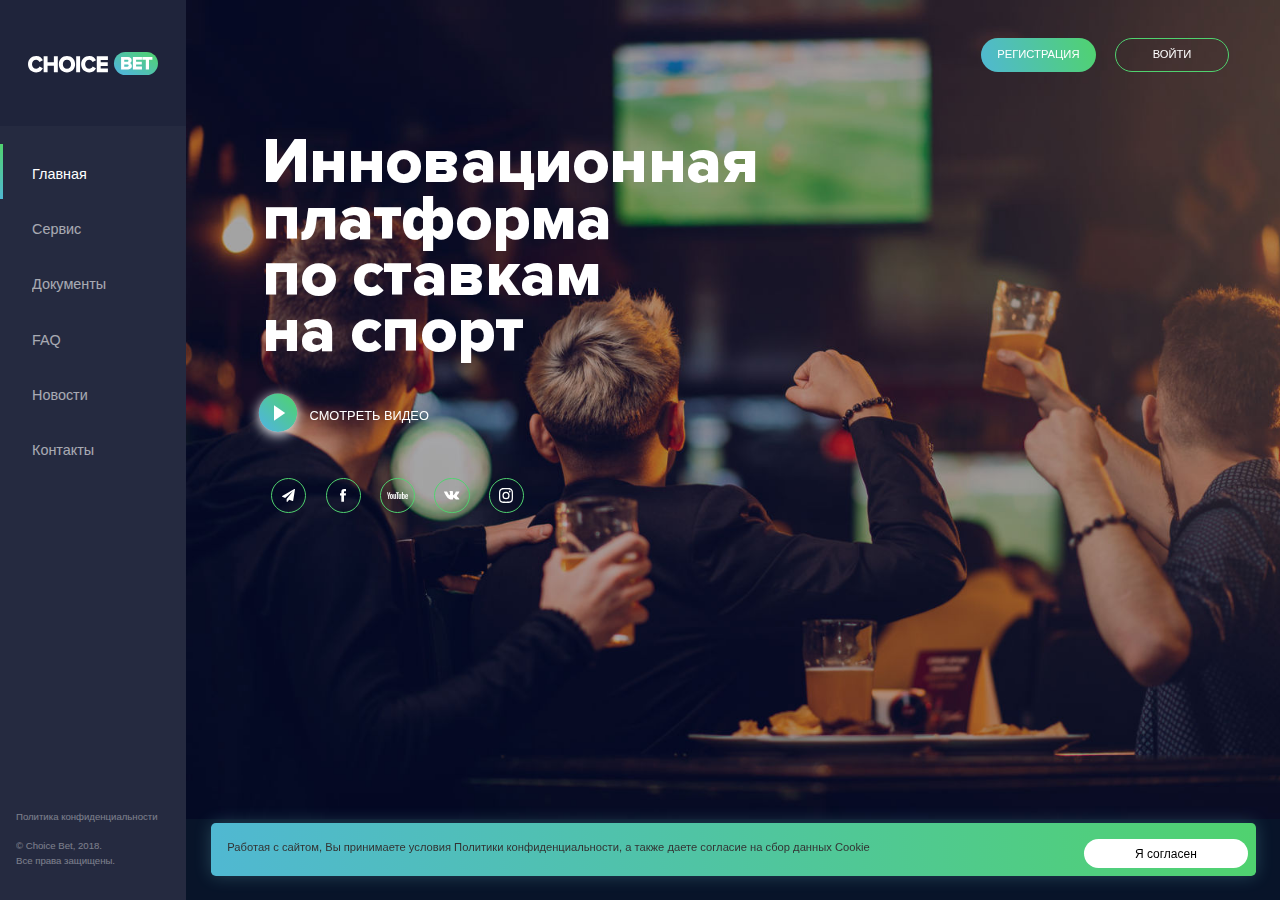
==== commit dea80eae: "Added contact page content and styles + responsive" ====
--- a/index.html
+++ b/index.html
@@ -14,7 +14,7 @@
   <div class="patt_back"></div>
   <aside class="left-column">
     <div class="left-column_top">
-      <a href="/" class="left-column_top_link"></a>
+      <a href="index.html" class="left-column_top_link"></a>
     </div>
     <nav class="left-column_nav">
       <ul class="not-list">
--- a/css/style.css
+++ b/css/style.css
@@ -646,10 +646,27 @@
     flex: 1;
     justify-content: flex-end;
     margin-top: 7px; }
-    @media screen and (max-width: 550px) {
+
+@media screen and (max-width: 330px) {
       .site-header_right {
         margin-top: 0;
-        margin-left: 150px; } }
+        margin-left: 150px !important;
+        z-index:  100; } }
+
+@media (min-width: 370px) and (max-width: 399px) {
+      .site-header_right {
+        margin-top: 0;
+        margin-left: 230px !important; } }
+
+@media (min-width: 400px) and (max-width: 414px) {
+      .site-header_right {
+        margin-top: 0;
+        margin-left: 260px !important; } }
+
+@media screen and (max-width: 550px) {
+      .site-header_right {
+        margin-top: 0;
+        margin-left: 180px; } }
   .site-header_lk-btn {
     display: flex;
     justify-content: center;
@@ -716,7 +733,7 @@
         font-size: 16px;
         margin-top: 4px; } }
 
-    @media screen and (max-width: 400px) {
+    @media screen and (max-width: 415px) {
       
       .site-header_lk-btn, .shadowText {
       display: none; }
@@ -866,7 +883,7 @@
 
 .main_video {
   position: fixed;
-  background: url(../images/video.jpg);
+  background: url(../images/video.jpg) no-repeat;
   top: 0;
   right: 0;
   bottom: 0;
@@ -1655,8 +1672,12 @@
 }
 /*custom css*/
 
+.ac-container {
+  margin-bottom: 40px;
+}
+
 .ac-container label{
-    font-family: Proxima Nova;
+
     padding: 12px 20px;
     position: relative;
     z-index: 20;
@@ -1729,18 +1750,17 @@
     transition: height 0.3s ease-in-out, box-shadow 0.6s linear;
 }
 .ac-container input:checked ~ article {
-     -webkit-transition: height 0.3s ease-in-out, box-shadow 0.6s linear;
+     -webkit-transition: height 5s ease-in-out, box-shadow 0.6s linear;
     -moz-transition: height 0.3s ease-in-out, box-shadow 0.6s linear;
     -o-transition: height 0.3s ease-in-out, box-shadow 0.6s linear;
     -ms-transition: height 0.3s ease-in-out, box-shadow 0.6s linear;
-    transition: height 0.3s ease-in-out, box-shadow 0.6s linear;
+    transition: height 5s ease-in-out, box-shadow 0.6s linear;
     box-shadow: 0px 0px 0px 1px rgba(155,155,155,0.3);
-    height: 192px;
+    height: auto;
     background-color: rgb(216, 216, 216, 0.06);
 }
 
 .ac-container article p{
-  font-family: Proxima Nova;
   font-size: 16px;
   letter-spacing: -0.2px;
   color: #ffffff;
@@ -2028,3 +2048,19 @@
   text-align: justify;
 }
 
+.container-faq {
+  margin-top: 100px;
+}
+
+.container-faq h1 {
+  margin: 10px 0 40px;
+  font-size: 80px;
+  line-height: 0.75;
+  letter-spacing: -1px;
+  color: #ffffff;
+}
+
+.ac-container label:hover {
+  background-color: rgba(81,91,143, 0.4);
+
+}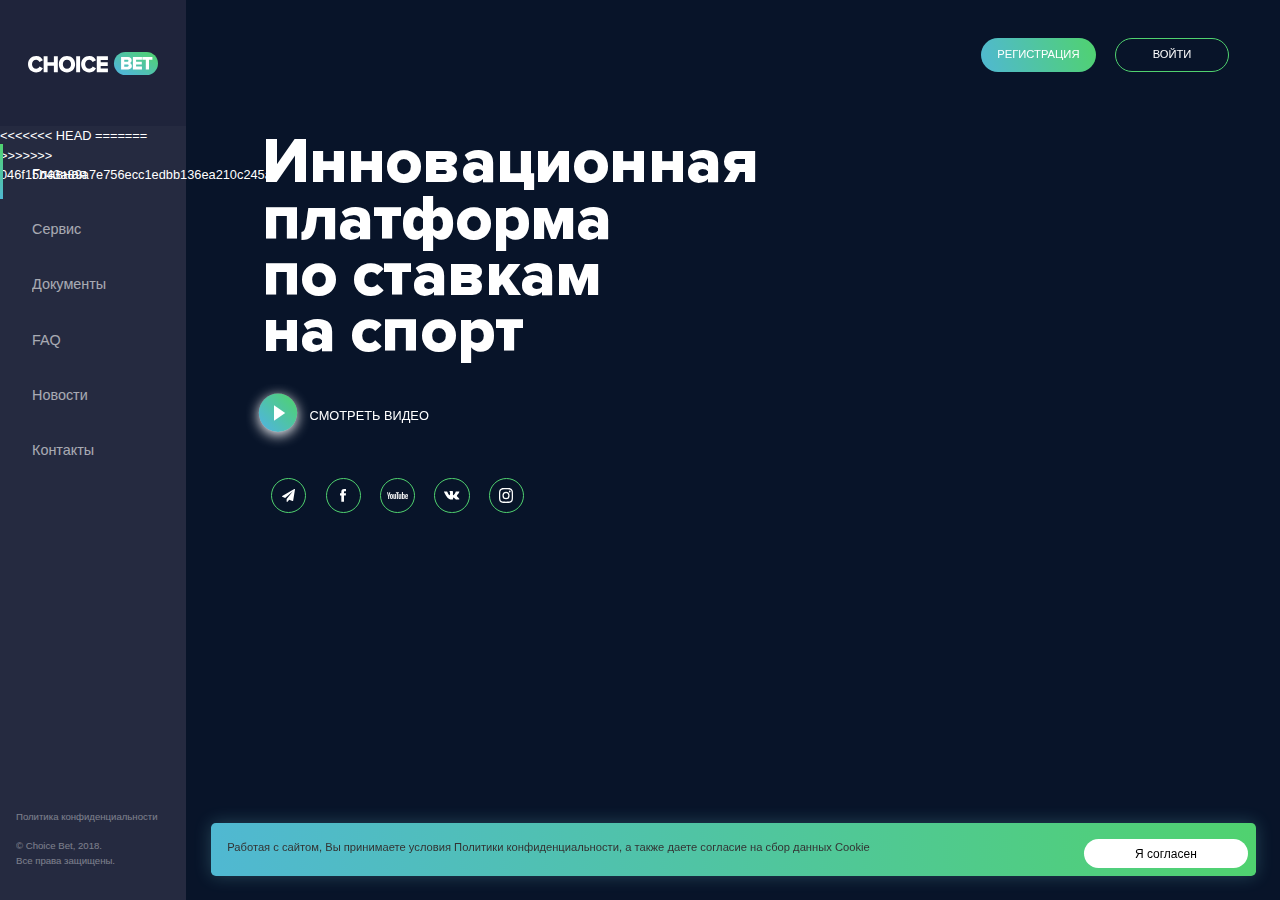
==== commit c41855fb: "Fix gits bugs" ====
--- a/index.html
+++ b/index.html
@@ -15,6 +15,10 @@
   <aside class="left-column">
     <div class="left-column_top">
       <a href="index.html" class="left-column_top_link"></a>
+<<<<<<< HEAD
+=======
+      <!-- <button class="left-column_top-btn">меню</button> -->
+>>>>>>> 046f15b43a89a7e756ecc1edbb136ea210c245a4
     </div>
     <nav class="left-column_nav">
       <ul class="not-list">
@@ -64,7 +68,7 @@
   </header>
 
 
-  <main class="container">
+  <main class="container container-main">
       
       
 <div class="main_video">
@@ -72,7 +76,7 @@
 
 <section class="content">
   <div class="main_content">
-    <h1 class="main_title animated fadeInRight">Инновационная<br>
+    <h1 class="main_title animated fadeInUp">Инновационная<br>
 платформа<br>по ставкам<br>на спорт</h1>
     <div class="play">
     <a href=" "><img src="images/play.svg" alt="">
@@ -110,8 +114,8 @@
         <li class="mobile_nav_item"><a href="service.html">Сервис</a></li>
         <li class="mobile_nav_item"><a href="documents.html">Документы</a></li>
         <li class="mobile_nav_item"><a href="faq.html">FAQ</a></li>
-        <li class="news.html"><a href="/news/">Новости</a></li>
-        <li class="contacts.html"><a href="/contacts/">Контакты</a></li>
+        <li class="mobile_nav_item"><a href="news.html">Новости</a></li>
+        <li class="mobile_nav_item"><a href="contacts.html">Контакты</a></li>
       </ul>
   </nav>
 
--- a/css/style.css
+++ b/css/style.css
@@ -299,6 +299,11 @@
   max-width: 1280px;
   padding: 0 24px;
   margin: 0 auto; }
+
+  @media screen (min-width: 1000px) and (max-width: 1200px) {
+    .content {
+      padding-left: 100px !important; }
+  }
 
 .row {
   font-size: 0; }
@@ -443,6 +448,10 @@
   justify-content: center;
   align-items: center;
 }
+.social div:hover {
+  border-color: white;
+}
+
 .circular-loader1 {
   width: 100px;
   height: 100px;
@@ -718,11 +727,14 @@
         } 
   .social {
     justify-content:  center;
-    margin-top: 280px; 
+    margin-top: 280px;
+
       }
-      .play a {
-        
-      }
+  .contacts > .social {
+    justify-content:  flex-start;
+    margin-top: 0;
+  }
+
            }
 
     @media screen and (max-width: 550px) {
@@ -883,7 +895,10 @@
 
 .main_video {
   position: fixed;
+<<<<<<< HEAD
   background: url(../images/video.jpg) no-repeat;
+=======
+>>>>>>> 046f15b43a89a7e756ecc1edbb136ea210c245a4
   top: 0;
   right: 0;
   bottom: 0;
@@ -1649,6 +1664,7 @@
   width: 90px;
   height: 27px;
   margin-top: 14px;
+  padding-top: 3px;
   border-radius: 21.5px;
   border-style: solid;
   border-width: 2px;
@@ -1709,13 +1725,12 @@
 }
 .ac-container div{
   background-color: #1a1d2e;
-  width: auto;
+
 
 }
 
 @media screen and (max-width: 576px) {
-  .ac-container div {
-      width: auto; }
+
        }
 
 .ac-container label:hover:after,
@@ -1747,14 +1762,14 @@
     -moz-transition: height 0.3s ease-in-out, box-shadow 0.6s linear;
     -o-transition: height 0.3s ease-in-out, box-shadow 0.6s linear;
     -ms-transition: height 0.3s ease-in-out, box-shadow 0.6s linear;
-    transition: height 0.3s ease-in-out, box-shadow 0.6s linear;
+    transition: height 1s ease-in-out, box-shadow 0.6s linear;
 }
 .ac-container input:checked ~ article {
-     -webkit-transition: height 5s ease-in-out, box-shadow 0.6s linear;
+     -webkit-transition: height 0.3s ease-in-out, box-shadow 0.6s linear;
     -moz-transition: height 0.3s ease-in-out, box-shadow 0.6s linear;
     -o-transition: height 0.3s ease-in-out, box-shadow 0.6s linear;
     -ms-transition: height 0.3s ease-in-out, box-shadow 0.6s linear;
-    transition: height 5s ease-in-out, box-shadow 0.6s linear;
+    transition: height 0.3s ease-in-out, box-shadow 0.6s linear;
     box-shadow: 0px 0px 0px 1px rgba(155,155,155,0.3);
     height: auto;
     background-color: rgb(216, 216, 216, 0.06);
@@ -2052,10 +2067,21 @@
   margin-top: 100px;
 }
 
+
+@media (min-width: 1000px) and (max-width: 1266px) {
+  .container-faq section {
+    margin-left: 160px !important;
+  }
+  .container-main {
+    margin-left: 300px !important;
+  }
+
+}
+
 .container-faq h1 {
   margin: 10px 0 40px;
-  font-size: 80px;
-  line-height: 0.75;
+  font-size: 76px;
+  line-height: 1;
   letter-spacing: -1px;
   color: #ffffff;
 }
@@ -2063,4 +2089,22 @@
 .ac-container label:hover {
   background-color: rgba(81,91,143, 0.4);
 
+}
+
+.contacts {
+  color: white;
+  margin: 30px 0;
+  padding-left: 10px;
+  font-weight: bold;
+}
+.contacts p{
+  font-size: 16px;
+  padding-left: 10px;
+  line-height: 3;
+  letter-spacing: -0.2px;
+  color: #b6bcca;
+}
+
+.contacts h3 {
+  padding-left: 10px;
 }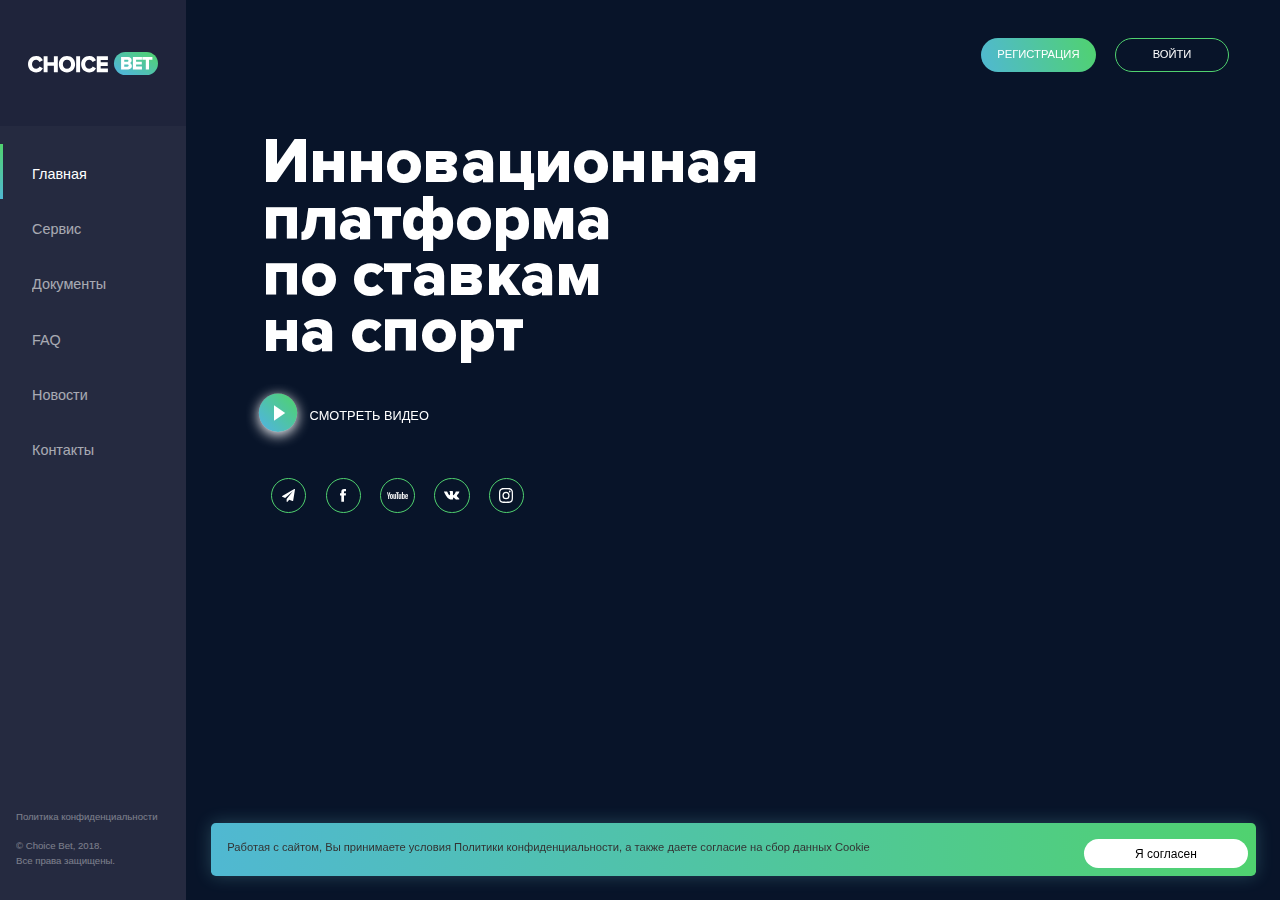
==== commit eff6ec3e: "Fix bugs" ====
--- a/index.html
+++ b/index.html
@@ -15,11 +15,8 @@
   <aside class="left-column">
     <div class="left-column_top">
       <a href="index.html" class="left-column_top_link"></a>
-<<<<<<< HEAD
-=======
-      <!-- <button class="left-column_top-btn">меню</button> -->
->>>>>>> 046f15b43a89a7e756ecc1edbb136ea210c245a4
     </div>
+    
     <nav class="left-column_nav">
       <ul class="not-list">
         <li class="left-column_nav_item left-column_nav_item_active"><a href="index.html">Главная</a></li>
